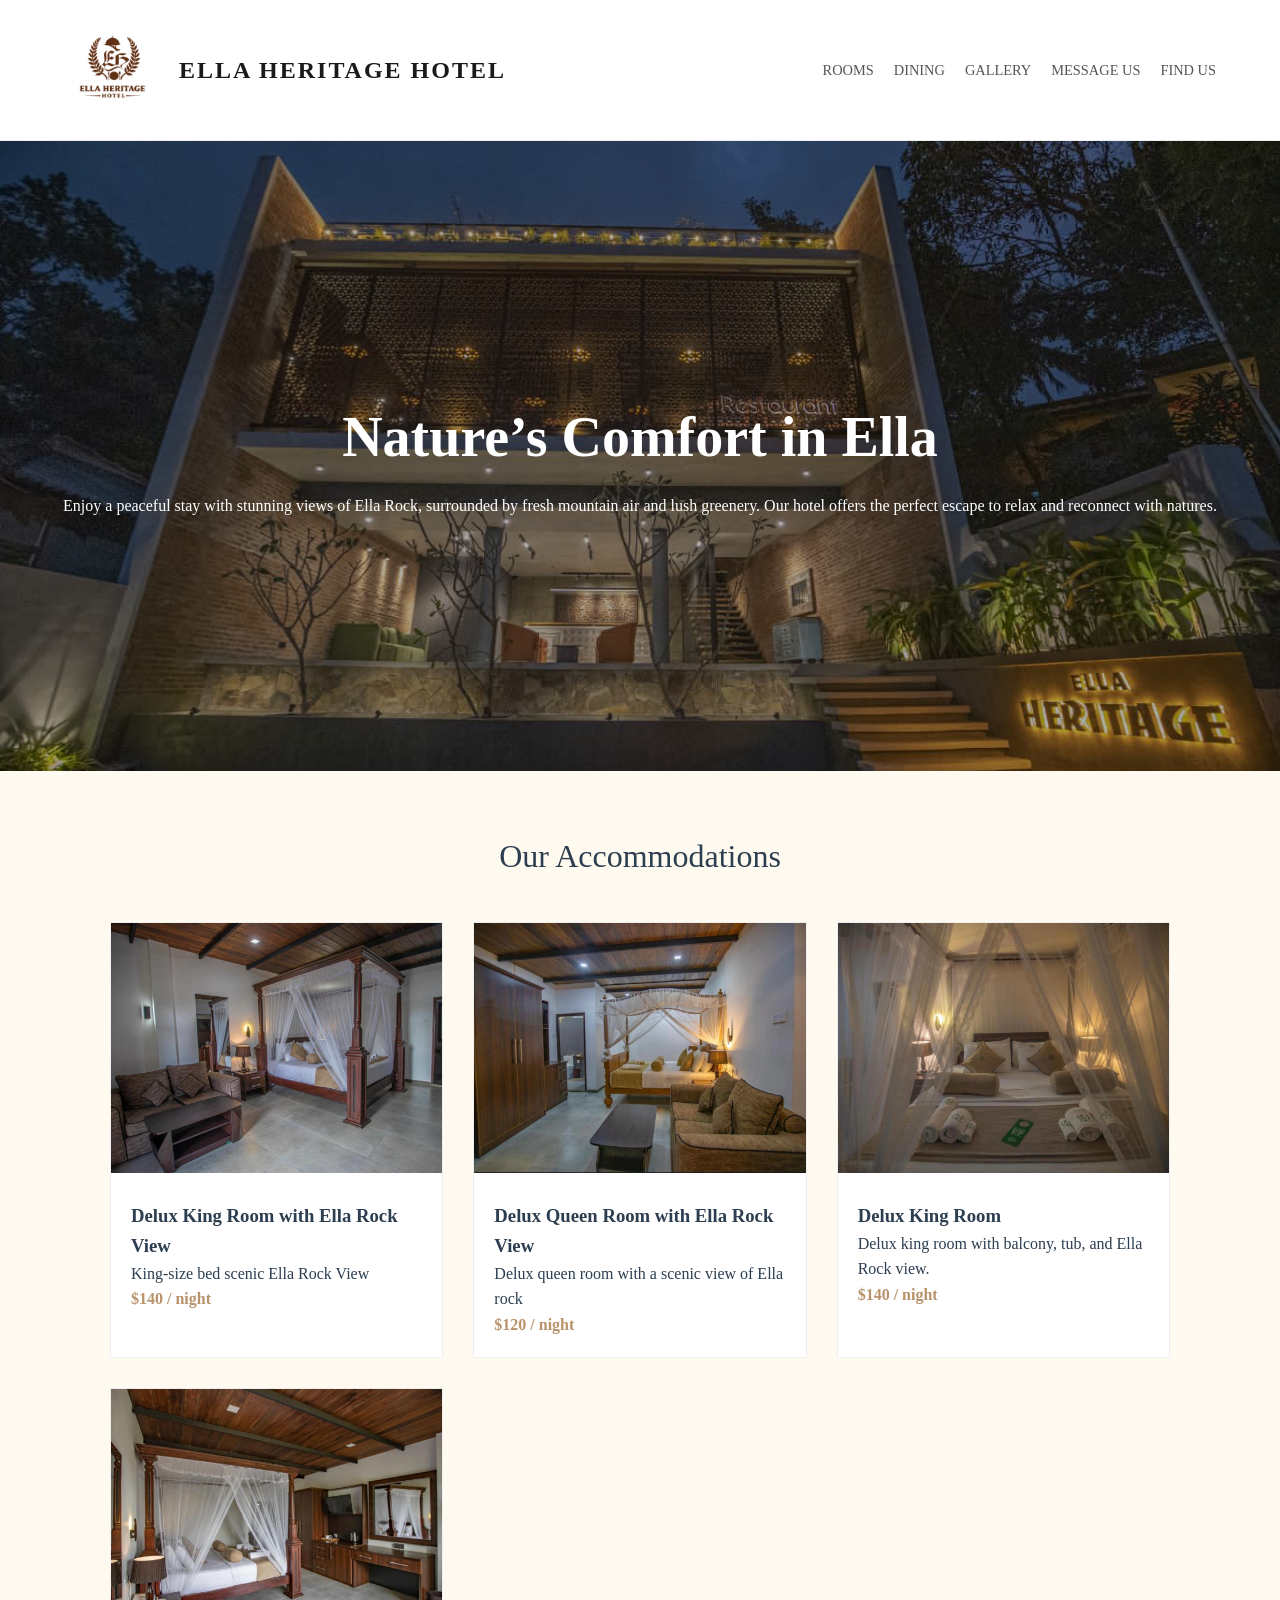
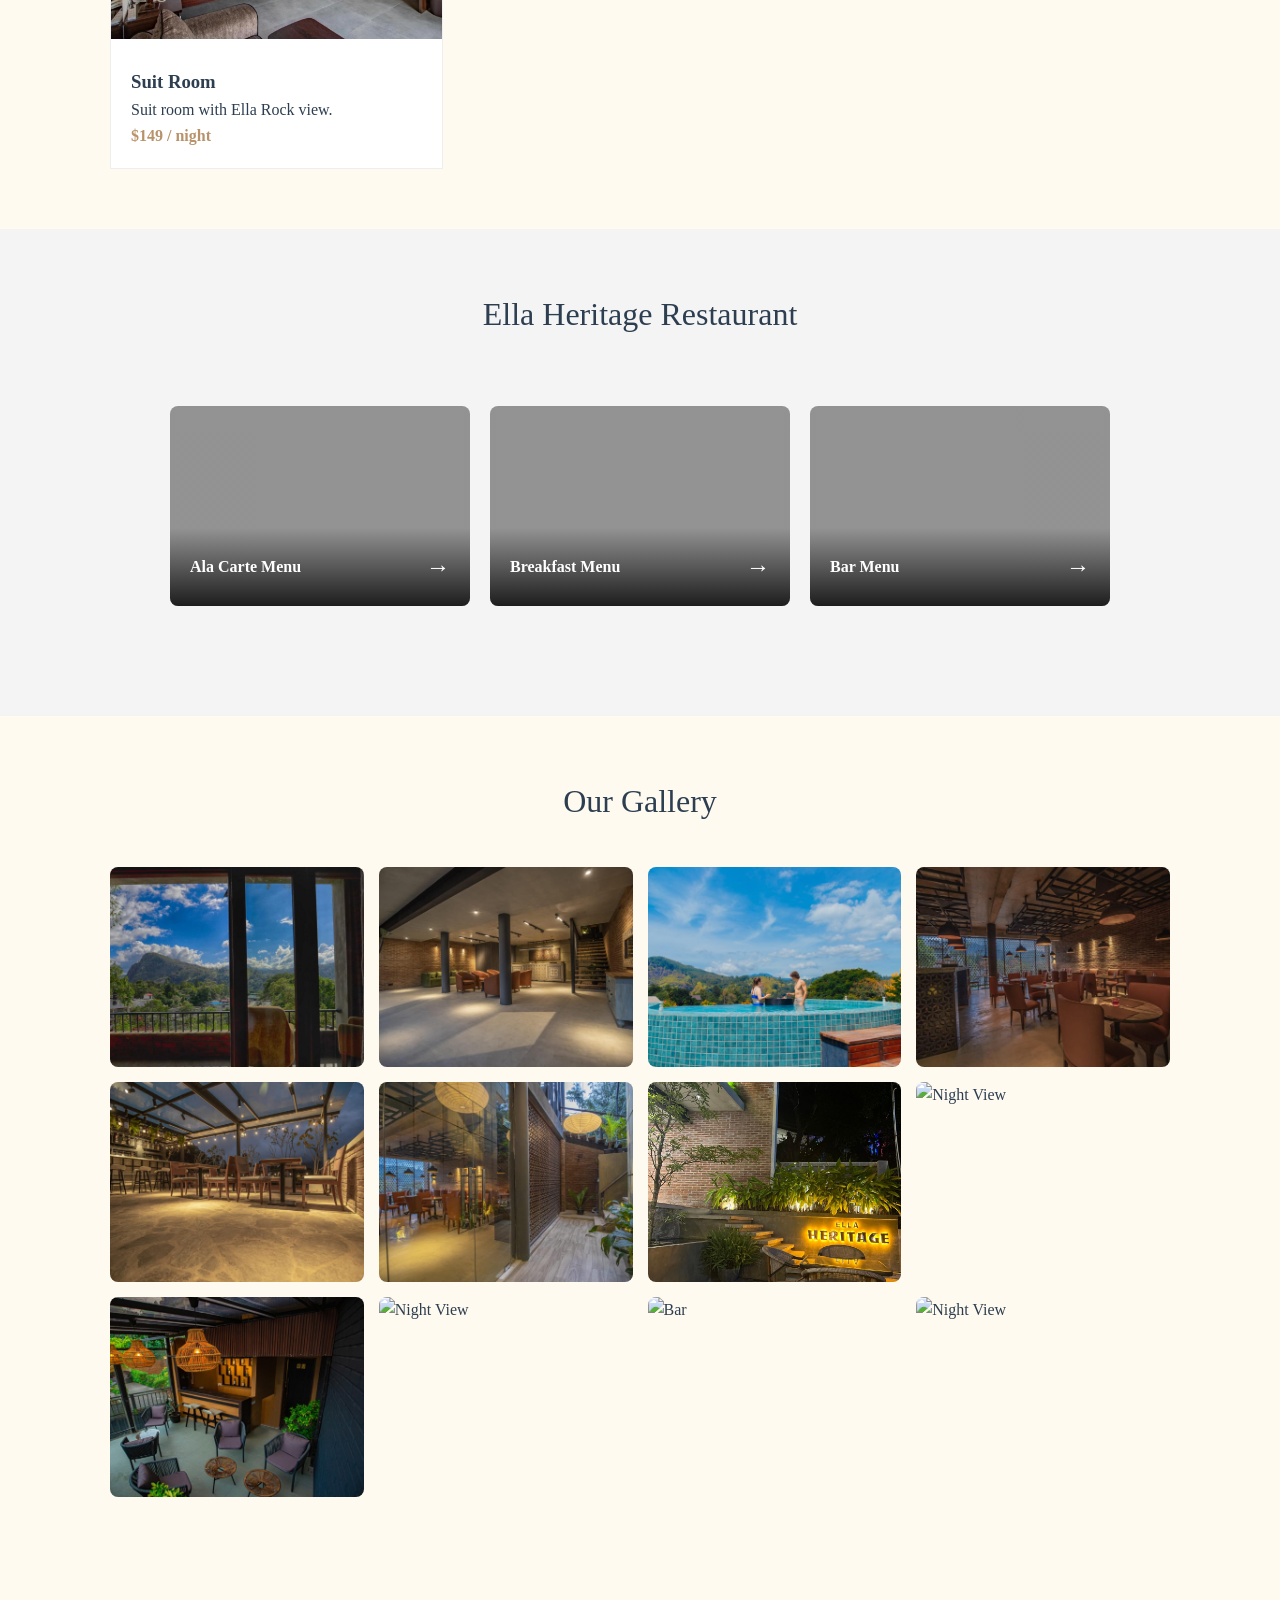
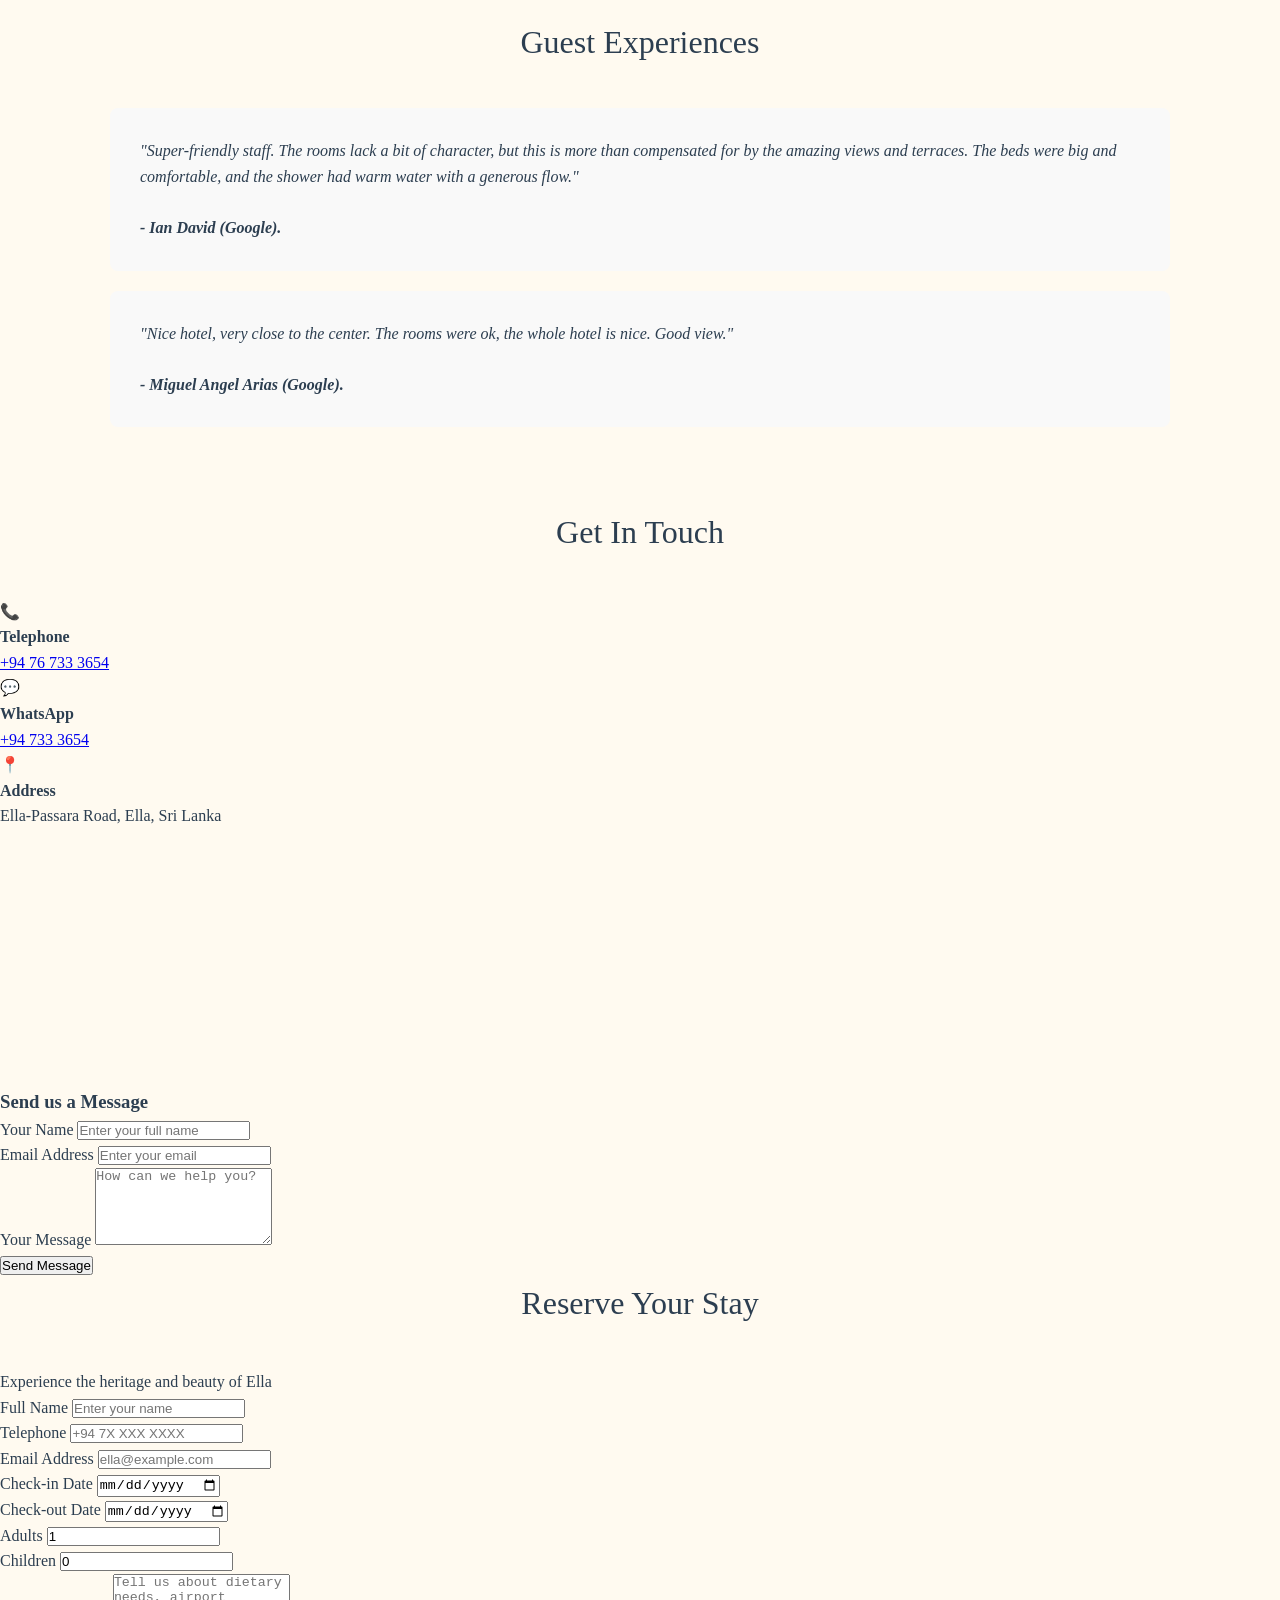
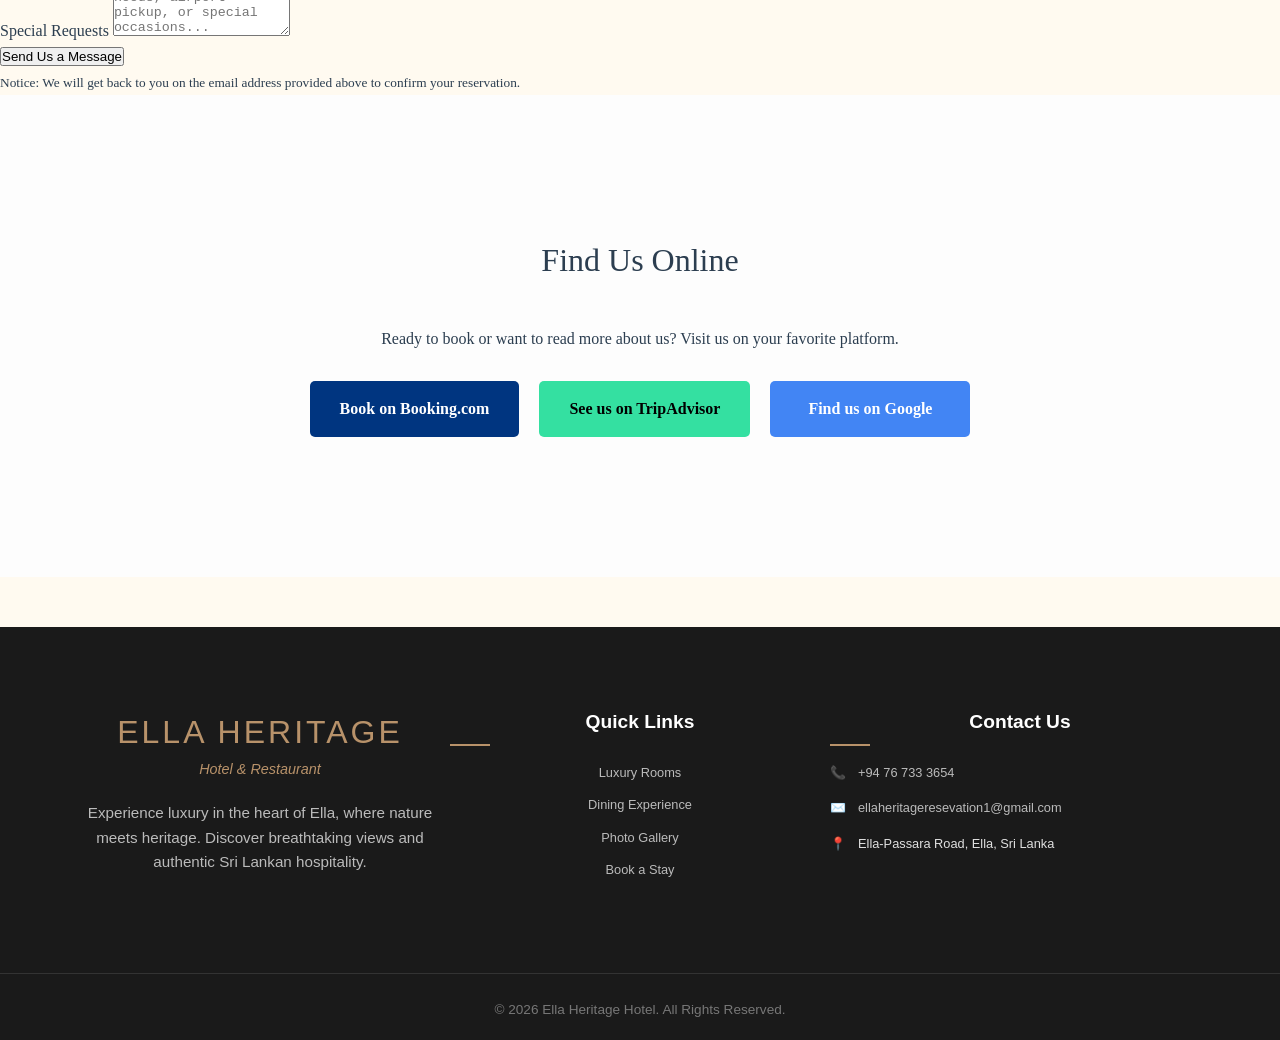
==== index.html @ af3a9dfe "Update index.html" ====
<!DOCTYPE html>
<html lang="en">
<head>
    <meta charset="UTF-8">
    <meta name="viewport" content="width=device-width, initial-scale=1.0">
    <title>Ella Heritage Hotel</title>
    <link rel="stylesheet" href="style.css">
</head>
<body>

    <nav>
        <div class="logo">
        <img src="logo.jpeg" alt="Ella Heritage Logo" class="header-logo">
        <span>ELLA HERITAGE HOTEL</span></div>
        <ul>
            <li><a href="#rooms">Rooms</a></li>
            <li><a href="#dining">Dining</a></li>
            <li><a href="#gallery">Gallery</a></li>
            <li><a href="#message">Message Us</a></li>
            <li><a href="#reserve">Find Us</a></li>
            
            
        </ul>
    </nav>

    <div class="hero">
        <div class="hero-text">
            <h1>Nature’s Comfort in Ella</h1>
            <p>Enjoy a peaceful stay with stunning views of Ella Rock, surrounded by fresh mountain air and lush greenery. Our hotel offers the perfect escape to relax and reconnect with natures.</p>
        </div>
    </div>

    
        
  <div class="container" id="rooms">
    <h2>Our Accommodations</h2>
    <div class="room-grid">
        
        <div class="room-card">
            <img src="dk1.jpeg" alt="Executive Suite">
            <div class="room-info">
                <h3>Delux King Room with Ella Rock View</h3>
                <p>King-size bed scenic Ella Rock View</p>
                <p class="price">$140 / night</p>
            </div>
        </div>

        <div class="room-card">
            <img src="dk5.jpeg" alt="Garden Villa">
            <div class="room-info">
                <h3>Delux Queen Room with Ella Rock View</h3>
                <p>Delux queen room with a scenic view of Ella rock</p>
                <p class="price">$120 / night</p>
            </div>
        </div>

        <div class="room-card">
            <img src="dk2.jpeg" alt="Garden Villa">
            <div class="room-info">
                <h3>Delux King Room</h3>
                <p>Delux king room with balcony, tub, and Ella Rock view.</p>
                <p class="price">$140 / night</p>
            </div>
        </div>

        <div class="room-card">
            <img src="dk4.jpeg" alt="Garden Villa">
            <div class="room-info">
                <h3>Suit Room</h3>
                <p>Suit room with Ella Rock view.</p>
                <p class="price">$149 / night</p>
            </div>
        </div>

    </div> </div> 



    <div id="dining" style="background-color: #f4f4f4;">
        <div class="container">
            <h2>Ella Heritage Restaurant</h2>
            <div class="dining">
                <div class="dining-img">
                  
                </div><br>
                <div class="dining-text">
                    
         <div class="menu-image-nav">
    <a href="alacarte.html" class="menu-card" style="background-image: linear-gradient(rgba(0,0,0,0.4), rgba(0,0,0,0.4)), url('https://images.unsplash.com/photo-1504674900247-0877df9cc836?auto=format&fit=crop&w=500&q=80');">
        <div class="card-info">
            <span>Ala Carte Menu</span>
            <span class="arrow">→</span>
        </div>
    </a>

    <a href="breakfast.html" class="menu-card" style="background-image: linear-gradient(rgba(0,0,0,0.4), rgba(0,0,0,0.4)), url('https://images.unsplash.com/photo-1493770348161-369560ae357d?auto=format&fit=crop&w=500&q=80');">
        <div class="card-info">
            <span>Breakfast Menu</span>
            <span class="arrow">→</span>
        </div>
    </a>

    <a href="bar.html" class="menu-card" style="background-image: linear-gradient(rgba(0,0,0,0.4), rgba(0,0,0,0.4)), url('https://images.unsplash.com/photo-1470337458703-46ad1756a187?auto=format&fit=crop&w=500&q=80');">
        <div class="card-info">
            <span>Bar Menu</span>
            <span class="arrow">→</span>
        </div>
    </a>
</div>
                </div>
            </div>
        </div>
    </div>
<section id="gallery" class="container">
    <h2>Our Gallery</h2>
    <div class="gallery-grid">
        <div class="gallery-item"><img src="view.jpeg" alt="Hotel View"></div>
        <div class="gallery-item"><img src="lobby.jpeg" alt="Lobby"></div>
        <div class="gallery-item"><img src="pool.jpeg" alt="Jacuzzi"></div>
        <div class="gallery-item"><img src="restaurant.jpeg" alt="Restaurant"></div>
        <div class="gallery-item"><img src="bar.jpeg" alt="Bar"></div>
        <div class="gallery-item"><img src="1.jpeg" alt="Night View"></div>
        <div class="gallery-item"><img src="2.jpeg" alt="Bar"></div>
        <div class="gallery-item"><img src="ph1.jpeg" alt="Night View"></div>
         <div class="gallery-item"><img src="7.jpeg" alt="Bar"></div>
        <div class="gallery-item"><img src="ph7.jpeg" alt="Night View"></div>
        <div class="gallery-item"><img src="ph5.jpeg" alt="Bar"></div>
        <div class="gallery-item"><img src="ph6.jpeg" alt="Night View"></div>
    </div>
</section>
    <div class="container">
        <h2>Guest Experiences</h2>
        <div class="review-box">
            "Super-friendly staff. The rooms lack a bit of character, but this is more than compensated for by the amazing views and terraces. The beds were big and comfortable, and the shower had warm water with a generous flow."
            <br><br><strong>- Ian David (Google).</strong>
        </div>
        <div class="review-box">
            "Nice hotel, very close to the center. The rooms were ok, the whole hotel is nice. Good view."
            <br><br><strong>- Miguel Angel Arias (Google).</strong>
        </div>
    </div>

    <section id="contact" class="contact-section">
    <div class="contact-container">
        <div class="contact-info">
            <h2>Get In Touch</h2>
            <div class="info-item">
                <span class="icon">📞</span>
                <div>
                    <h4>Telephone</h4>
                    <p><a href="tel:+94767333654">+94 76 733 3654</a></p>
                </div>
            </div>
            
            <div class="info-item">
                <span class="icon">💬</span>
                <div>
                    <h4>WhatsApp</h4>
                    <p><a href="https://wa.me/94767333654" target="_blank">+94 733 3654</a></p>
                </div>
            </div>

            <div class="info-item">
                <span class="icon">📍</span>
                <div>
                    <h4>Address</h4>
                    <p>Ella-Passara Road, Ella, Sri Lanka</p>
                </div>
            </div>

            <div class="map-container">
                <iframe 
                    src="https://www.google.com/maps/embed?pb=!1m18!1m12!1m3!1d3960.3647463665!2d81.0505!3d6.8714!2m3!1f0!2f0!3f0!3m2!1i1024!2i768!4f13.1!3m3!1m2!1s0x0%3A0x0!2zNsKwNTInMTcuMCJOIDgxwrAwMycwMS44IkU!5e0!3m2!1sen!2slk!4v1705900000000!5m2!1sen!2slk" 
                    width="100%" height="250" style="border:0;" allowfullscreen="" loading="lazy">
                </iframe>
            </div>
        </div>

        <div class="contact-form-box" id="message">
            <h3>Send us a Message</h3>
            <form action="https://formspree.io/f/xbdgpgoq" method="POST">
                <div class="form-group">
                    <label>Your Name</label>
                    <input type="text" name="guest_name" placeholder="Enter your full name" required>
                </div>
                
                <div class="form-group">
                    <label>Email Address</label>
                    <input type="email" name="_replyto" placeholder="Enter your email" required>
                </div>

                <div class="form-group">
                    <label>Your Message</label>
                    <textarea name="message" rows="5" placeholder="How can we help you?" required></textarea>
                </div>

                <button type="submit" class="send-btn">Send Message</button>
            </form>
        </div>
    </div>
</section>

<section id="reserve" class="booking-section">
    <div class="booking-container">
        <div class="booking-header">
            <h2>Reserve Your Stay</h2>
            <p>Experience the heritage and beauty of Ella</p>
        </div>

        <div class="booking-form-wrapper">
            <form action="https://formspree.io/f/xbdgpgoq" method="POST">
                <input type="hidden" name="_next" value="thank-you.html">
                
                <div class="form-row">
                    <div class="form-group">
                        <label>Full Name</label>
                        <input type="text" name="guest_name" placeholder="Enter your name" required>
                    </div>
                    <div class="form-group">
                        <label>Telephone</label>
                        <input type="tel" name="phone" placeholder="+94 7X XXX XXXX" required>
                    </div>
                </div>

                <div class="form-group">
                    <label>Email Address</label>
                    <input type="email" name="_replyto" placeholder="ella@example.com" required>
                </div>

                <div class="form-row">
                    <div class="form-group">
                        <label>Check-in Date</label>
                        <input type="date" name="check_in" required>
                    </div>
                    <div class="form-group">
                        <label>Check-out Date</label>
                        <input type="date" name="check_out" required>
                    </div>
                </div>

                <div class="form-row">
                    <div class="form-group">
                        <label>Adults</label>
                        <input type="number" name="adults" min="1" value="1" required>
                    </div>
                    <div class="form-group">
                        <label>Children</label>
                        <input type="number" name="children" min="0" value="0">
                    </div>
                </div>

                <div class="form-group">
                    <label>Special Requests</label>
                    <textarea name="special_notes" rows="4" placeholder="Tell us about dietary needs, airport pickup, or special occasions..."></textarea>
                </div>

                <button type="submit" class="booking-btn">Send Us a Message</button>
                
                <p class="form-notice">
                    <small>Notice: We will get back to you on the email address provided above to confirm your reservation.</small>
                </p>
            </form>
        </div>
    </div>
</section>

    
    <section class="booking-links" id="reserve">
        <div class="container">
            <h2>Find Us Online</h2>
            <p>Ready to book or want to read more about us? Visit us on your favorite platform.</p>
            
            <div class="button-container">
                <a href="https://www.booking.com/searchresults.en-gb.html?aid=311984&label=ella-heritage-ArAZE_kcP0_WlBEOyqg3xAS393162424931%3Apl%3Ata%3Ap1%3Ap2%3Aac%3Aap%3Aneg%3Afi%3Atikwd-846448956180%3Alp9069790%3Ali%3Adec%3Adm%3Appccp%3DUmFuZG9tSVYkc2RlIyh9YbSsBl3MCvHsD8UKUHIRFxY&gclid=CjwKCAiAj8LLBhAkEiwAJjbY71N3JMHD12bqEdDhzUcSdnPgGr76KgS98NeHVg637wrN_dZ1zptRpxoCBgMQAvD_BwE&highlighted_hotels=2428299&redirected=1&city=-2216722&hlrd=no_dates&source=hotel&expand_sb=1&keep_landing=1&sid=bba528ce3101c1080103c6ceed85960e" target="_blank" class="external-btn btn-booking">
                    Book on Booking.com
                </a>

                <a href="https://www.tripadvisor.com/HotelHighlight-g616035-d12515012-Reviews-Ella_Heritage-Ella_Uva_Province.html" target="_blank" class="external-btn btn-tripadvisor">
                    See us on TripAdvisor
                </a>

                <a href="https://www.google.com/search?q=ella+heritage+hotel&oq=ella+heritage&gs_lcrp=[base64]&sourceid=chrome&ie=UTF-8" target="_blank" class="external-btn btn-google">
                    Find us on Google
                </a>
            </div>
        </div>
    </section>

    <footer class="main-footer">
    <div class="footer-content">
        <div class="footer-section about">
            <h2 class="footer-logo">ELLA HERITAGE</h2>
            <p class="tagline">Hotel & Restaurant</p>
            <p class="description">Experience luxury in the heart of Ella, where nature meets heritage. Discover breathtaking views and authentic Sri Lankan hospitality.</p>
        </div>

        <div class="footer-section links">
            <h3>Quick Links</h3>
            <ul>
                <li><a href="#rooms">Luxury Rooms</a></li>
                <li><a href="#dining">Dining Experience</a></li>
                <li><a href="#gallery">Photo Gallery</a></li>
                <li><a href="#reserve">Book a Stay</a></li>
            </ul>
        </div>

        <div class="footer-section contact">
            <h3>Contact Us</h3>
            <div class="contact-item">
                <span class="icon">📞</span>
                <a href="tel:+94767333654">+94 76 733 3654</a>
            </div>
            <div class="contact-item">
                <span class="icon">✉️</span>
                <a href="mailto:ellaheritageresevation1@gmail.com">ellaheritageresevation1@gmail.com</a>
            </div>
            <div class="contact-item">
                <span class="icon">📍</span>
                <span>Ella-Passara Road, Ella, Sri Lanka</span>
            </div>
        </div>
    </div>

    <div class="footer-bottom">
        <p>&copy; 2026 Ella Heritage Hotel. All Rights Reserved.</p>
    </div>
</footer>
</body>
</html>
---- style.css ----
/* style.css */
* { 
    box-sizing: border-box; 
    margin: 0; 
    padding: 0; 
}

body { 
    font-family: 'Georgia', serif; 
    line-height: 1.6; 
    color: #2c3e50; 
    background-color: #FFFAF0; 
}

.logo {
    display: flex;
    align-items: center; /* This centers the logo and text vertically */
    gap: 15px;           /* Space between the logo and the name */
    font-weight: bold;
    font-size: 1.5rem;
    color: #b8926a;      /* Matching your gold theme */
}

.header-logo {
    height: 100px;        /* Adjust this to make your logo bigger or smaller */
    width: auto;         /* Keeps the logo's original proportions */
    object-fit: contain;
}

/* Optional: Make the logo slightly smaller on mobile */
@media (max-width: 600px) {
    .header-logo {
        height: 30px;
    }
}

/* Navigation */
nav {
    background: #fff;
    display: flex;
    justify-content: space-between;
    align-items: center;
    padding: 20px 5%;
    border-bottom: 1px solid #eee;
    position: sticky;
    top: 0;
    z-index: 1000;
}

.logo { 
    font-size: 1.5rem; 
    font-weight: bold; 
    letter-spacing: 2px; 
    color: #1a1a1a; 
}

nav ul { list-style: none; display: flex; }
nav ul li { margin-left: 20px; }
nav ul li a { 
    text-decoration: none; 
    color: #555; 
    font-size: 0.9rem; 
    text-transform: uppercase; 
}

/* Hero Image */
.hero {
    height: 70vh;
    background: linear-gradient(rgba(0,0,0,0.3), rgba(0,0,0,0.3)), 
                url('photo1.jpeg');
    background-size: cover;
    background-position: center;
    display: flex;
    align-items: center;
    justify-content: center;
    color: white;
    text-align: center;
}

.hero-text h1 { font-size: 3.5rem; margin-bottom: 10px; }

/* Main Content Container */
.container { max-width: 1100px; margin: auto; padding: 60px 20px; }

h2 { text-align: center; margin-bottom: 40px; font-size: 2rem; font-weight: 300; }

/* Room Details Grid */
.room-grid {
    display: grid;
    /* This creates 4 equal columns */
    grid-template-columns: repeat(4, 1fr); 
    gap: 10px;
    width: 100%;
}

.room-card {
    background: #fff;
    border: 1px solid #eee;
    text-align: left;
}

.room-card img {
    .room-card img {
    width: 100%;      /* Keeps the image filling the card width */
    height: 50px;     /* Change this number (e.g., 120px) to make it even smaller */
    object-fit: cover; /* This prevents the image from looking stretched */
}
}

/* Important: Make sure the container is wide enough to hold 4 rooms */
.container {
    max-width: 1000px;
    margin: 0 auto;
    padding: 20px;
}

/* Restaurant Section */

.menu-image-nav {
    display: flex;
    gap: 20px;
    justify-content: center;
    flex-wrap: wrap;
    margin-bottom: 50px;
}

.menu-card {
    position: relative;
    width: 300px;
    height: 200px;
    background-size: cover;
    background-position: center;
    border-radius: 8px;
    text-decoration: none;
    display: flex;
    align-items: flex-end; /* Puts text at the bottom */
    transition: transform 0.3s ease, box-shadow 0.3s ease;
    overflow: hidden;
}

.menu-card:hover {
    transform: translateY(-5px);
    box-shadow: 0 10px 20px rgba(0,0,0,0.2);
}

.card-info {
    width: 100%;
    padding: 20px;
    color: white;
    font-weight: bold;
    display: flex;
    justify-content: space-between;
    align-items: center;
    background: linear-gradient(transparent, rgba(0,0,0,0.8)); /* Darkens bottom for text readability */
}

.arrow {
    font-size: 1.5rem;
    transition: transform 0.3s ease;
}

.menu-card:hover .arrow {
    transform: translateX(10px); /* Arrow moves right on hover */
}


/* Gallery Styles */
.gallery-grid {
    display: grid;
    grid-template-columns: repeat(auto-fit, minmax(250px, 1fr)); /* Responsive columns */
    gap: 15px;
    margin-top: 20px;
}

.gallery-item {
    overflow: hidden;
    border-radius: 8px;
    height: 200px; /* Set a fixed height for a uniform look */
}

.gallery-item img {
    width: 100%;
    height: 100%;
    object-fit: cover; /* Ensures images don't stretch */
    transition: transform 0.5s ease;
    cursor: pointer;
}

/* Zoom effect when you hover over a photo */
.gallery-item img:hover {
    transform: scale(1.1);
}
/* Reviews Section */
.review-box { 
    background: #f9f9f9; 
    padding: 30px; 
    margin-bottom: 20px; 
    font-style: italic; 
    border-radius: 8px; 
}

/* Booking Form */
.booking-form { background: #1a1a1a; color: white; padding: 40px; border-radius: 8px; }
.booking-form h2 { color: white; border: none; }
.booking-form input, .booking-form select { 
    width: 100%; 
    padding: 12px; 
    margin: 10px 0; 
    border: none; 
    border-radius: 4px; 
}

.btn { 
    background: #b8926a; 
    color: white; 
    border: none; 
    padding: 15px 30px; 
    cursor: pointer; 
    width: 100%; 
    font-size: 1rem; 
    margin-top: 10px;
    transition: background 0.3s;
}

.btn:hover { background: #a67f56; }

footer { text-align: center; padding: 40px; background: #eee; margin-top: 50px; font-size: 0.8rem; }





/* Booking Section */
.booking-links {
    background: #fdfdfd;
    padding: 80px 20px;
    text-align: center;
}

.button-container {
    display: flex;
    justify-content: center;
    gap: 20px;
    flex-wrap: wrap;
    margin-top: 30px;
}

.external-btn {
    padding: 15px 30px;
    text-decoration: none;
    color: white;
    font-weight: bold;
    border-radius: 5px;
    font-size: 1rem;
    transition: transform 0.2s, opacity 0.2s;
    min-width: 200px;
    display: inline-block;
}

.external-btn:hover { transform: translateY(-3px); opacity: 0.9; }

/* Brand Colors */
.btn-booking { background-color: #003580; } /* Booking.com Blue */
.btn-tripadvisor { background-color: #34e0a1; color: #000; } /* TripAdvisor Green */
.btn-google { background-color: #4285F4; } /* Google Blue */

/* Section Headers */
h2 { text-align: center; margin-bottom: 40px; font-size: 2rem; font-weight: 300; }

/* Grid and Cards (From previous steps) */
.container { max-width: 1100px; margin: auto; padding: 60px 20px; }
.room-grid { display: grid; grid-template-columns: repeat(auto-fit, minmax(300px, 1fr)); gap: 30px; }
.room-card { border: 1px solid #eee; overflow: hidden; background: #fff; }
.room-card img { width: 100%; height: 250px; object-fit: cover; }
.room-info { padding: 20px; }
.price { color: #b8926a; font-weight: bold; }


.main-footer {
    background-color: #1a1a1a;
    color: #e0e0e0;
    padding: 80px 0 20px 0;
    font-family: 'Segoe UI', Tahoma, Geneva, Verdana, sans-serif;
}

.footer-content {
    max-width: 1200px;
    margin: 0 auto;
    display: flex;
    flex-wrap: wrap;
    justify-content: space-between;
    padding: 0 30px;
}

.footer-section {
    flex: 1;
    min-width: 250px;
    margin-bottom: 30px;
}

/* Brand Section Styling */
.footer-logo {
    color: #b8926a; /* Gold color */
    letter-spacing: 3px;
    margin: 0;
}

.tagline {
    font-style: italic;
    color: #b8926a;
    margin-bottom: 20px;
    font-size: 0.9rem;
}

.description {
    font-size: 0.95rem;
    line-height: 1.6;
    color: #bbb;
}

/* Links & Headings */
.footer-section h3 {
    color: #ffffff;
    font-size: 1.2rem;
    margin-bottom: 25px;
    position: relative;
}

.footer-section h3::after {
    content: '';
    width: 40px;
    height: 2px;
    background: #b8926a;
    position: absolute;
    bottom: -8px;
    left: 0;
}

.footer-section ul {
    list-style: none;
    padding: 0;
}

.footer-section ul li {
    margin-bottom: 12px;
}

.footer-section ul li a {
    color: #bbb;
    text-decoration: none;
    transition: color 0.3s;
}

.footer-section ul li a:hover {
    color: #b8926a;
}

/* Contact Items */
.contact-item {
    display: flex;
    align-items: center;
    margin-bottom: 15px;
    gap: 12px;
}

.contact-item a {
    color: #bbb;
    text-decoration: none;
}

.contact-item .icon {
    color: #b8926a;
}

/* Copyright Bar */
.footer-bottom {
    text-align: center;
    border-top: 1px solid #333;
    margin-top: 50px;
    padding-top: 25px;
    font-size: 0.85rem;
    color: #777;
}

/* Responsive Fix */
@media (max-width: 768px) {
    .footer-content {
        flex-direction: column;
        text-align: center;
    }
    .footer-section h3::after {
        left: 50%;
        transform: translateX(-50%);
    }
    .contact-item {
        justify-content: center;
    }
}
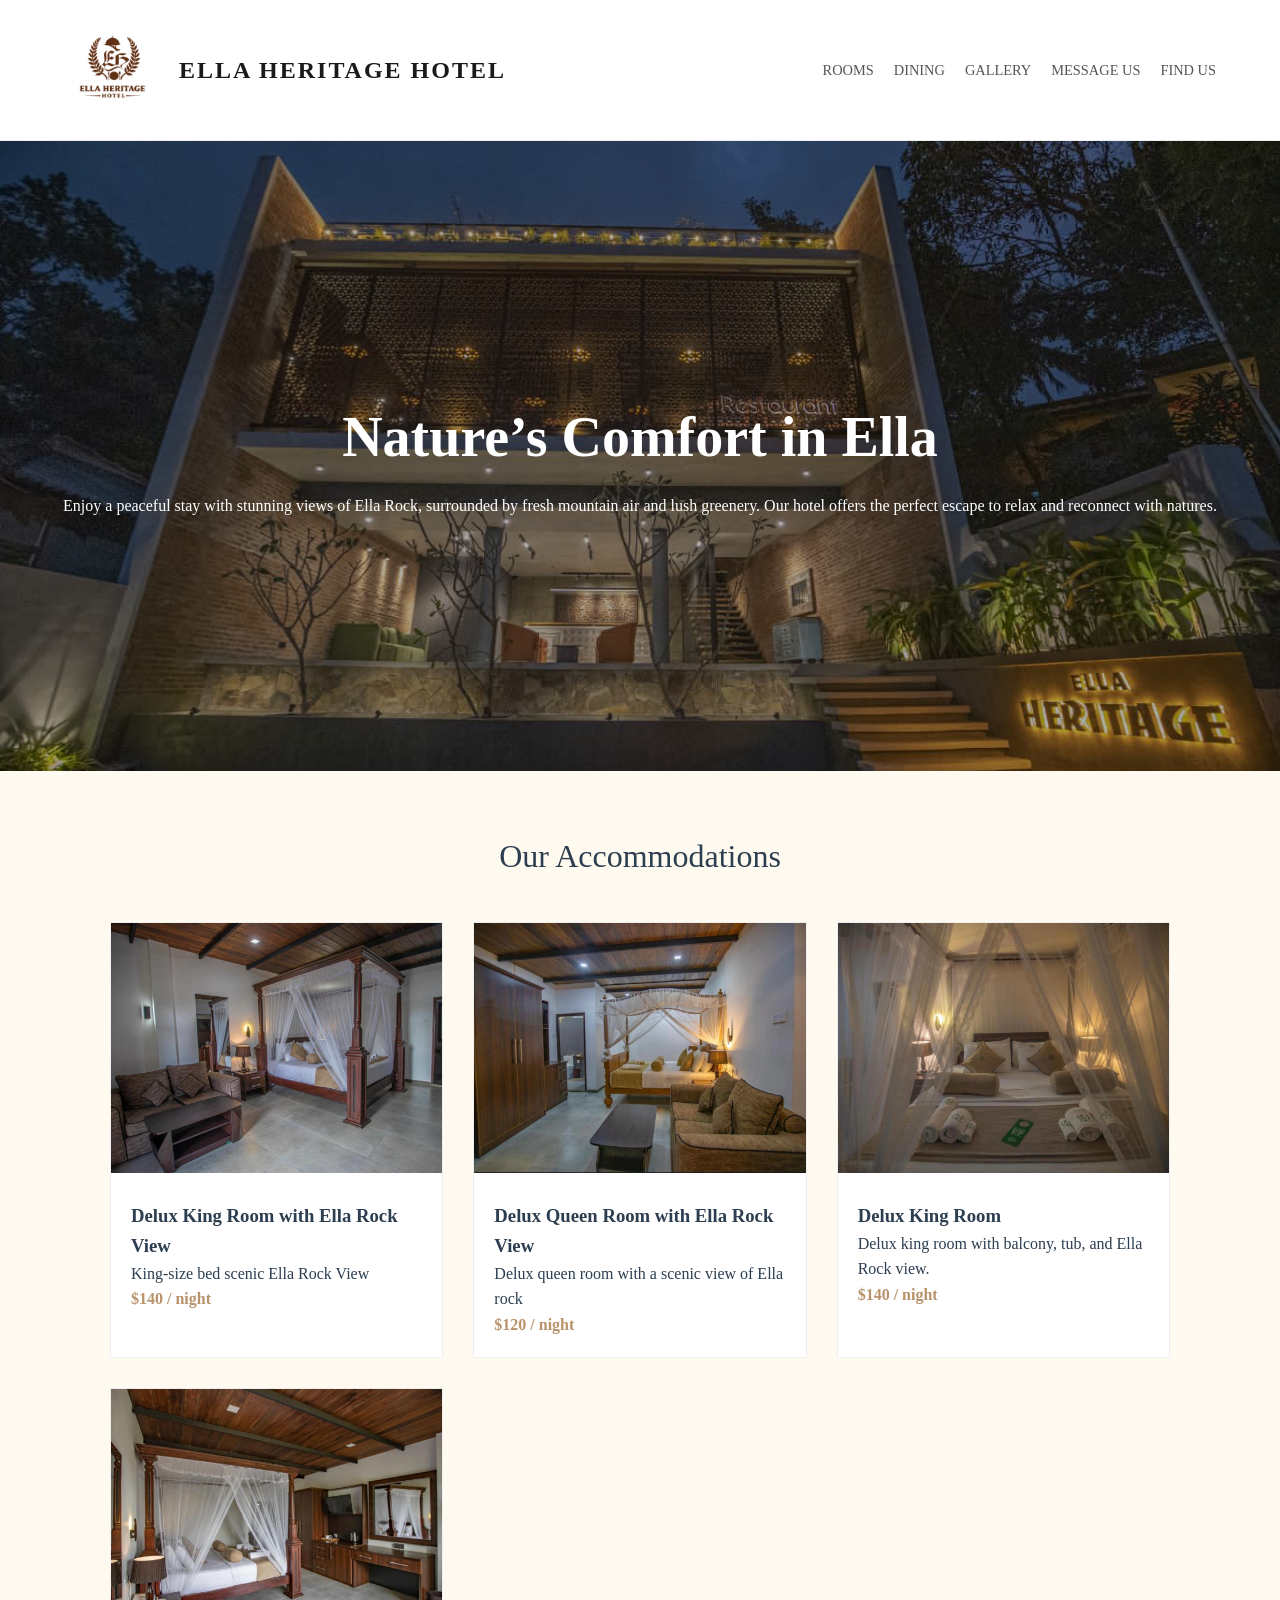
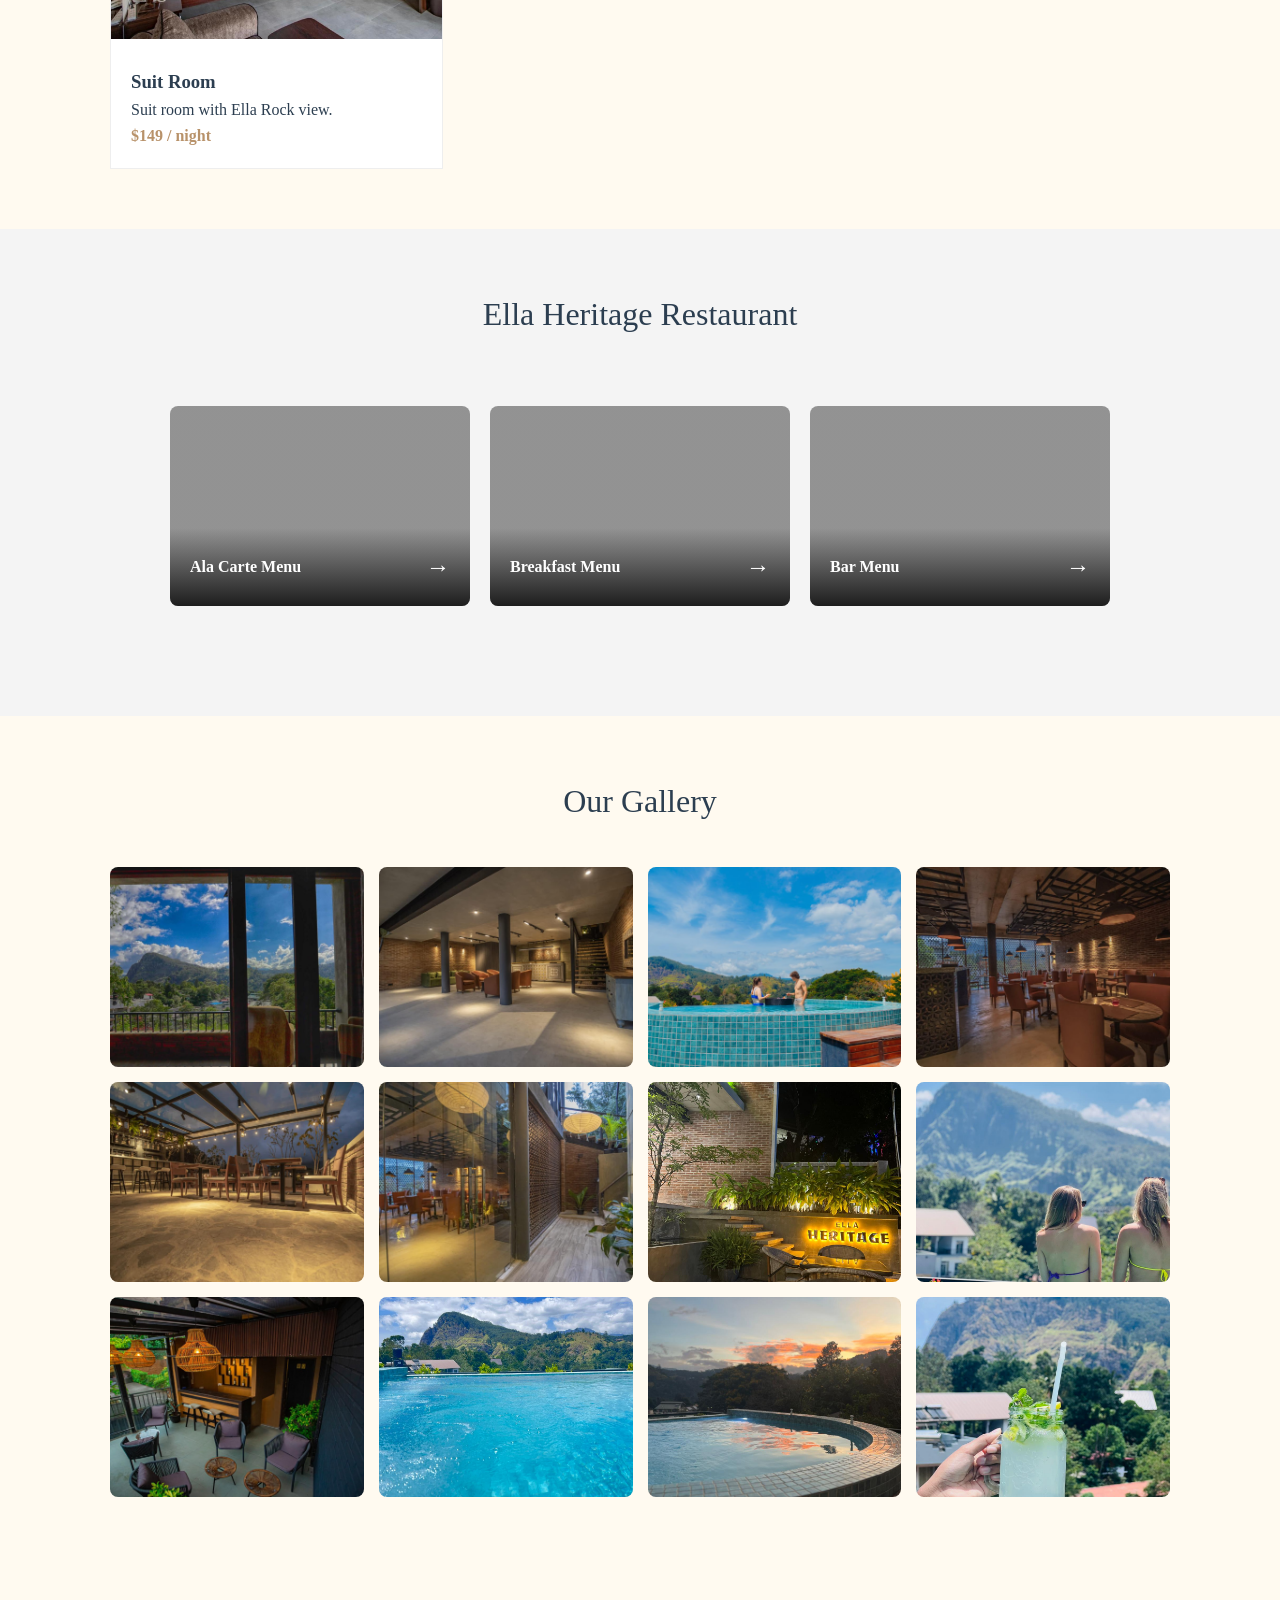
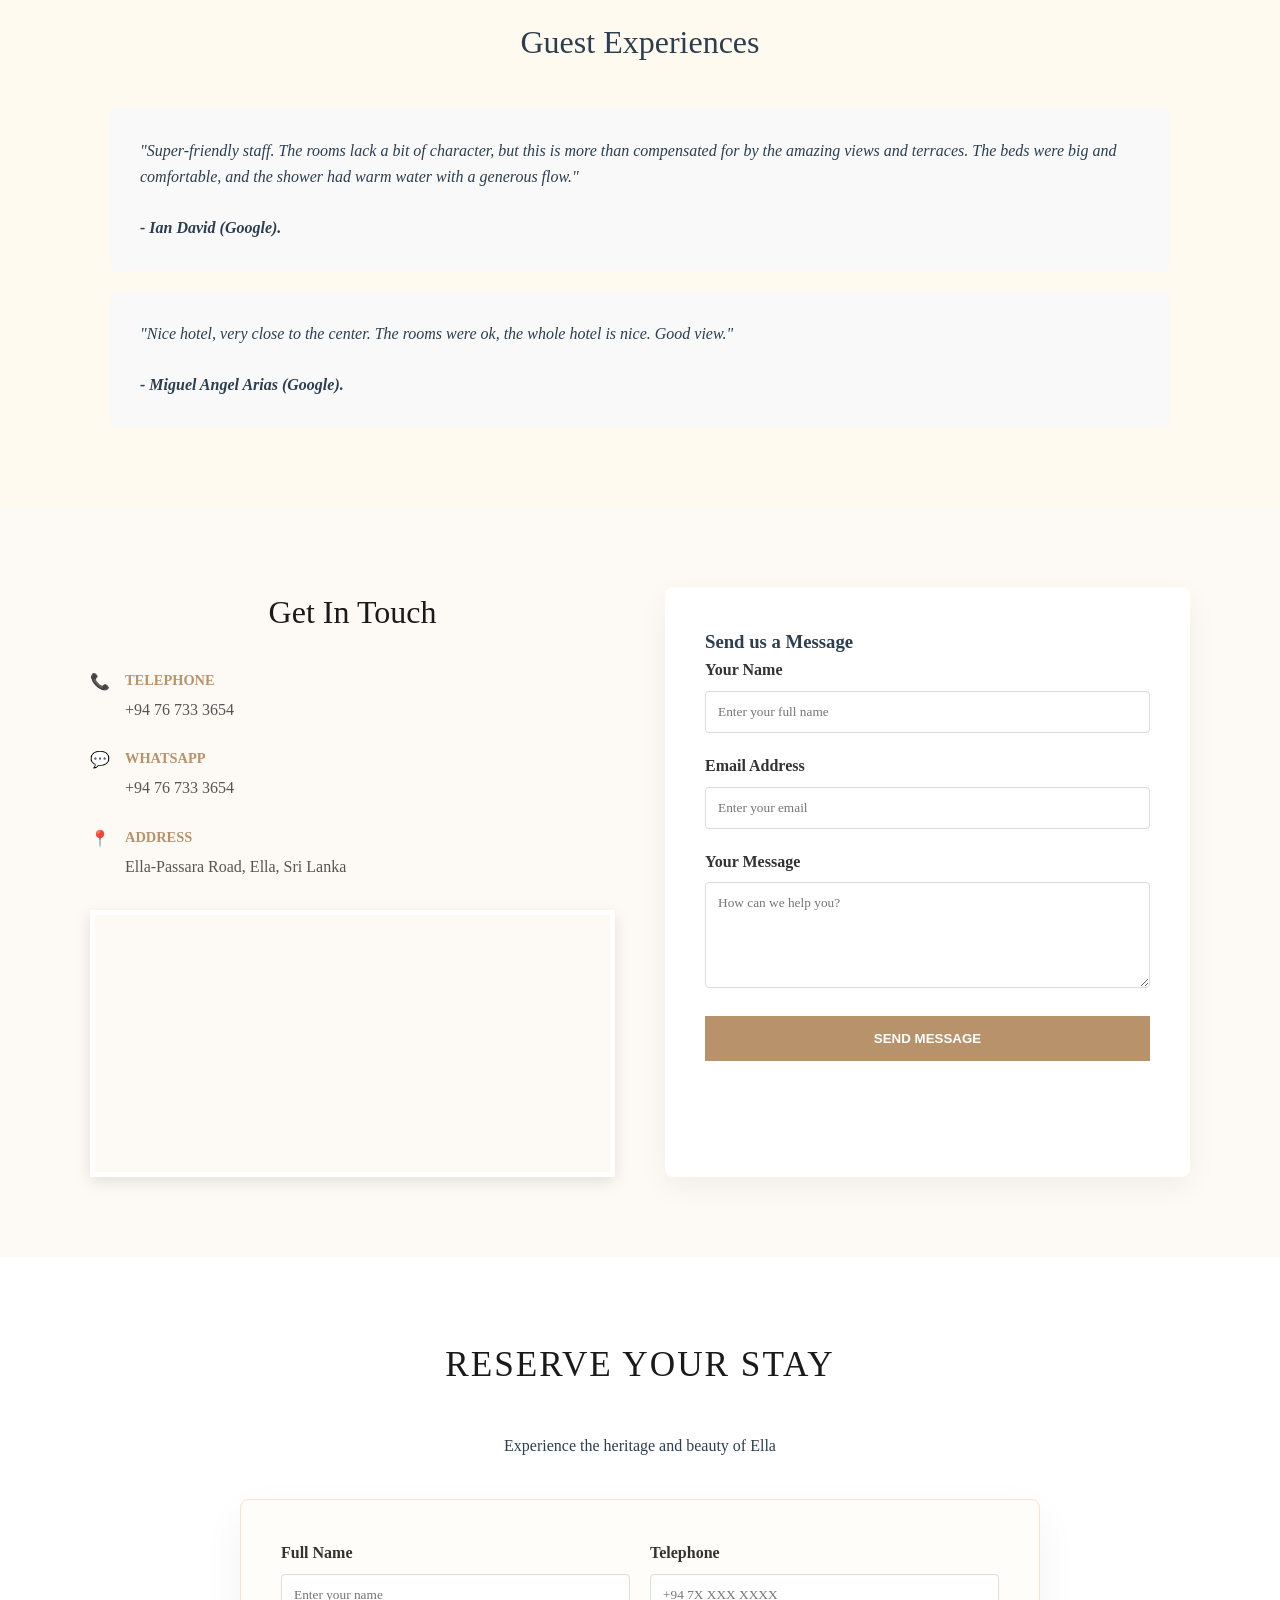
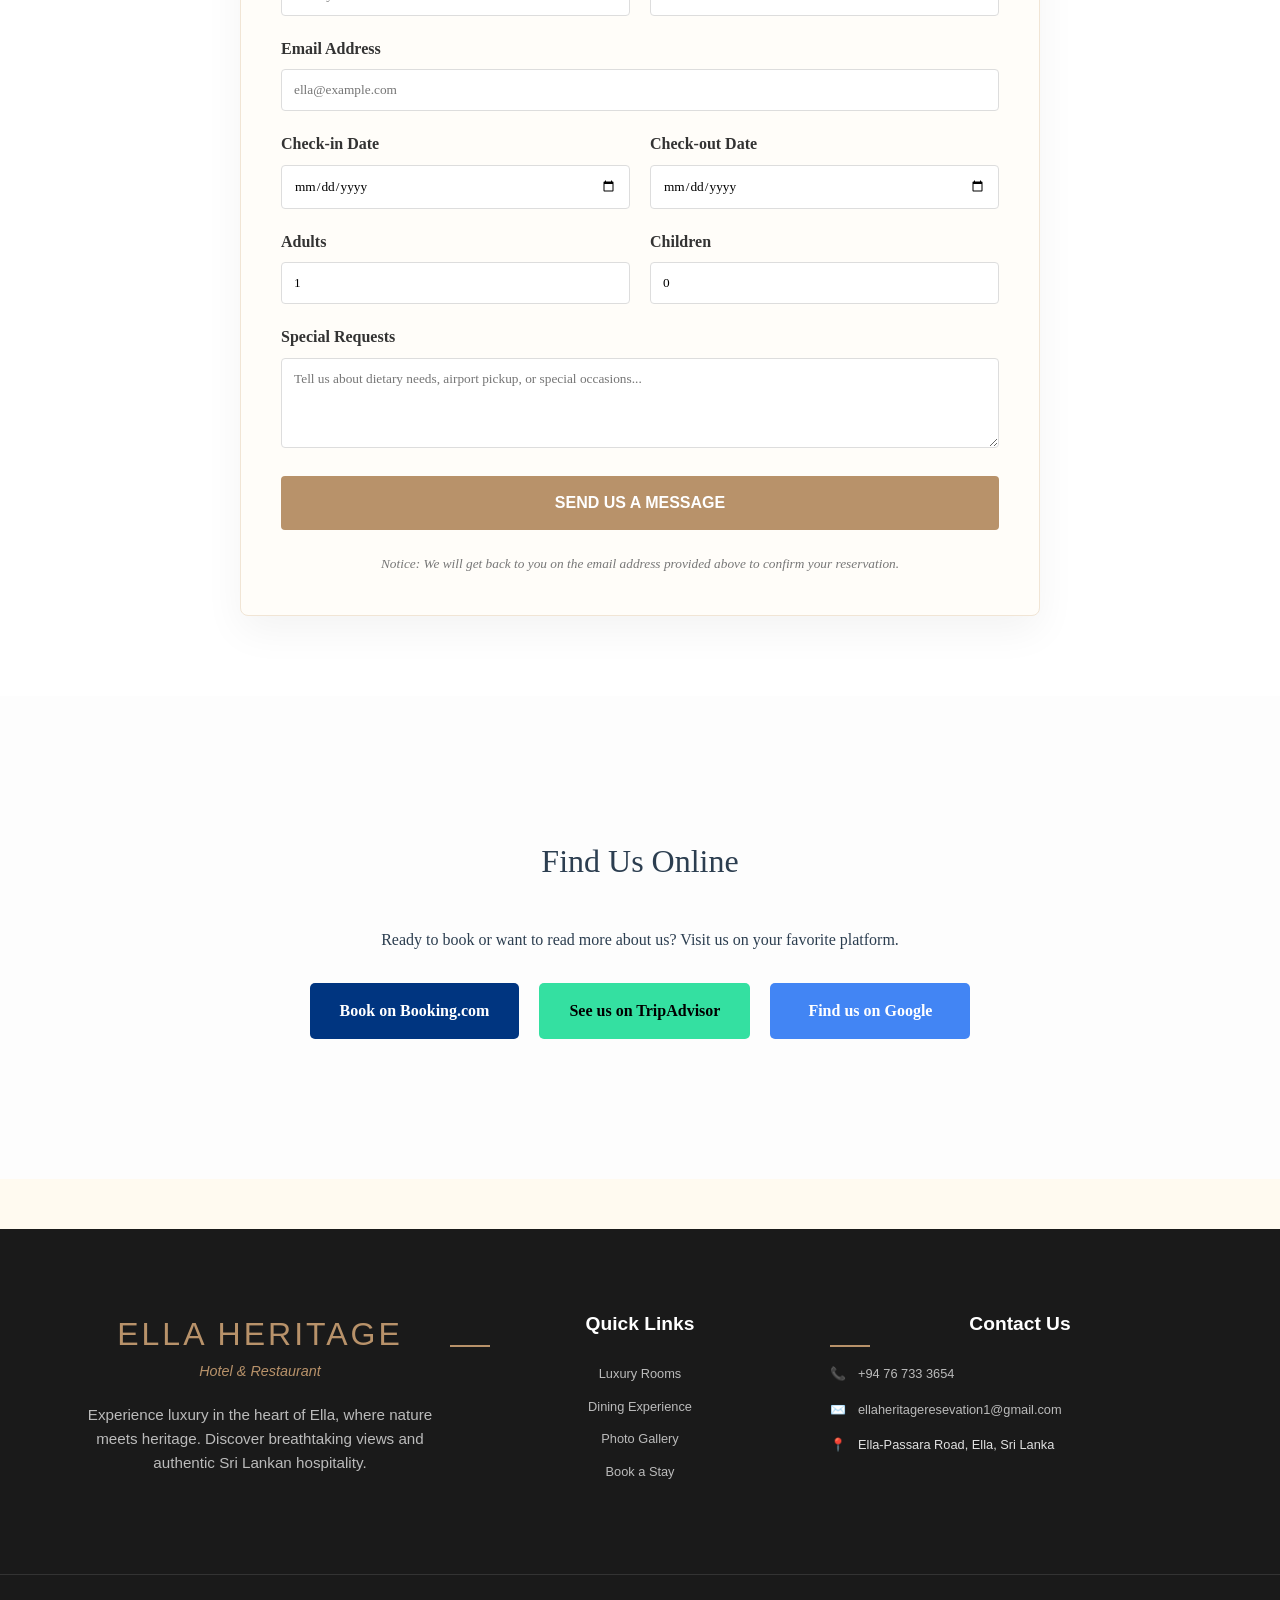
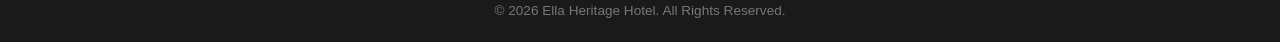
==== commit ea7552a8: "Update index.html" ====
--- a/index.html
+++ b/index.html
@@ -156,7 +156,7 @@
                 <span class="icon">💬</span>
                 <div>
                     <h4>WhatsApp</h4>
-                    <p><a href="https://wa.me/94767333654" target="_blank">+94 733 3654</a></p>
+                    <p><a href="https://wa.me/94767333654" target="_blank">+94 76 733 3654</a></p>
                 </div>
             </div>
 
@@ -329,3 +329,4 @@
 </html>
 
     
+
--- a/style.css
+++ b/style.css
@@ -197,6 +197,147 @@
     margin-bottom: 20px; 
     font-style: italic; 
     border-radius: 8px; 
+}
+
+.contact-section {
+    padding: 80px 20px;
+    background-color: #fdfaf5; /* Soft cream background */
+}
+
+.contact-container {
+    max-width: 1100px;
+    margin: 0 auto;
+    display: grid;
+    grid-template-columns: 1fr 1fr;
+    gap: 50px;
+}
+
+.contact-info h2 { color: #1a1a1a; margin-bottom: 30px; }
+
+.info-item {
+    display: flex;
+    gap: 15px;
+    margin-bottom: 25px;
+}
+
+.info-item h4 { margin: 0; color: #b8926a; text-transform: uppercase; font-size: 0.9rem; }
+.info-item p { margin: 5px 0 0; color: #555; }
+.info-item a { color: inherit; text-decoration: none; transition: 0.3s; }
+.info-item a:hover { color: #b8926a; }
+
+.map-container {
+    margin-top: 30px;
+    border: 5px solid white;
+    box-shadow: 0 5px 15px rgba(0,0,0,0.1);
+}
+
+/* Form Styling */
+.contact-form-box {
+    background: white;
+    padding: 40px;
+    border-radius: 8px;
+    box-shadow: 0 10px 30px rgba(0,0,0,0.05);
+}
+
+.form-group { margin-bottom: 20px; }
+.form-group label { display: block; margin-bottom: 8px; font-weight: bold; color: #333; }
+.form-group input, .form-group textarea {
+    width: 100%;
+    padding: 12px;
+    border: 1px solid #ddd;
+    border-radius: 4px;
+    font-family: inherit;
+}
+
+.send-btn {
+    background: #b8926a;
+    color: white;
+    border: none;
+    padding: 15px 30px;
+    text-transform: uppercase;
+    font-weight: bold;
+    cursor: pointer;
+    width: 100%;
+    transition: 0.3s;
+}
+
+.send-btn:hover { background: #1a1a1a; }
+
+/* Mobile Responsive */
+@media (max-width: 768px) {
+    .contact-container { grid-template-columns: 1fr; }
+}
+
+.booking-section {
+    padding: 80px 20px;
+    background-color: #ffffff;
+}
+
+.booking-container {
+    max-width: 800px;
+    margin: 0 auto;
+}
+
+.booking-header {
+    text-align: center;
+    margin-bottom: 40px;
+}
+
+.booking-header h2 {
+    font-size: 2.2rem;
+    color: #1a1a1a;
+    text-transform: uppercase;
+    letter-spacing: 2px;
+}
+
+.booking-form-wrapper {
+    background: #fffdf9;
+    padding: 40px;
+    border: 1px solid #f1e5d5;
+    border-radius: 8px;
+    box-shadow: 0 15px 40px rgba(0,0,0,0.05);
+}
+
+.form-row {
+    display: flex;
+    gap: 20px;
+}
+
+.form-row .form-group {
+    flex: 1;
+}
+
+.booking-btn {
+    background: #b8926a; /* Your signature gold */
+    color: white;
+    border: none;
+    padding: 18px;
+    width: 100%;
+    font-size: 1rem;
+    font-weight: bold;
+    text-transform: uppercase;
+    cursor: pointer;
+    transition: 0.3s ease;
+    border-radius: 4px;
+}
+
+.booking-btn:hover {
+    background: #1a1a1a;
+}
+
+.form-notice {
+    text-align: center;
+    margin-top: 20px;
+    color: #777;
+    font-style: italic;
+}
+
+/* Responsive adjustment for mobile */
+@media (max-width: 600px) {
+    .form-row {
+        flex-direction: column;
+        gap: 0;
+    }
 }
 
 /* Booking Form */
@@ -395,4 +536,20 @@
     .contact-item {
         justify-content: center;
     }
-}+}
+
+
+
+
+
+
+
+:root {
+    --deep-cocoa: #2c1e14;       /* Rich wood tone */
+    --royal-gold: #c5a059;       /* Metallic gold */
+    --parchment: #fcf9f2;        /* Elegant off-white */
+    --ivory-white: #ffffff;      
+    --soft-shadow: 0 10px 30px rgba(44, 30, 20, 0.08);
+    --gold-gradient: linear-gradient(135deg, #c5a059 0%, #ecd08d 100%);
+}
+
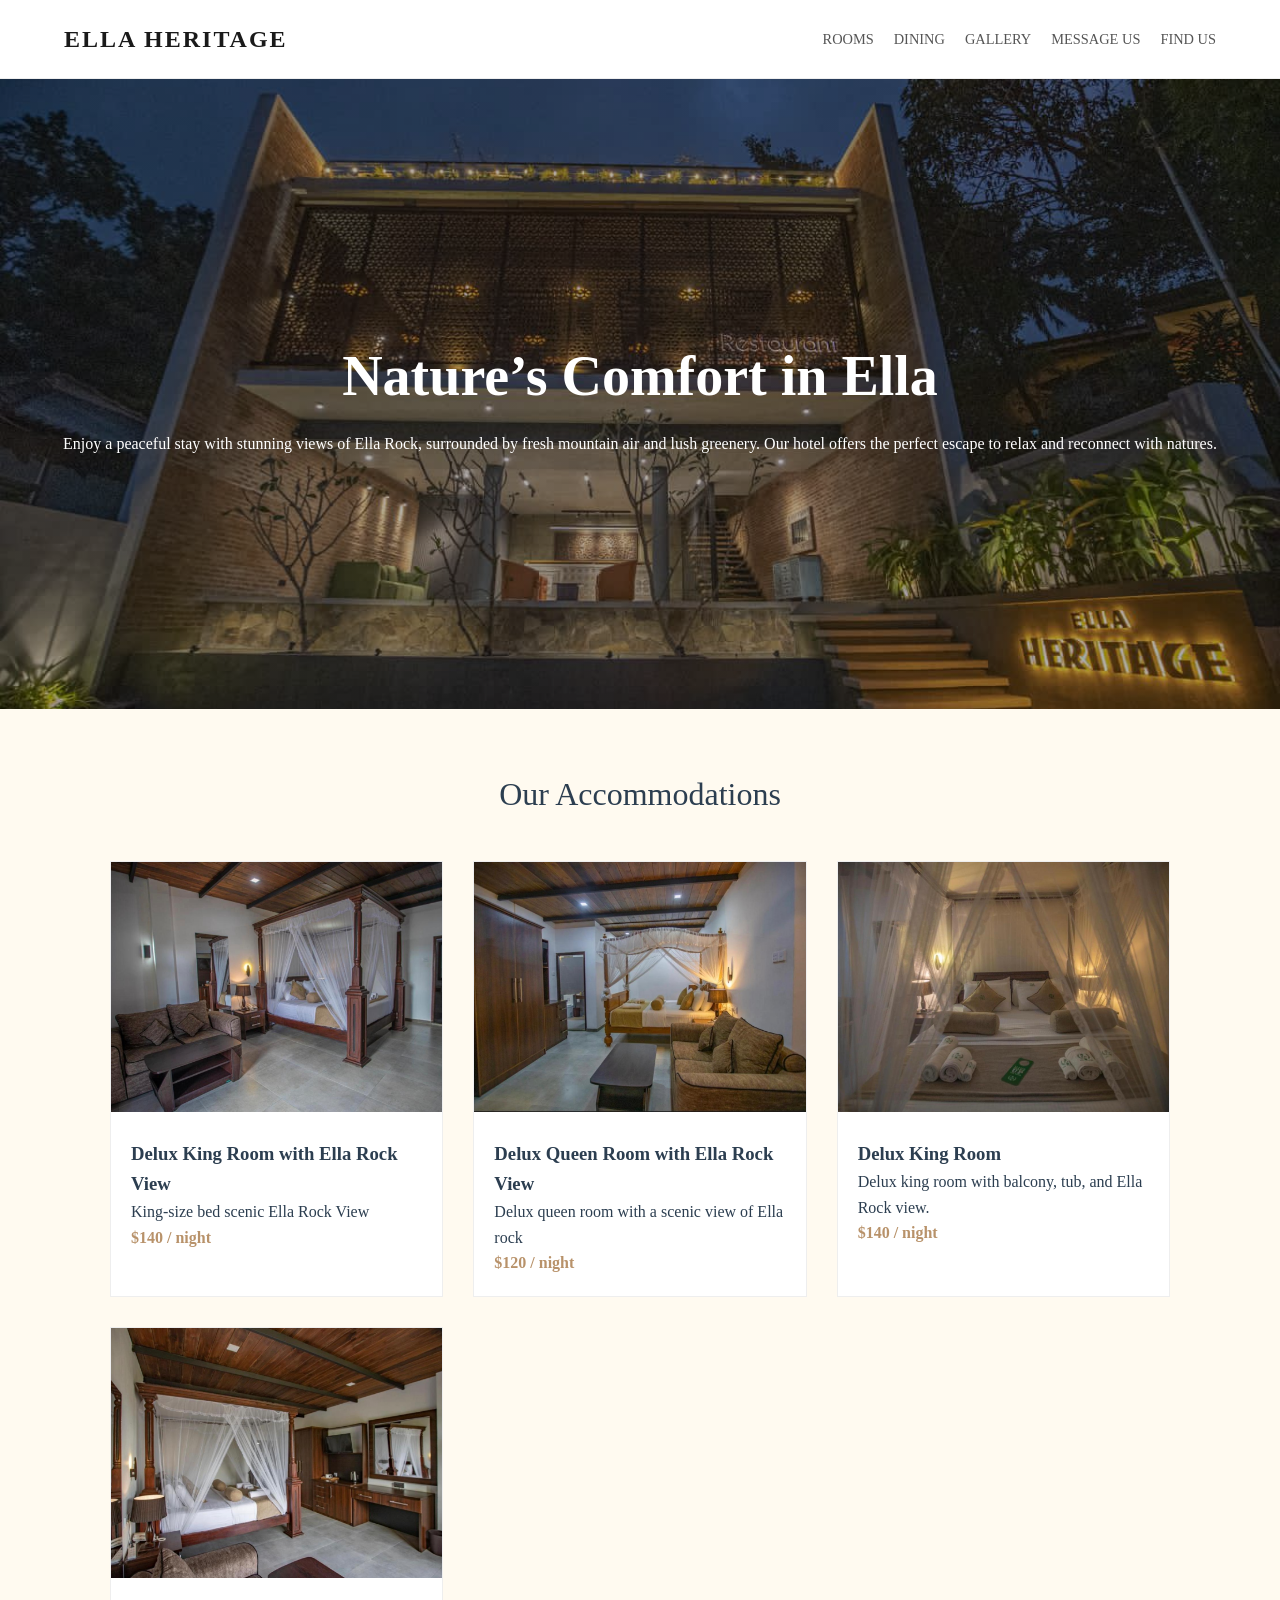
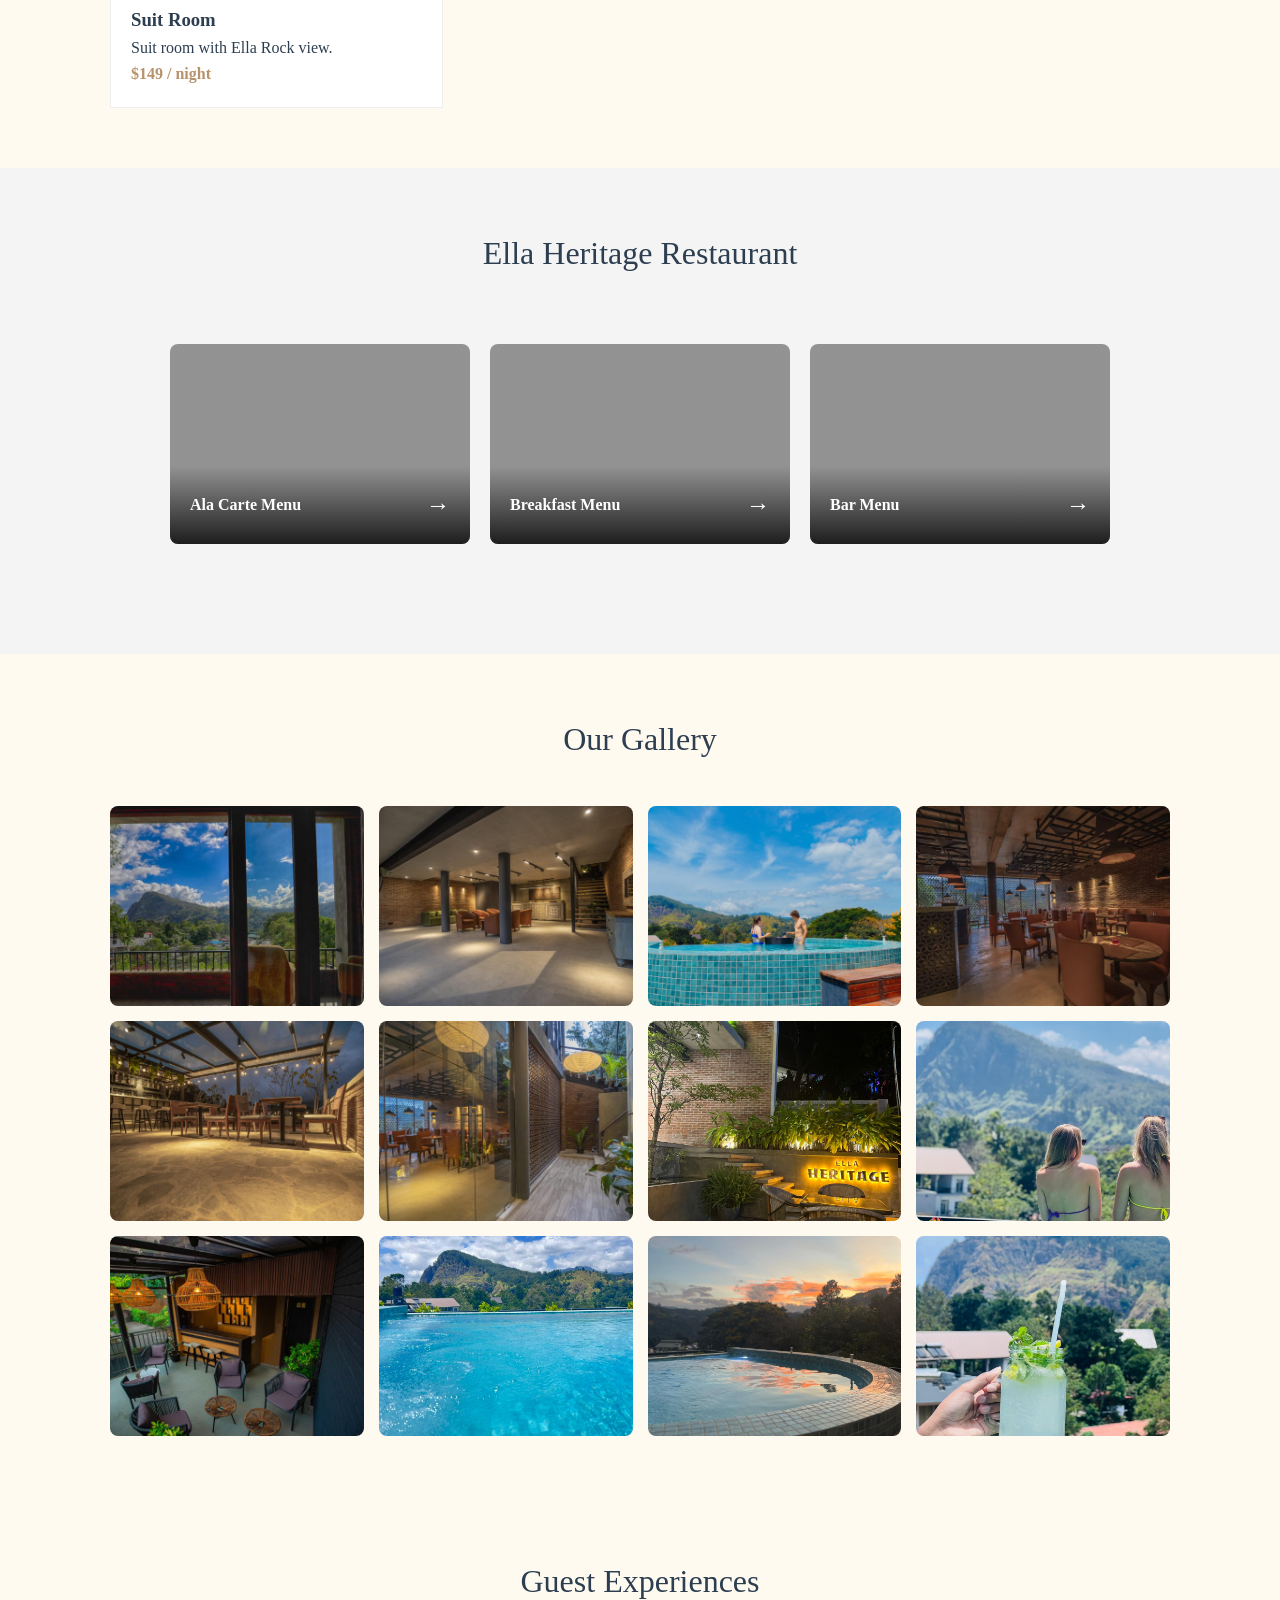
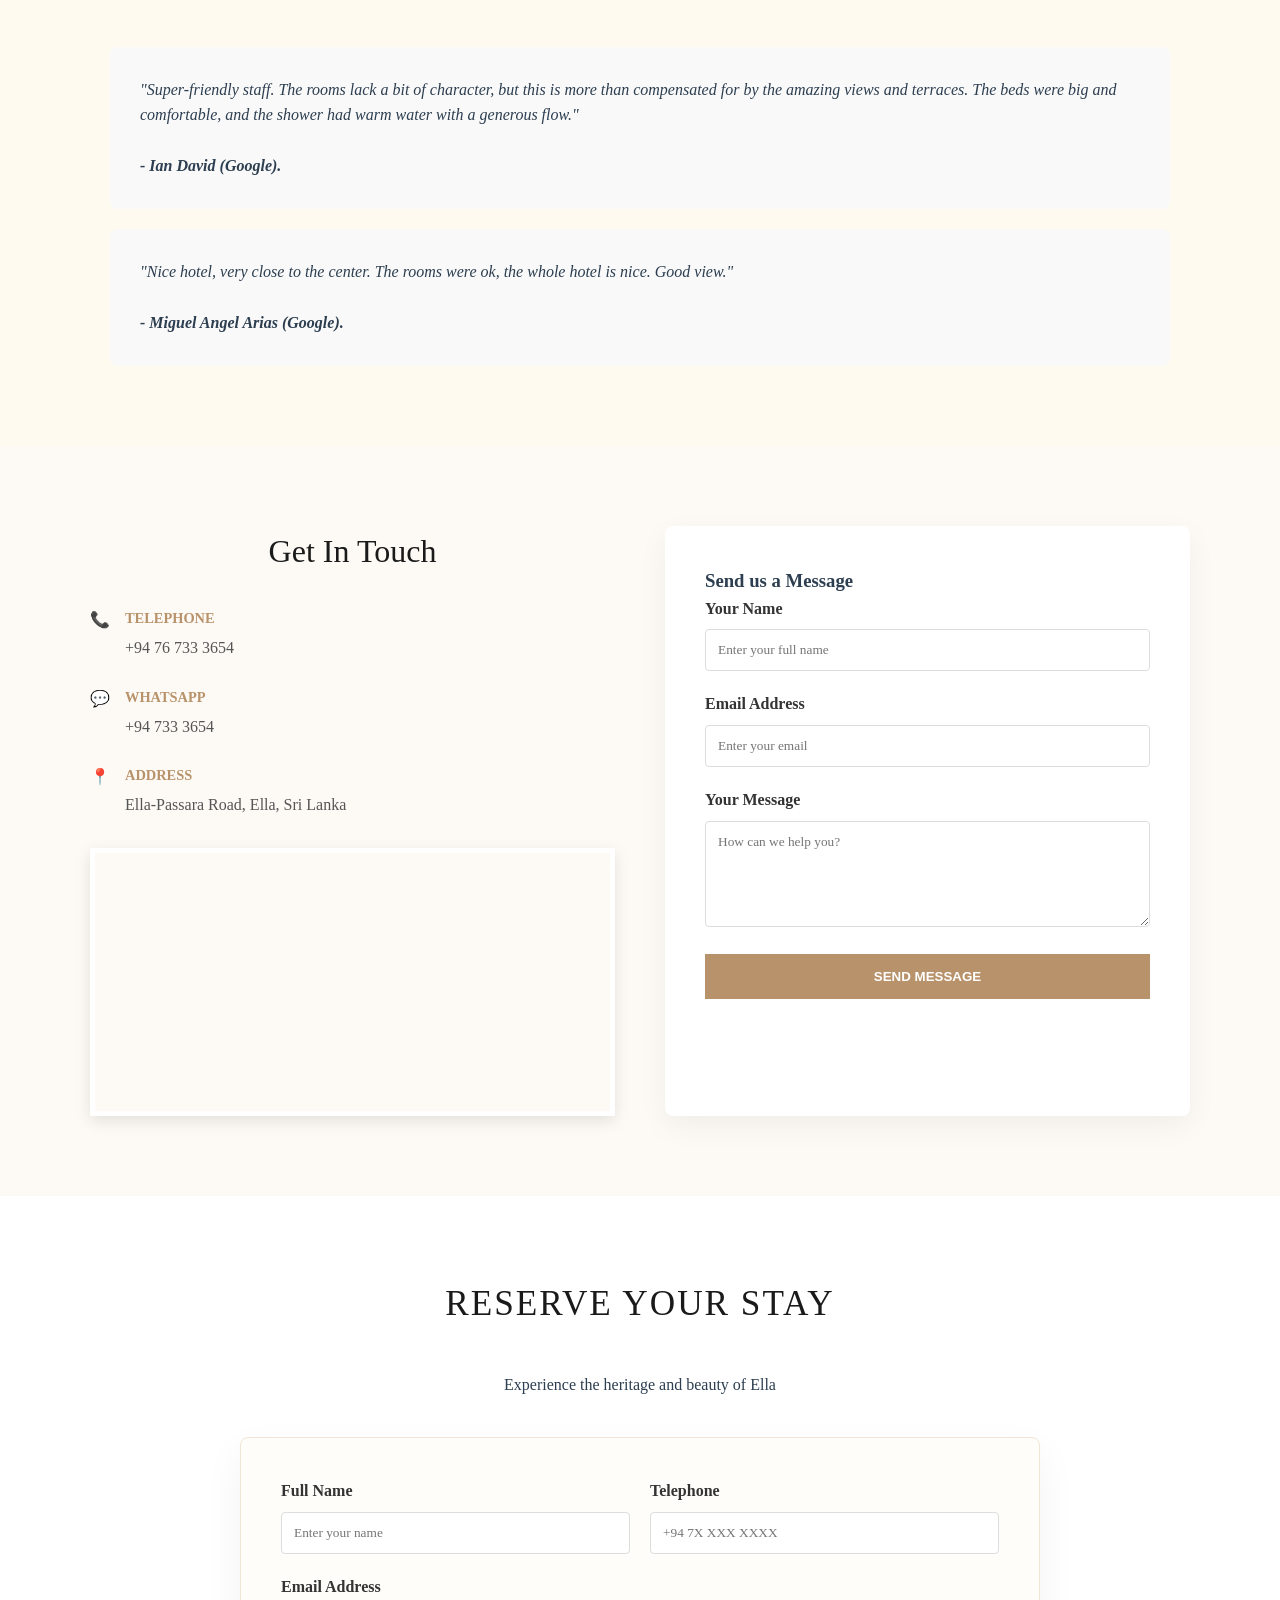
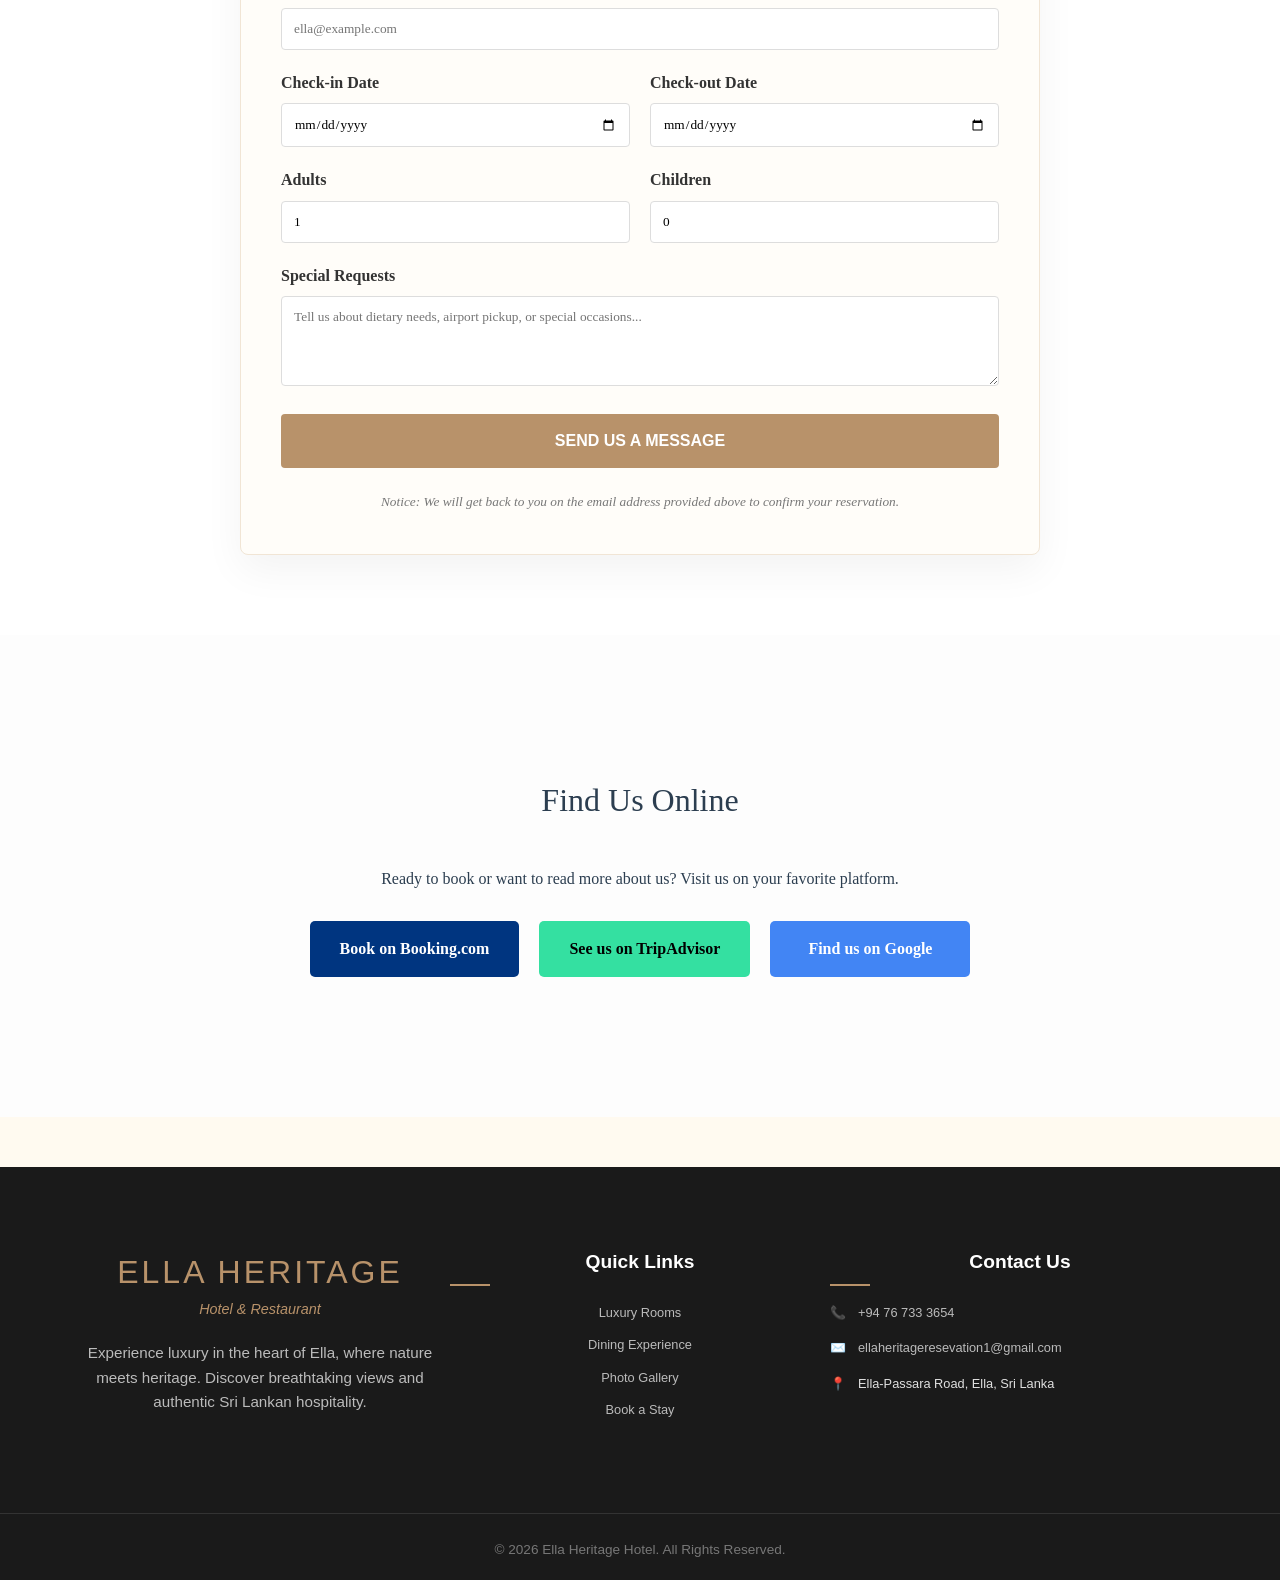
==== commit df9bad4d: "Update index.html" ====
--- a/index.html
+++ b/index.html
@@ -5,24 +5,35 @@
     <meta name="viewport" content="width=device-width, initial-scale=1.0">
     <title>Ella Heritage Hotel</title>
     <link rel="stylesheet" href="style.css">
+<link rel="apple-touch-icon" sizes="180x180" href="/apple-touch-icon.png">
+<link rel="icon" type="image/png" sizes="32x32" href="/favicon-32x32.png">
+<link rel="icon" type="image/png" sizes="16x16" href="/favicon-16x16.png">
+<link rel="manifest" href="/site.webmanifest">
+
+    
 </head>
 <body>
 
-    <nav>
-        <div class="logo">
-        <img src="logo.jpeg" alt="Ella Heritage Logo" class="header-logo">
-        <span>ELLA HERITAGE HOTEL</span></div>
-        <ul>
-            <li><a href="#rooms">Rooms</a></li>
-            <li><a href="#dining">Dining</a></li>
-            <li><a href="#gallery">Gallery</a></li>
-            <li><a href="#message">Message Us</a></li>
-            <li><a href="#reserve">Find Us</a></li>
-            
-            
-        </ul>
-    </nav>
-
+<nav>
+    <div class="logo">
+        <span>ELLA HERITAGE</span>
+    </div>
+
+    <div class="menu-icon" onclick="toggleMenu()">
+        <div class="bar"></div>
+        <div class="bar"></div>
+        <div class="bar"></div>
+    </div>
+
+    <ul id="nav-links">
+        <li><a href="#rooms" onclick="toggleMenu()">Rooms</a></li>
+        <li><a href="#dining" onclick="toggleMenu()">Dining</a></li>
+        <li><a href="#gallery" onclick="toggleMenu()">Gallery</a></li>
+        <li><a href="#reserve" onclick="toggleMenu()">Message Us</a></li>
+        <li><a href="#contact" onclick="toggleMenu()">Find Us</a></li>
+    </ul>
+</nav>
+   
     <div class="hero">
         <div class="hero-text">
             <h1>Nature’s Comfort in Ella</h1>
@@ -156,7 +167,7 @@
                 <span class="icon">💬</span>
                 <div>
                     <h4>WhatsApp</h4>
-                    <p><a href="https://wa.me/94767333654" target="_blank">+94 76 733 3654</a></p>
+                    <p><a href="https://wa.me/94767333654" target="_blank">+94 733 3654</a></p>
                 </div>
             </div>
 
@@ -178,7 +189,8 @@
 
         <div class="contact-form-box" id="message">
             <h3>Send us a Message</h3>
-            <form action="https://formspree.io/f/xbdgpgoq" method="POST">
+            <form action="https://formspree.io/f/mbdgvavd" method="POST">
+                <input type="hidden" name="_next" value="thank-you.html">
                 <div class="form-group">
                     <label>Your Name</label>
                     <input type="text" name="guest_name" placeholder="Enter your full name" required>
@@ -208,8 +220,9 @@
         </div>
 
         <div class="booking-form-wrapper">
-            <form action="https://formspree.io/f/xbdgpgoq" method="POST">
+            <form action="https://formspree.io/f/mbdgvavd" method="POST">
                 <input type="hidden" name="_next" value="thank-you.html">
+
                 
                 <div class="form-row">
                     <div class="form-group">
@@ -325,8 +338,34 @@
         <p>&copy; 2026 Ella Heritage Hotel. All Rights Reserved.</p>
     </div>
 </footer>
+
+
+<script>
+  const form = document.querySelector('form');
+  form.onsubmit = async (e) => {
+    e.preventDefault();
+    const formData = new FormData(form);
+    const response = await fetch(form.action, {
+      method: 'POST',
+      body: formData,
+      headers: { 'Accept': 'application/json' }
+    });
+    if (response.ok) {
+      // This forces the redirect to your local file
+      window.location.href = "thank-you.html";
+    } else {
+      alert("Submission failed. Please check your internet connection.");
+    }
+  };
+</script>
+
+<script>
+function toggleMenu() {
+    const navLinks = document.getElementById("nav-links");
+    navLinks.classList.toggle("show");
+}
+</script>
 </body>
 </html>
 
     
-
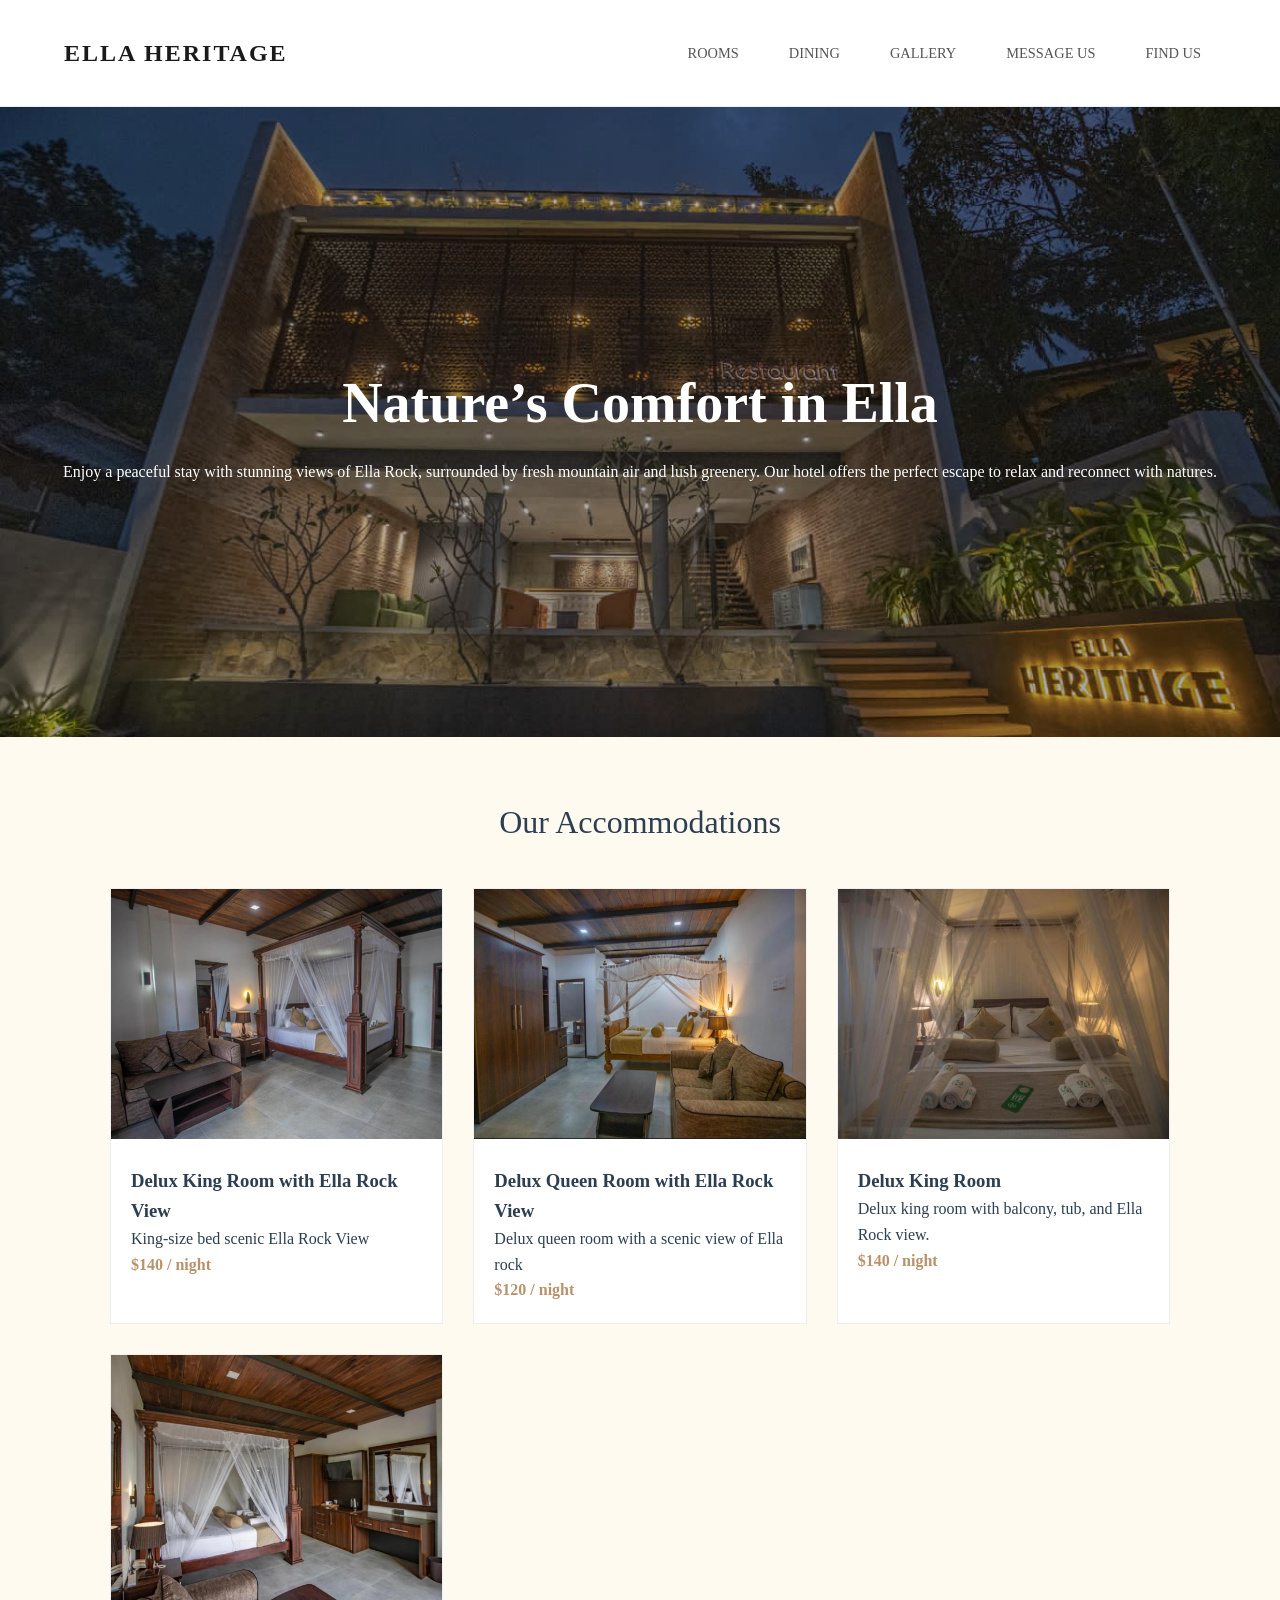
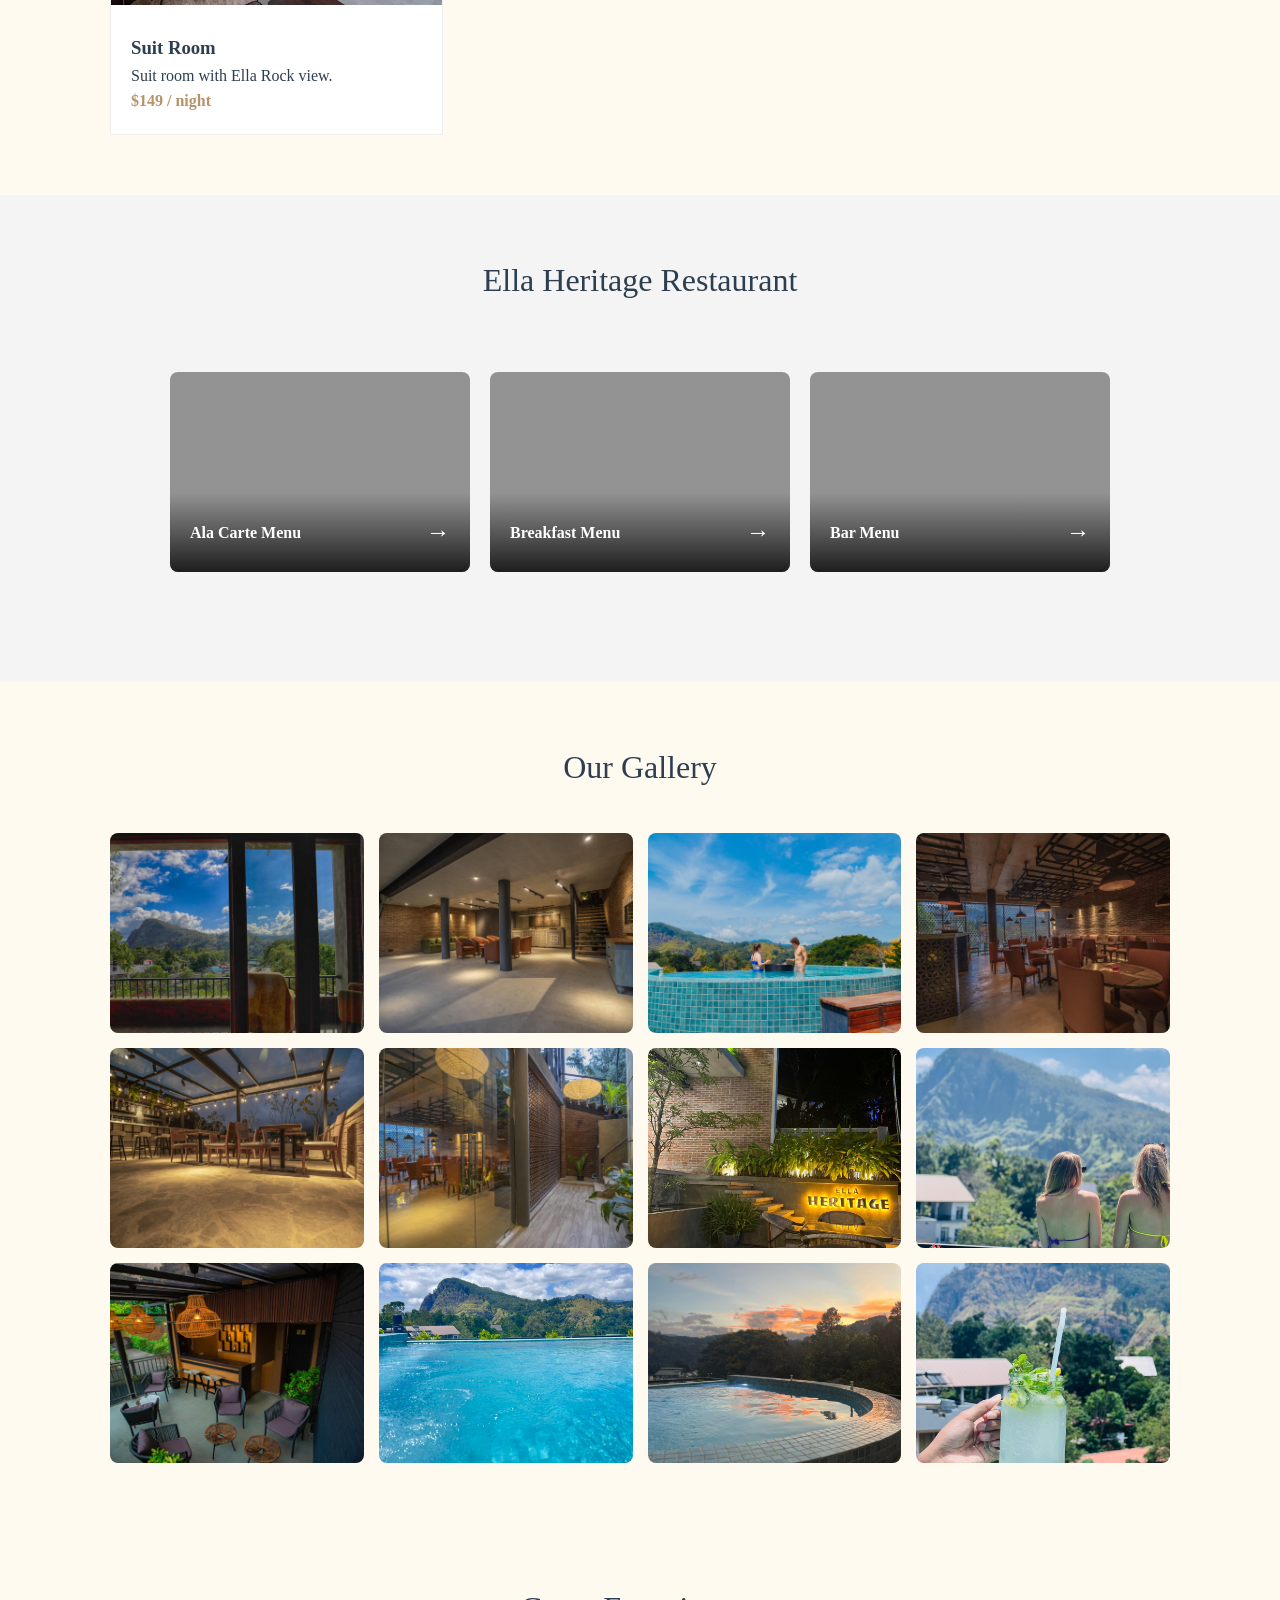
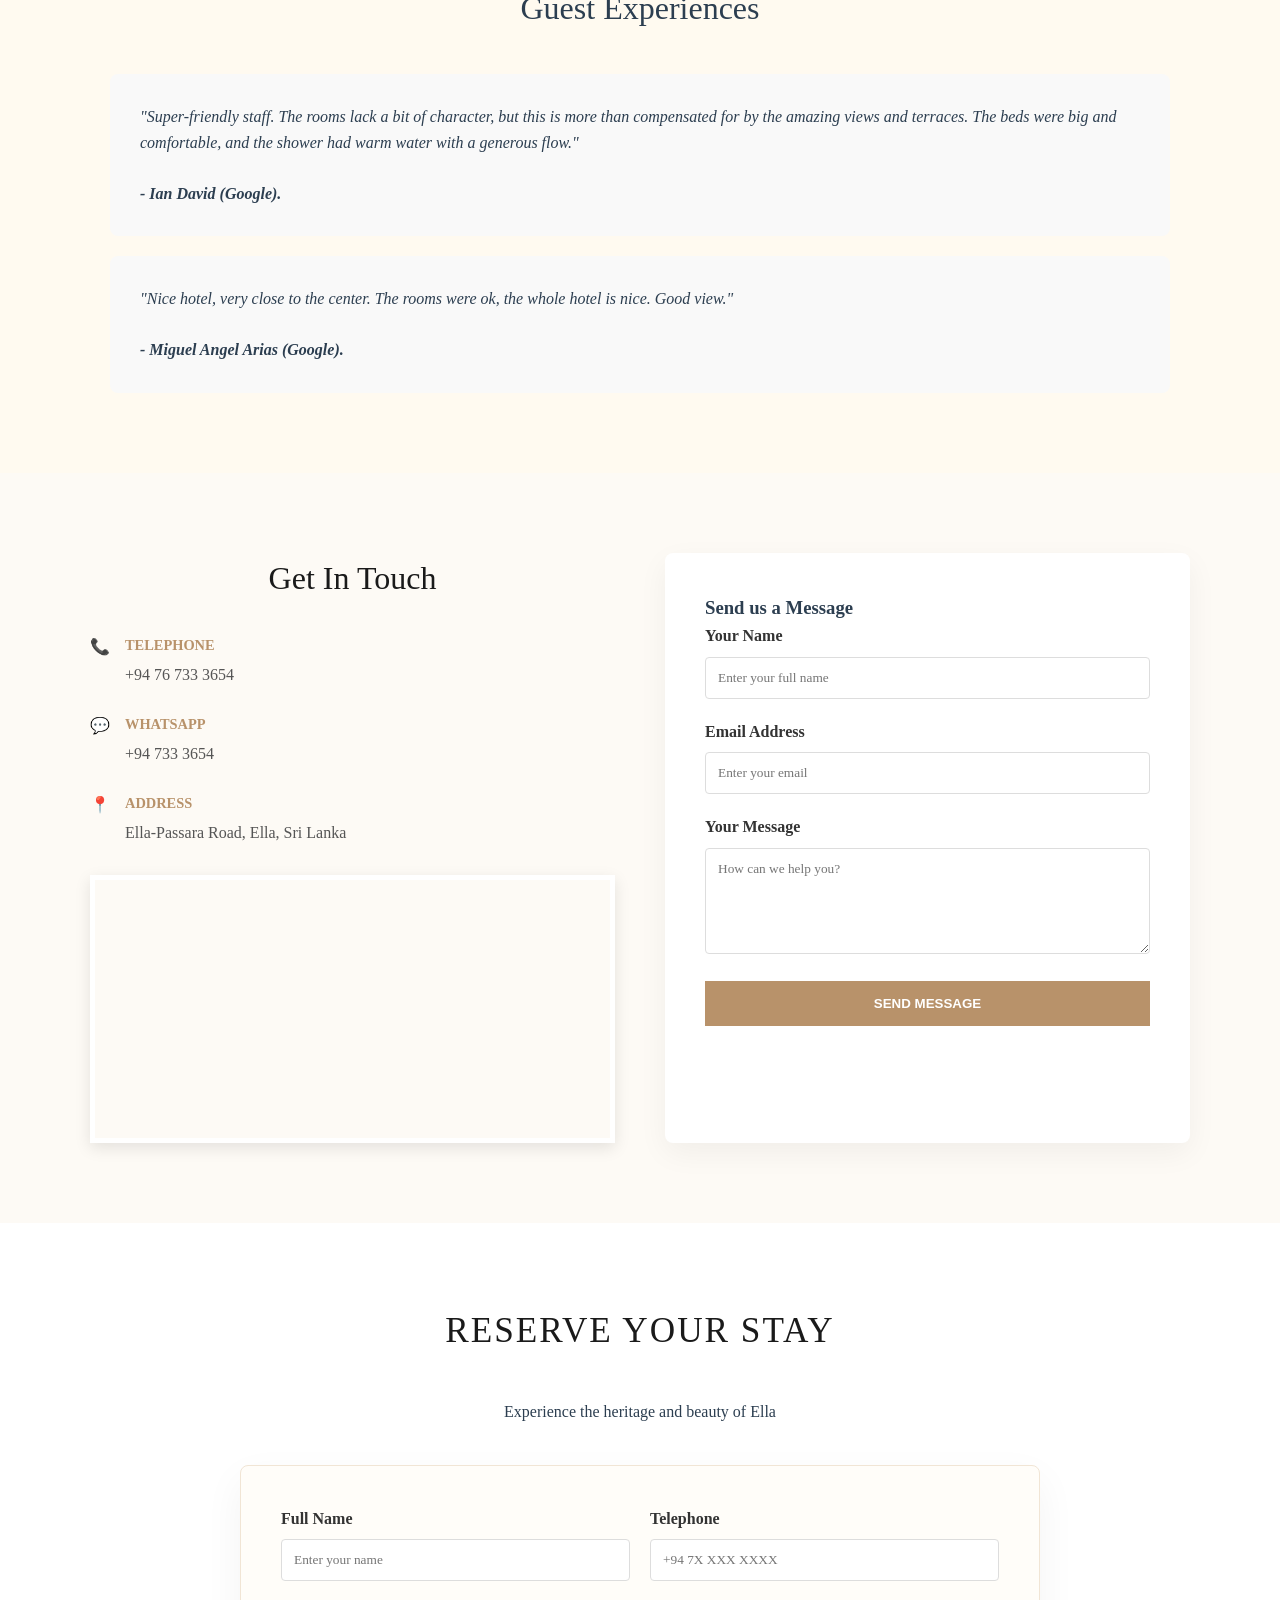
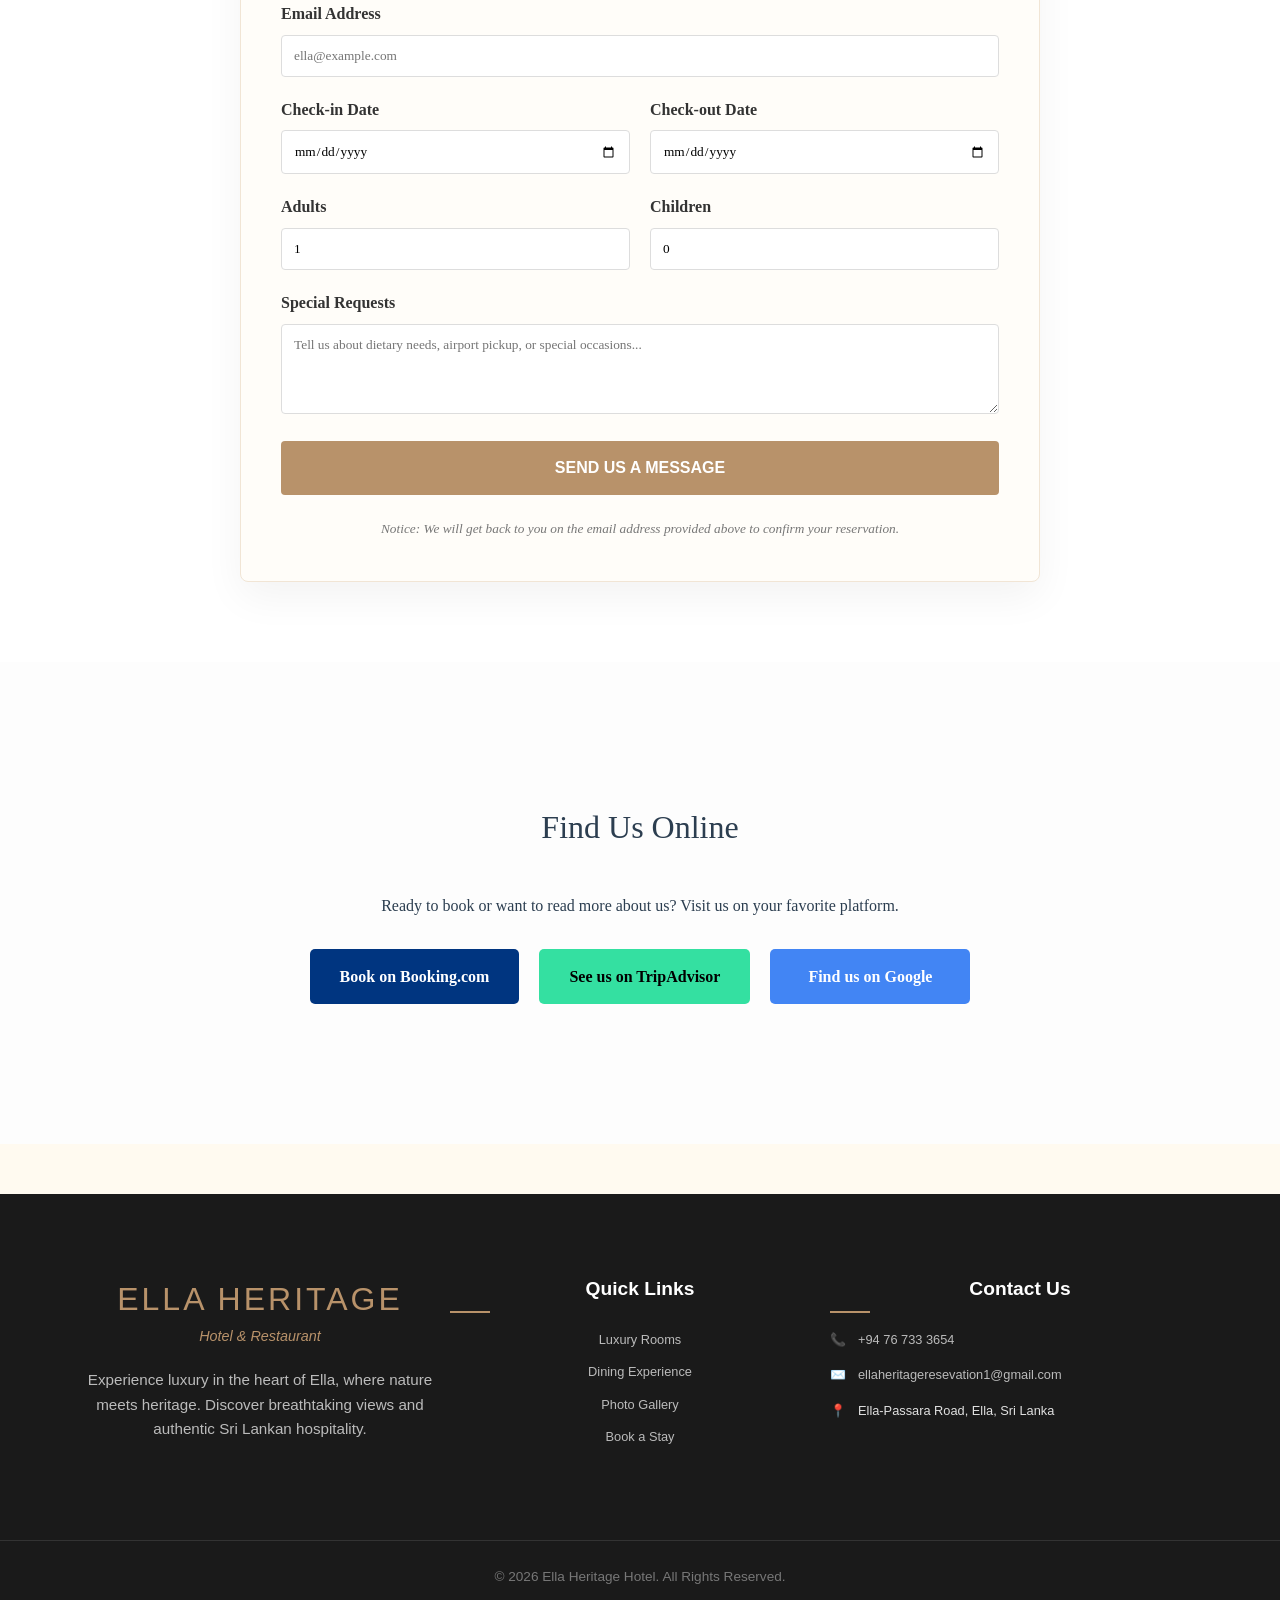
==== commit 594e42ca: "Update index.html" ====
--- a/index.html
+++ b/index.html
@@ -29,8 +29,8 @@
         <li><a href="#rooms" onclick="toggleMenu()">Rooms</a></li>
         <li><a href="#dining" onclick="toggleMenu()">Dining</a></li>
         <li><a href="#gallery" onclick="toggleMenu()">Gallery</a></li>
-        <li><a href="#reserve" onclick="toggleMenu()">Message Us</a></li>
-        <li><a href="#contact" onclick="toggleMenu()">Find Us</a></li>
+        <li><a href="#contact" onclick="toggleMenu()">Message Us</a></li>
+        <li><a href="#reserve" onclick="toggleMenu()">Find Us</a></li>
     </ul>
 </nav>
    
@@ -369,3 +369,4 @@
 </html>
 
     
+
--- a/style.css
+++ b/style.css
@@ -47,6 +47,113 @@
     z-index: 1000;
 }
 
+
+/* Base Icon Styling */
+.menu-icon {
+    display: none; /* Hidden on desktop */
+    cursor: pointer;
+    flex-direction: column;
+    gap: 5px;
+}
+
+.bar {
+    width: 25px;
+    height: 3px;
+    background-color: #c5a059; /* Your gold color */
+    transition: 0.3s;
+}
+
+/* Mobile View (Below 768px) */
+@media (max-width: 768px) {
+    .menu-icon {
+        display: flex; /* Show icon on mobile */
+    }
+
+    #nav-links {
+        display: none; /* Hide links by default */
+        flex-direction: column;
+        position: absolute;
+        top: 60px;
+        left: 0;
+        width: 100%;
+        background-color: #ffffff;
+        padding: 20px 0;
+        box-shadow: 0 5px 10px rgba(0,0,0,0.1);
+        z-index: 1000;
+    }
+
+    /* This class is added by JavaScript */
+    #nav-links.show {
+        display: flex !important;
+    }
+}
+
+/* Desktop View (Above 768px) */
+@media (min-width: 769px) {
+    #nav-links {
+        display: flex !important;
+        list-style: none;
+        gap: 20px;
+    }
+}
+
+
+/* Hide standard menu on mobile and setup icon */
+.menu-icon {
+    display: flex;
+    flex-direction: column;
+    justify-content: space-around;
+    width: 30px;
+    height: 21px;
+    cursor: pointer;
+    z-index: 1001;
+}
+
+.menu-icon span {
+    width: 100%;
+    height: 2px;
+    background-color: var(--royal-gold); /* Using your gold color */
+    transition: 0.3s;
+}
+
+/* Menu styling */
+#nav-links {
+    display: none; /* Hidden by default */
+    flex-direction: column;
+    position: absolute;
+    top: 70px;
+    right: 0;
+    background: rgba(255, 255, 255, 0.98);
+    width: 100%;
+    text-align: center;
+    padding: 20px 0;
+    box-shadow: 0 10px 20px rgba(0,0,0,0.1);
+    border-bottom: 2px solid var(--royal-gold);
+}
+
+/* Show menu when "active" class is added */
+#nav-links.active {
+    display: flex;
+}
+
+#nav-links li {
+    margin: 15px 0;
+}
+
+/* For larger screens: Show the full menu, hide the icon */
+@media (min-width: 769px) {
+    .menu-icon { display: none; }
+    #nav-links {
+        display: flex !important;
+        position: static;
+        flex-direction: row;
+        width: auto;
+        background: transparent;
+        box-shadow: none;
+        border: none;
+    }
+    #nav-links li { margin: 0 15px; }
+}
 .logo { 
     font-size: 1.5rem; 
     font-weight: bold; 
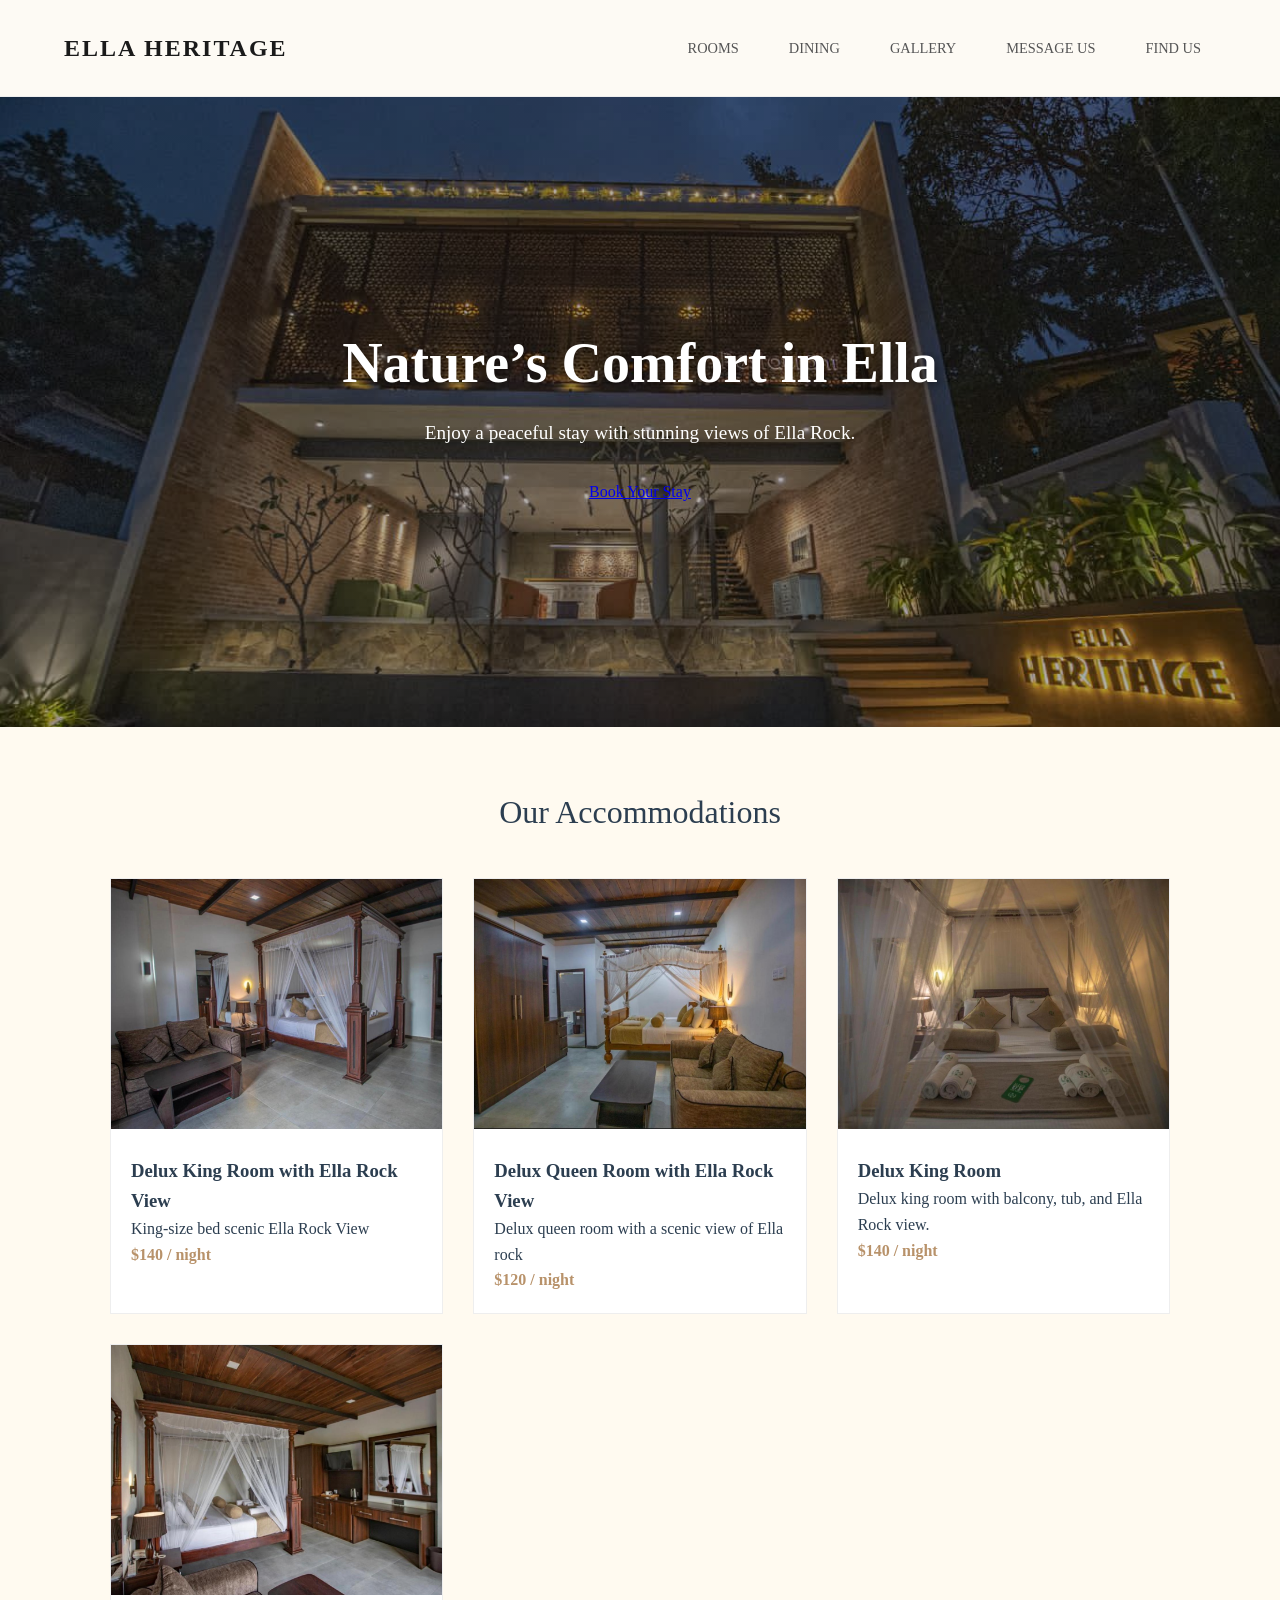
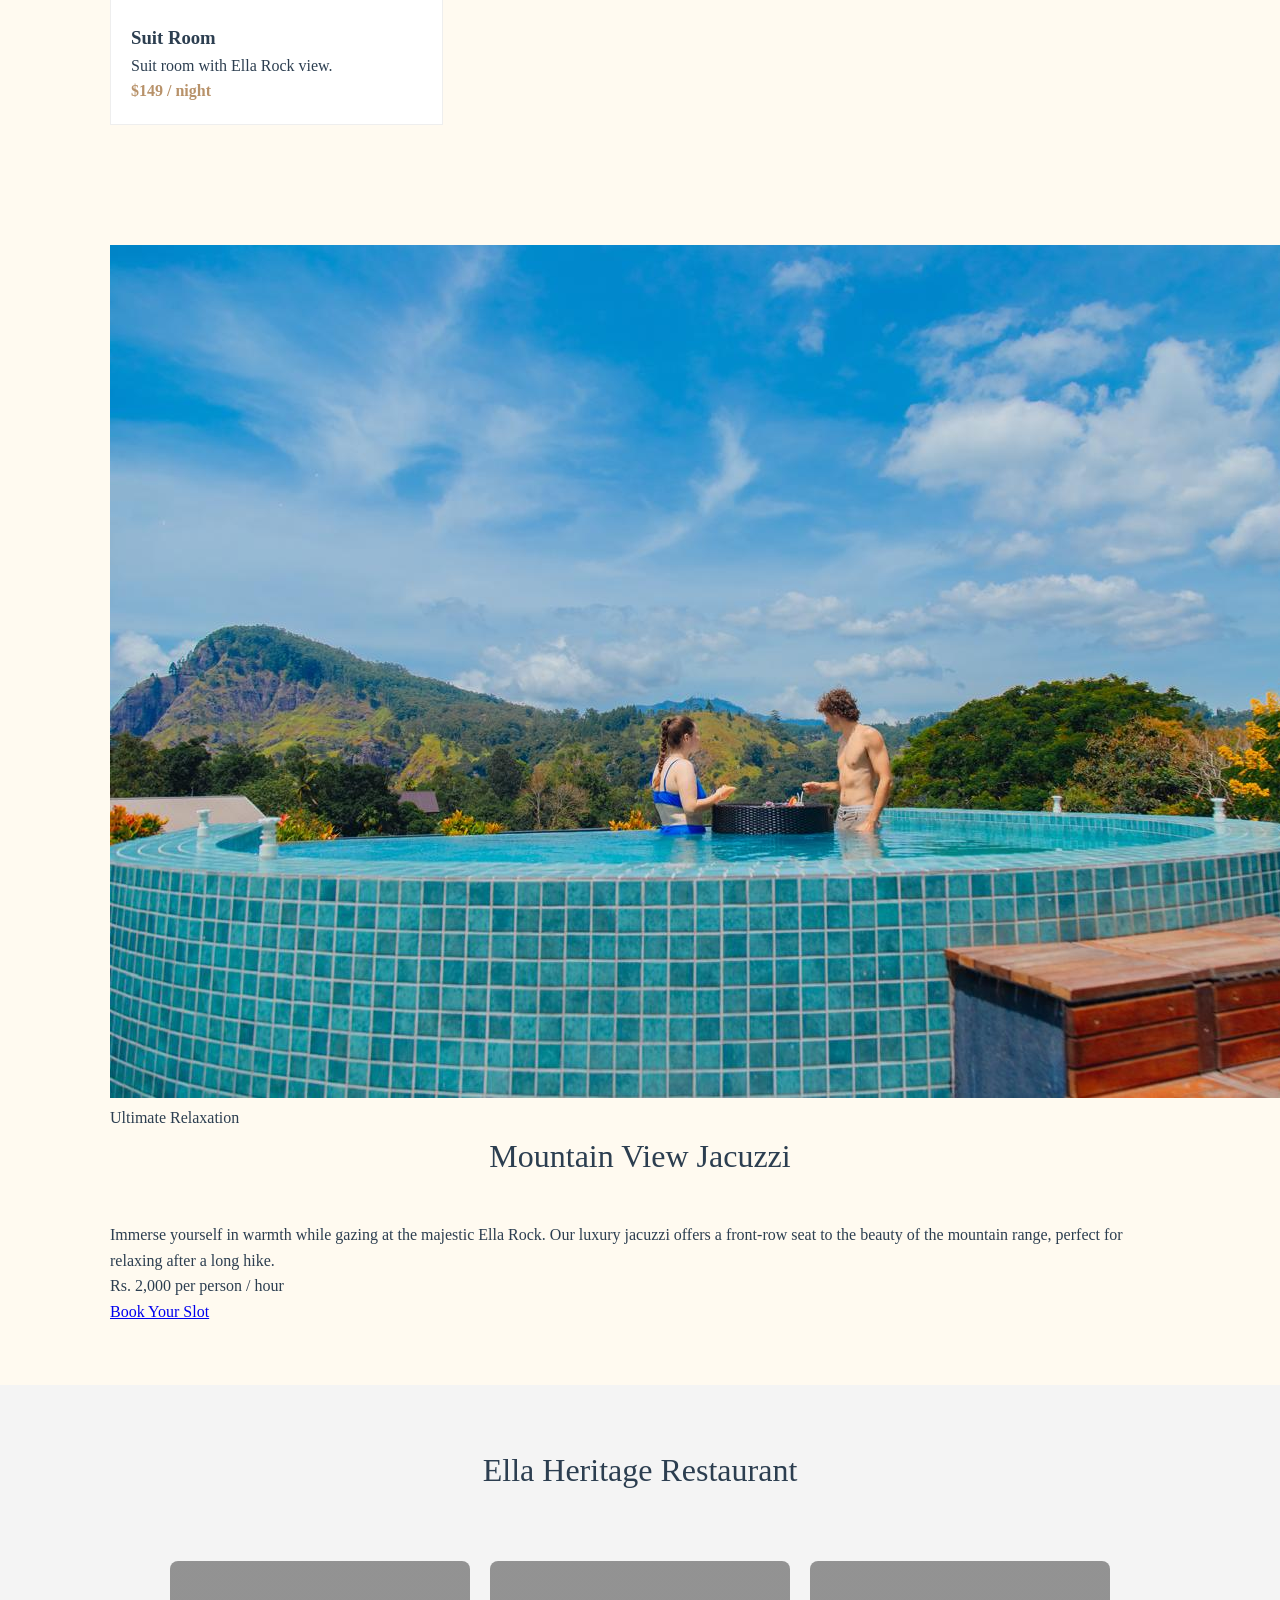
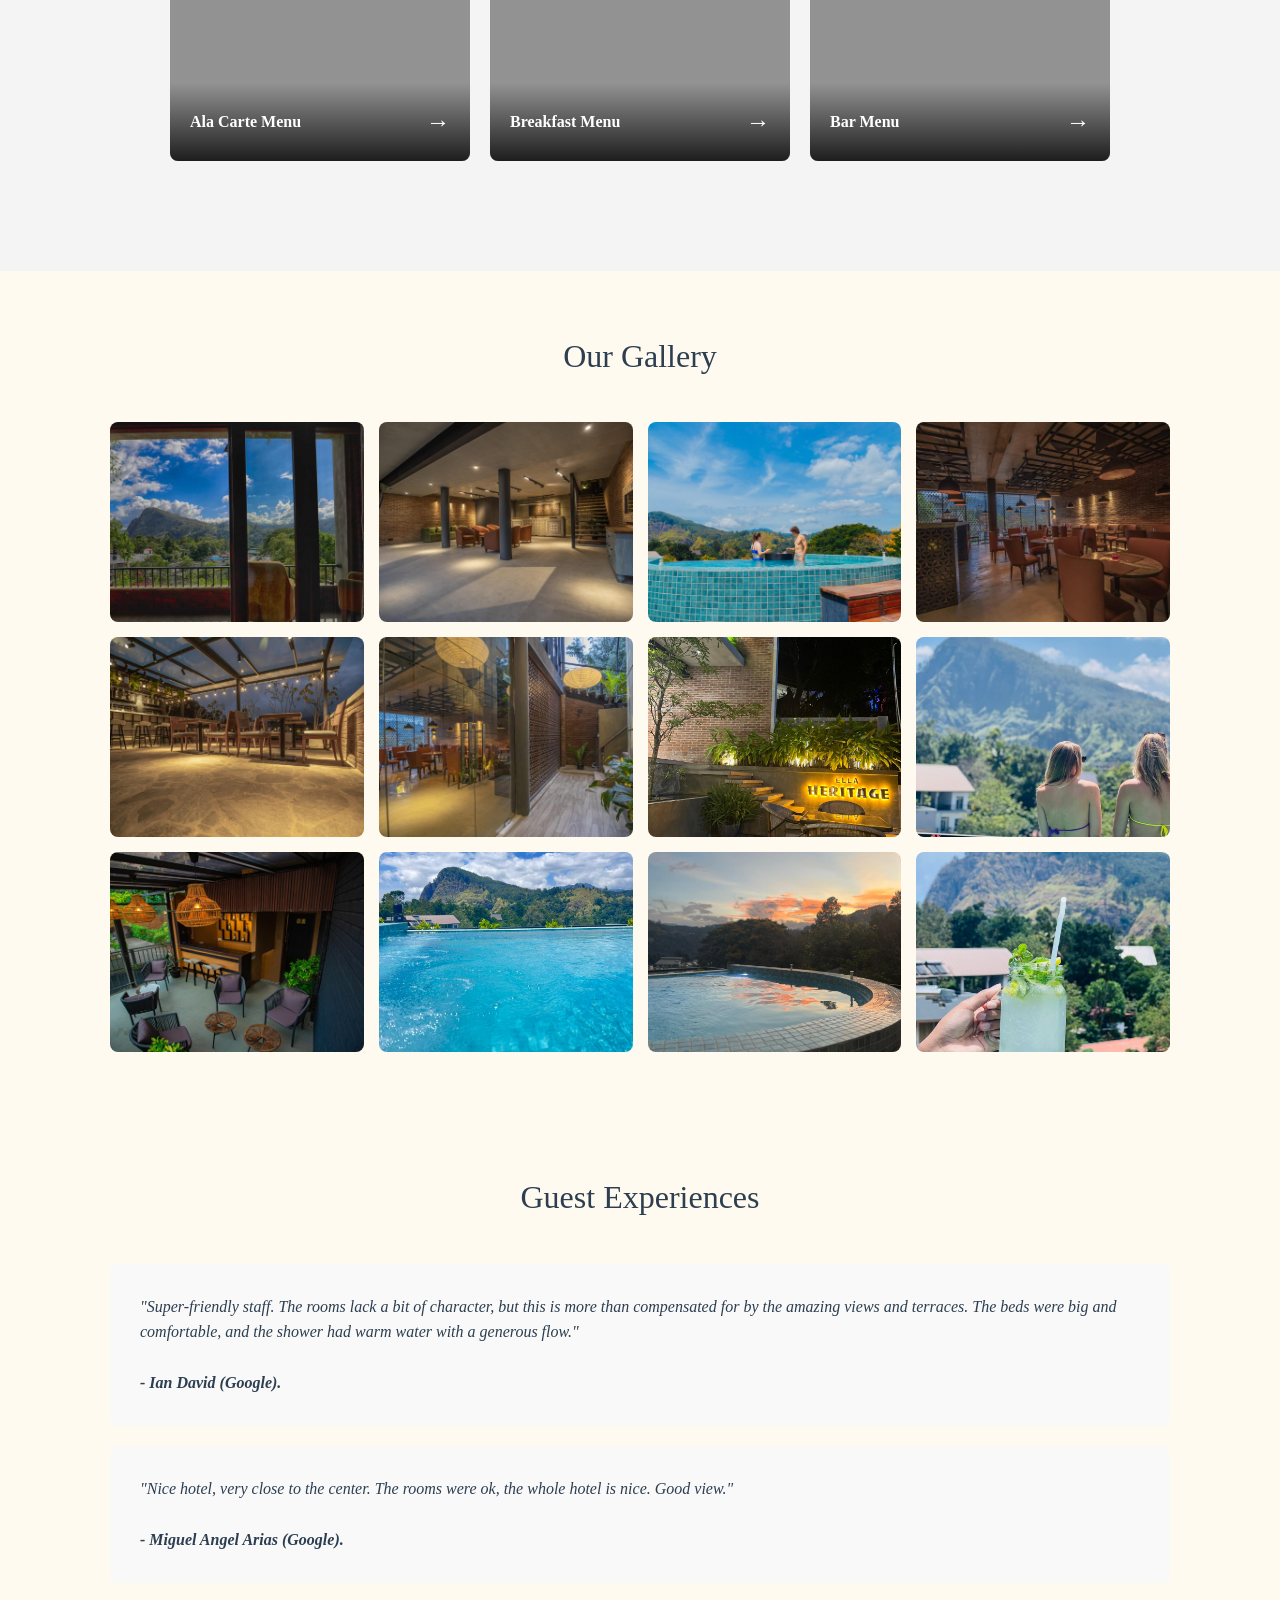
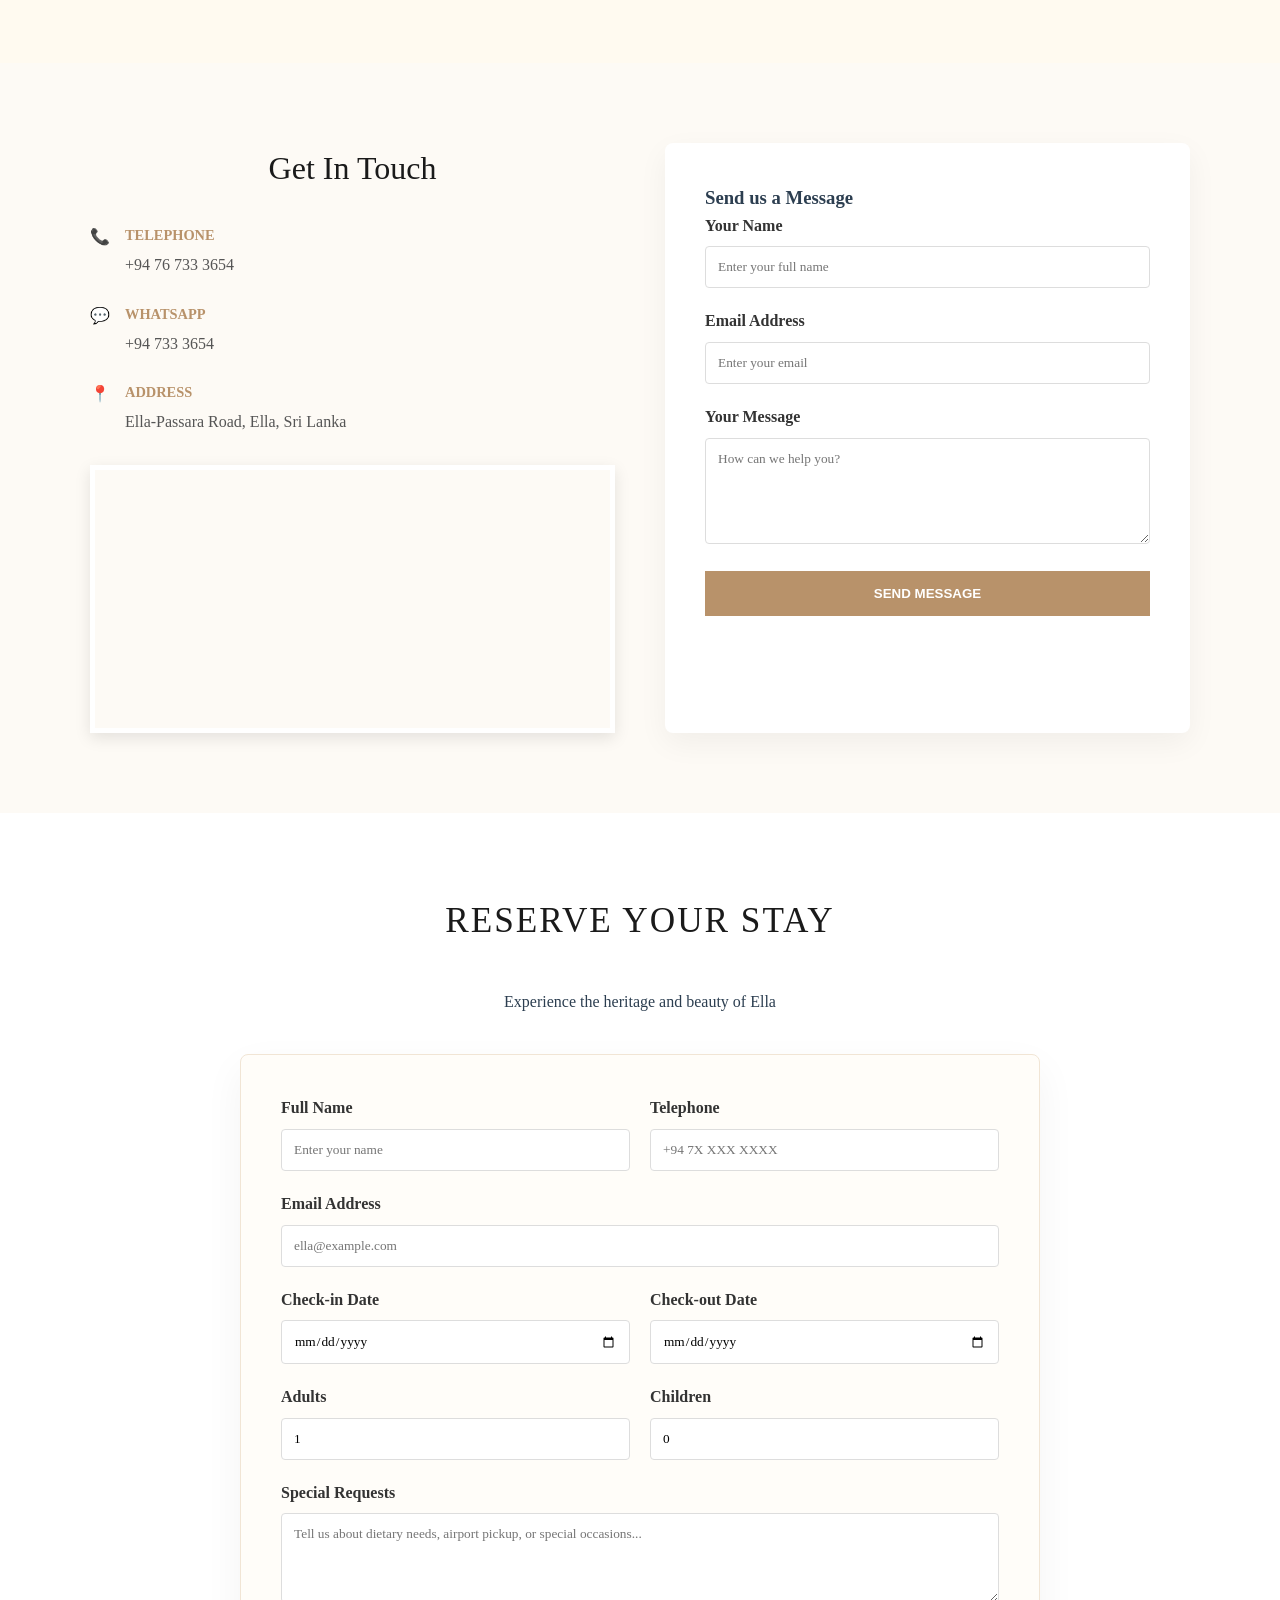
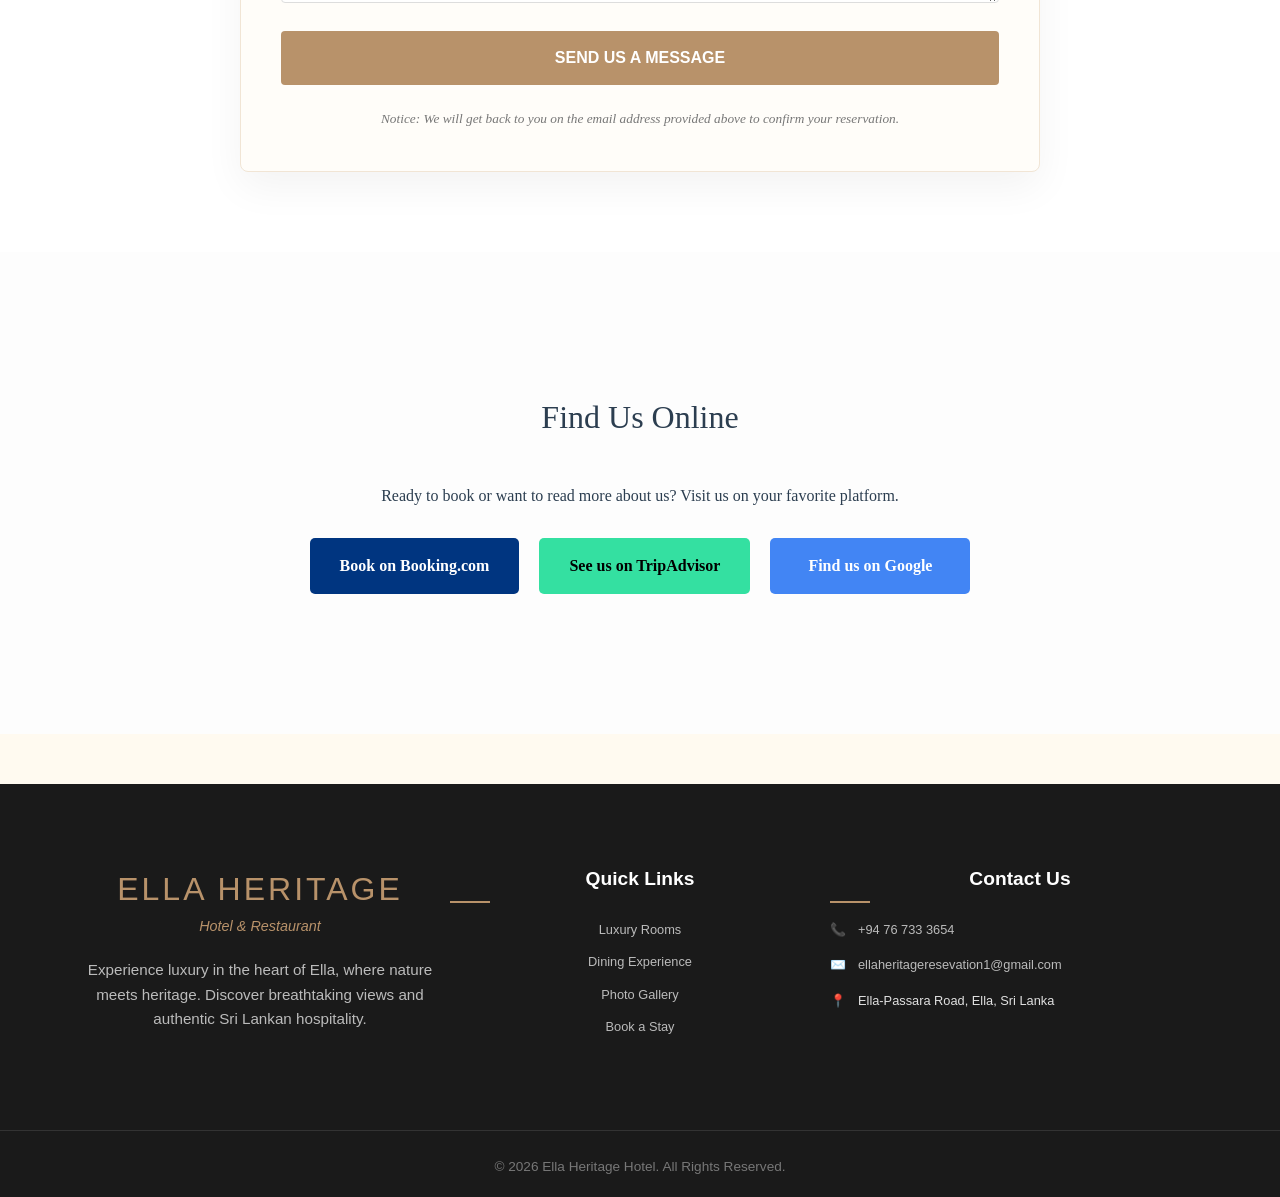
==== commit 4c154b9a: "Update index.html" ====
--- a/index.html
+++ b/index.html
@@ -10,6 +10,15 @@
 <link rel="icon" type="image/png" sizes="16x16" href="/favicon-16x16.png">
 <link rel="manifest" href="/site.webmanifest">
 
+
+<meta http-equiv="Cache-Control" content="no-cache, no-store, must-revalidate">
+<meta http-equiv="Pragma" content="no-cache">
+<meta http-equiv="Expires" content="0">
+
+
+
+
+
     
 </head>
 <body>
@@ -29,18 +38,19 @@
         <li><a href="#rooms" onclick="toggleMenu()">Rooms</a></li>
         <li><a href="#dining" onclick="toggleMenu()">Dining</a></li>
         <li><a href="#gallery" onclick="toggleMenu()">Gallery</a></li>
-        <li><a href="#contact" onclick="toggleMenu()">Message Us</a></li>
-        <li><a href="#reserve" onclick="toggleMenu()">Find Us</a></li>
+        <li><a href="#reserve" onclick="toggleMenu()">Message Us</a></li>
+        <li><a href="#contact" onclick="toggleMenu()">Find Us</a></li>
     </ul>
 </nav>
    
-    <div class="hero">
-        <div class="hero-text">
-            <h1>Nature’s Comfort in Ella</h1>
-            <p>Enjoy a peaceful stay with stunning views of Ella Rock, surrounded by fresh mountain air and lush greenery. Our hotel offers the perfect escape to relax and reconnect with natures.</p>
-        </div>
-    </div>
-
+   <section class="hero">
+    <div class="hero-text">
+        <h1 style="font-size: 3.5rem; text-shadow: 2px 2px 10px rgba(0,0,0,0.5);">Nature’s Comfort in Ella</h1>
+        <p style="font-size: 1.2rem; margin-bottom: 30px;">Enjoy a peaceful stay with stunning views of Ella Rock.</p>
+        
+        <a href="#reserve" class="hero-btn">Book Your Stay</a>
+    </div>
+</section>
     
         
   <div class="container" id="rooms">
@@ -84,6 +94,45 @@
         </div>
 
     </div> </div> 
+
+
+
+
+
+
+
+
+    <section class="jacuzzi-section">
+    <div class="container">
+        <div class="jacuzzi-flex">
+            <div class="jacuzzi-image">
+                <!-- Replace 'jacuzzi-view.jpg' with your actual image name -->
+                <img src="pool.jpeg" alt="Jacuzzi overlooking Ella Rock">
+            </div>
+            <div class="jacuzzi-text">
+                <span class="sub-title">Ultimate Relaxation</span>
+                <h2>Mountain View Jacuzzi</h2>
+                <p>Immerse yourself in warmth while gazing at the majestic Ella Rock. Our luxury jacuzzi offers a front-row seat to the beauty of the mountain range, perfect for relaxing after a long hike.</p>
+                <div class="price-tag">
+                    <span class="price-amount">Rs. 2,000</span>
+                    <span class="price-detail">per person / hour</span>
+                </div>
+                <a href="#reserve" class="reserve-btn">Book Your Slot</a>
+            </div>
+        </div>
+    </div>
+</section>
+
+
+
+
+
+
+
+
+
+
+
 
 
 
@@ -341,32 +390,51 @@
 
 
 <script>
-  const form = document.querySelector('form');
-  form.onsubmit = async (e) => {
-    e.preventDefault();
-    const formData = new FormData(form);
-    const response = await fetch(form.action, {
-      method: 'POST',
-      body: formData,
-      headers: { 'Accept': 'application/json' }
+// 1. Shrink Header on Scroll
+window.onscroll = function() {
+    const nav = document.querySelector("nav");
+    if (document.body.scrollTop > 50 || document.documentElement.scrollTop > 50) {
+        nav.style.padding = "10px 5%";
+        nav.style.backgroundColor = "rgba(253, 250, 245, 0.98)"; // Becomes more solid
+    } else {
+        nav.style.padding = "15px 5%";
+        nav.style.backgroundColor = "rgba(253, 250, 245, 0.85)"; // Becomes more transparent
+    }
+};
+
+// 2. Smooth Scrolling for all links
+document.querySelectorAll('a[href^="#"]').forEach(anchor => {
+    anchor.addEventListener('click', function (e) {
+        e.preventDefault();
+        document.querySelector(this.getAttribute('href')).scrollIntoView({
+            behavior: 'smooth'
+        });
     });
-    if (response.ok) {
-      // This forces the redirect to your local file
-      window.location.href = "thank-you.html";
-    } else {
-      alert("Submission failed. Please check your internet connection.");
-    }
-  };
+});
 </script>
 
+
+
+
+
 <script>
-function toggleMenu() {
-    const navLinks = document.getElementById("nav-links");
-    navLinks.classList.toggle("show");
-}
+window.addEventListener( "pageshow", function ( event ) {
+  var historyTraversal = event.persisted || 
+                         ( typeof window.performance != "undefined" && 
+                           window.performance.navigation.type === 2 );
+  if ( historyTraversal ) {
+    // Handle page restore.
+    window.location.reload();
+  }
+});
 </script>
+
+
+
 </body>
 </html>
 
     
 
+
+
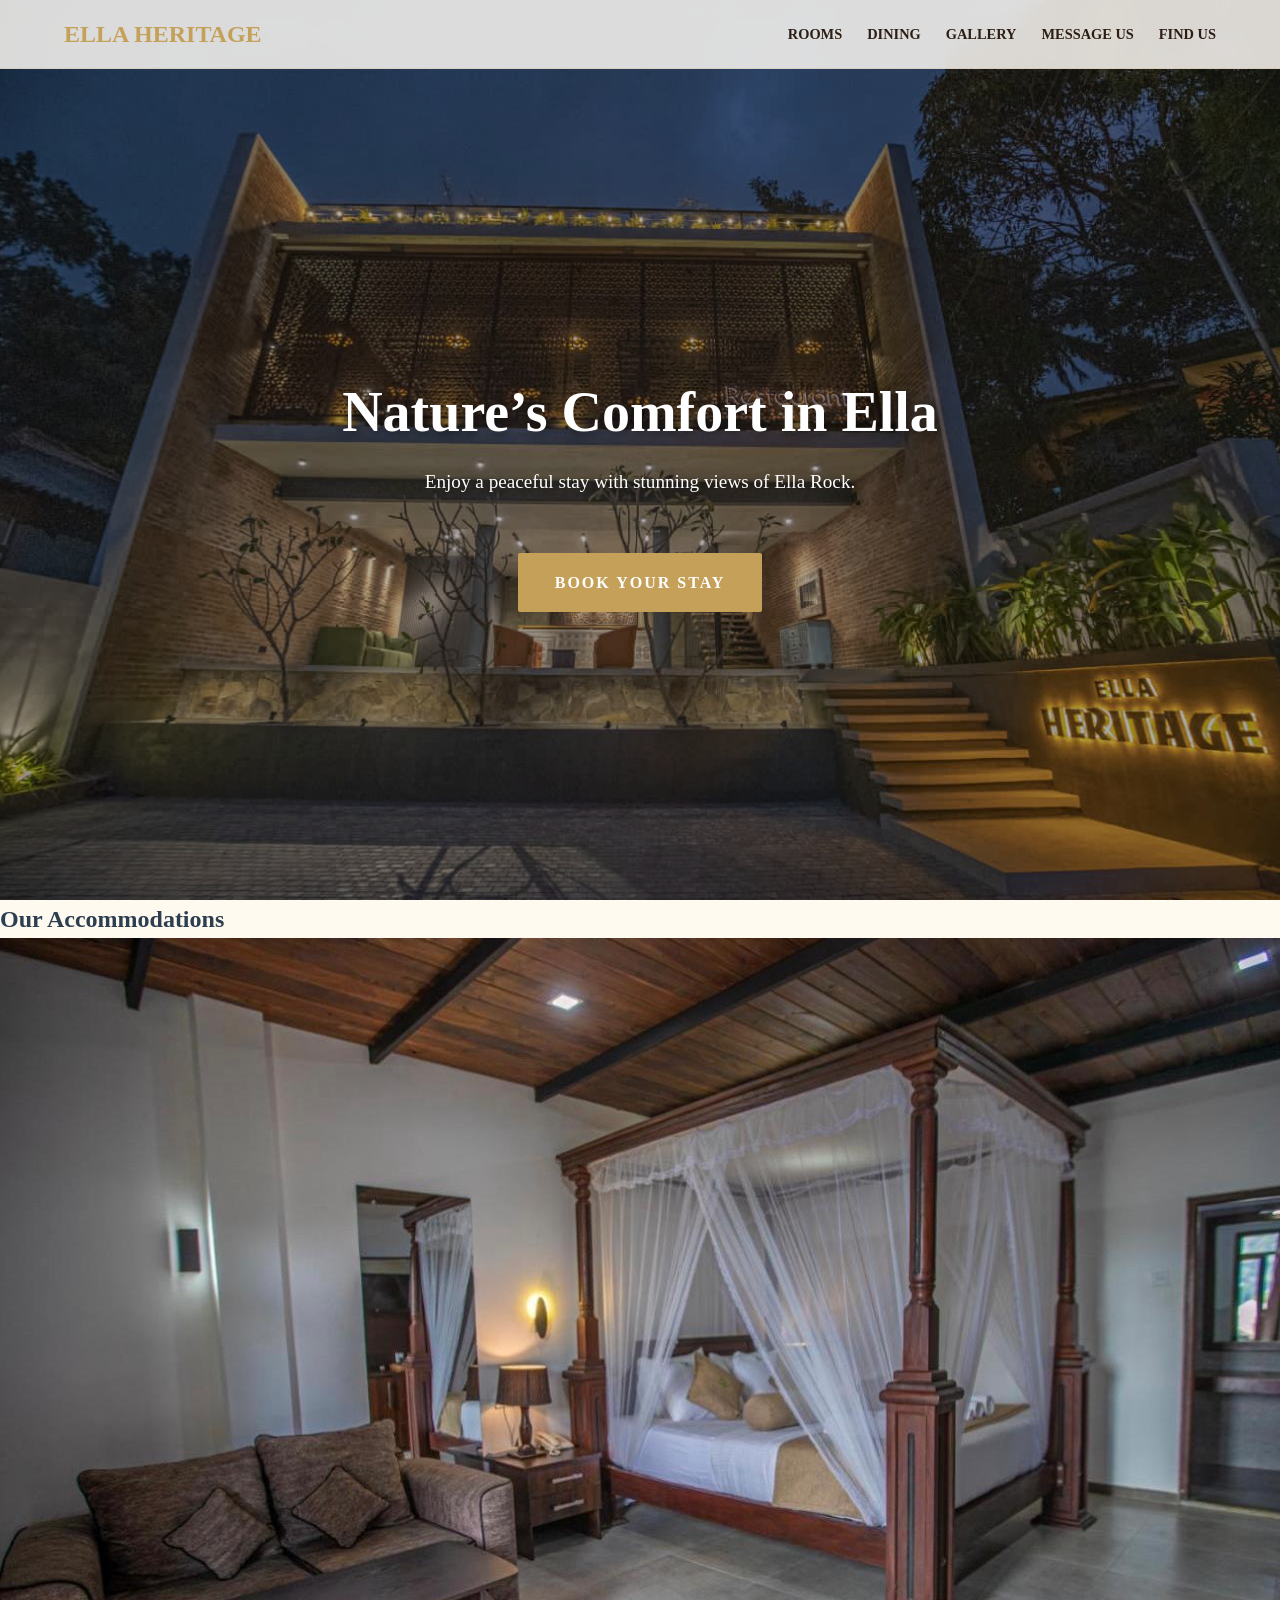
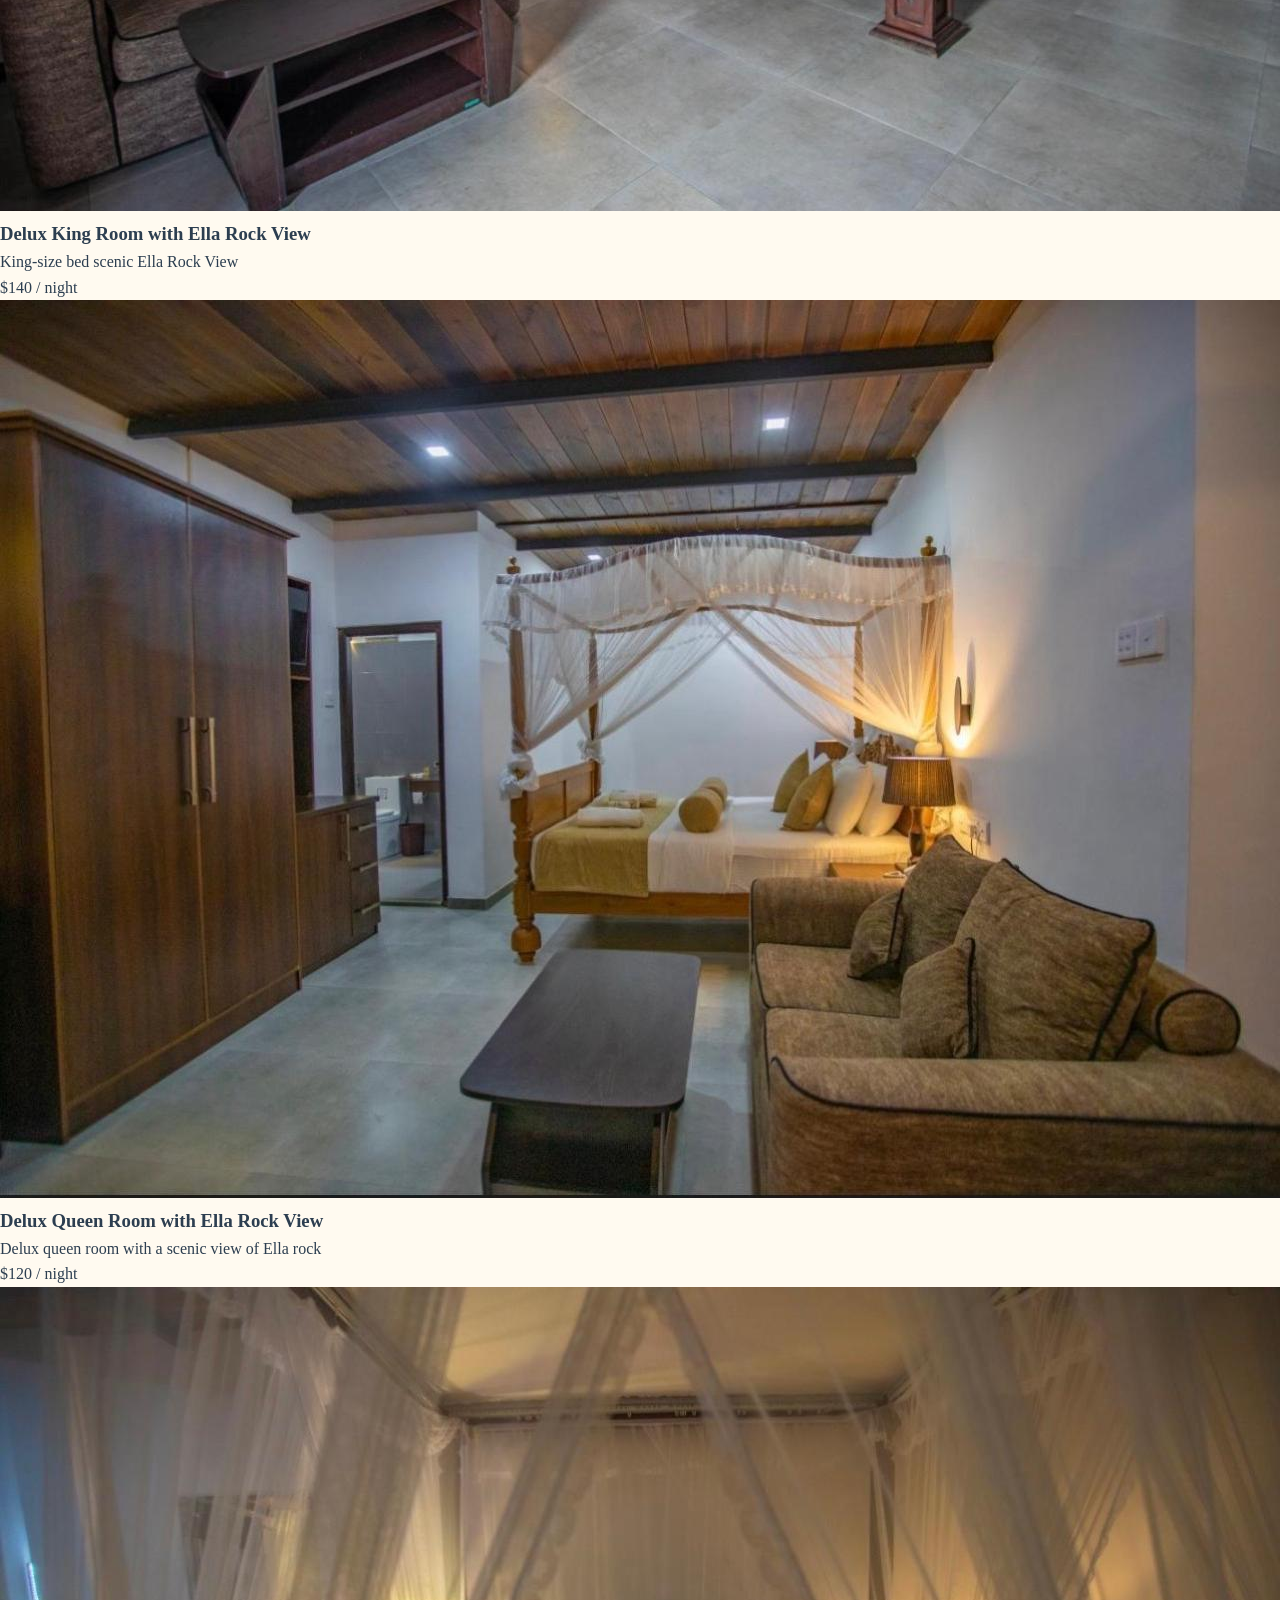
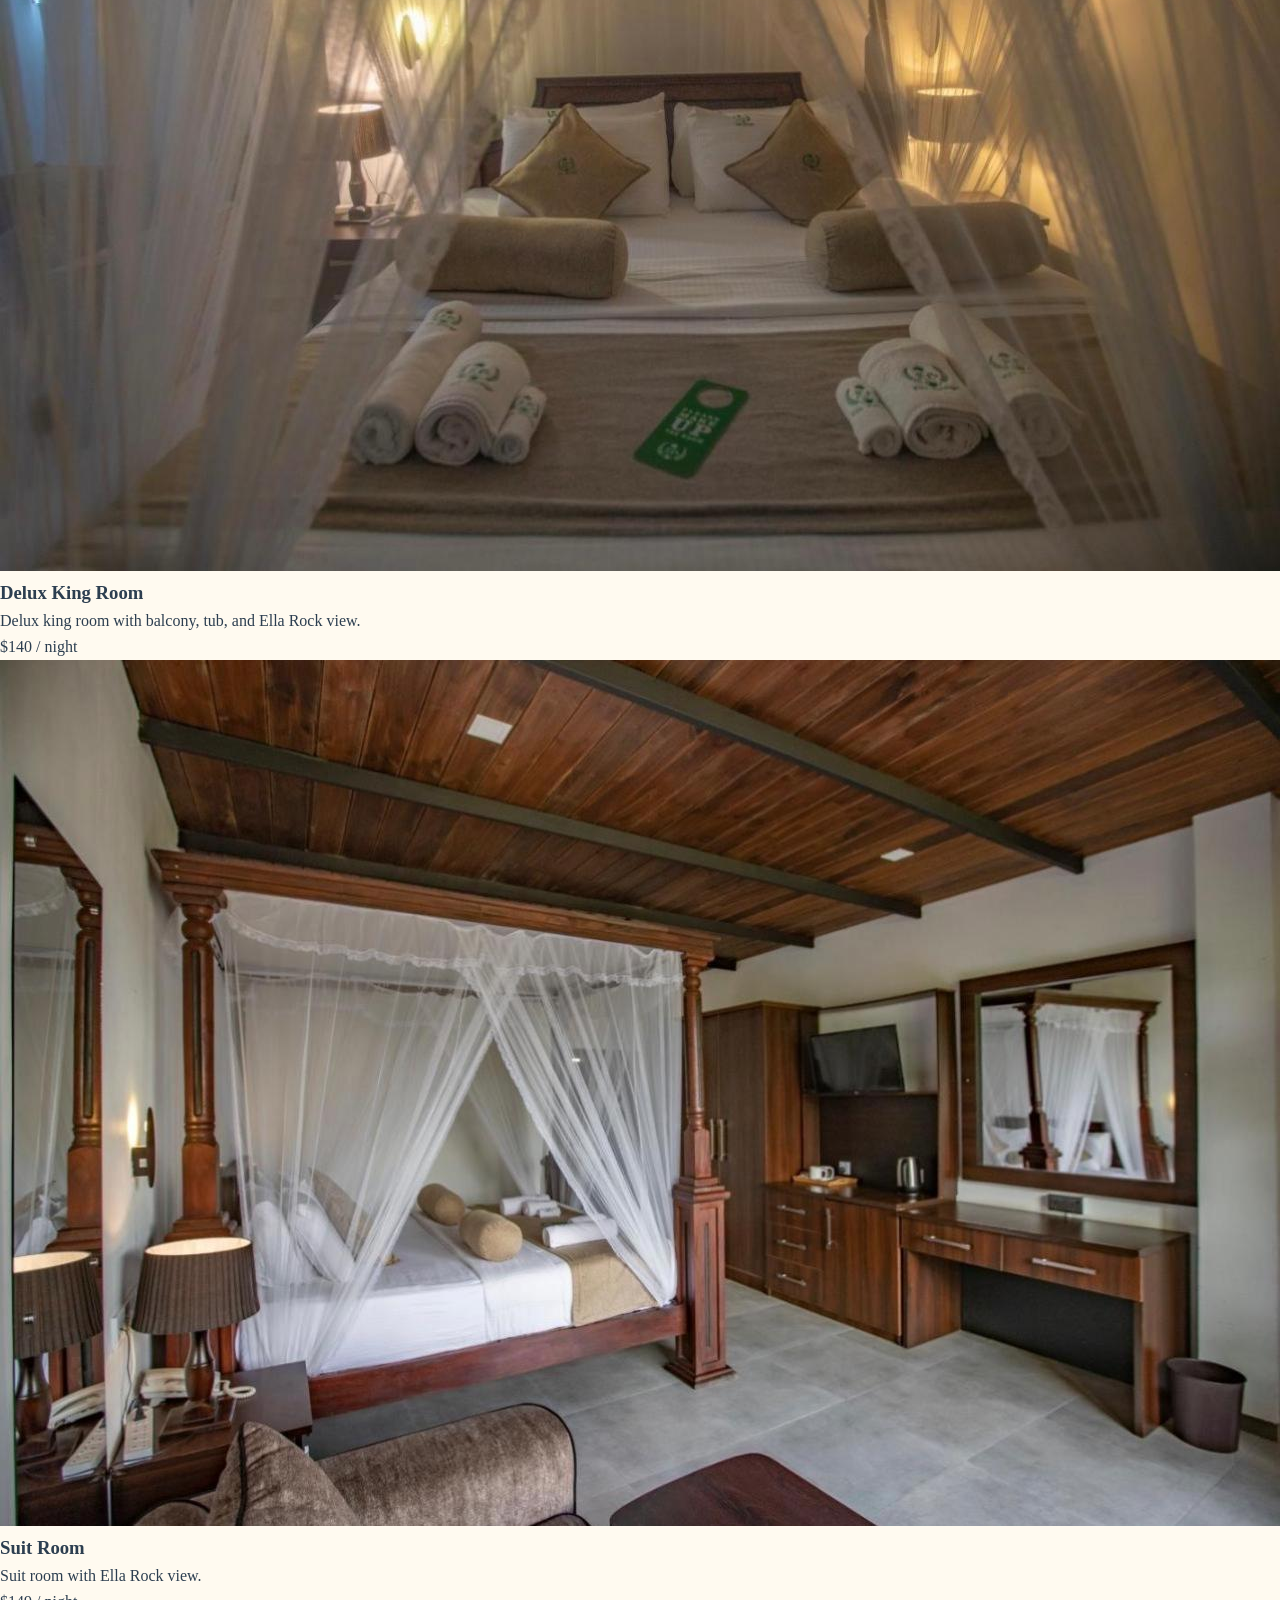
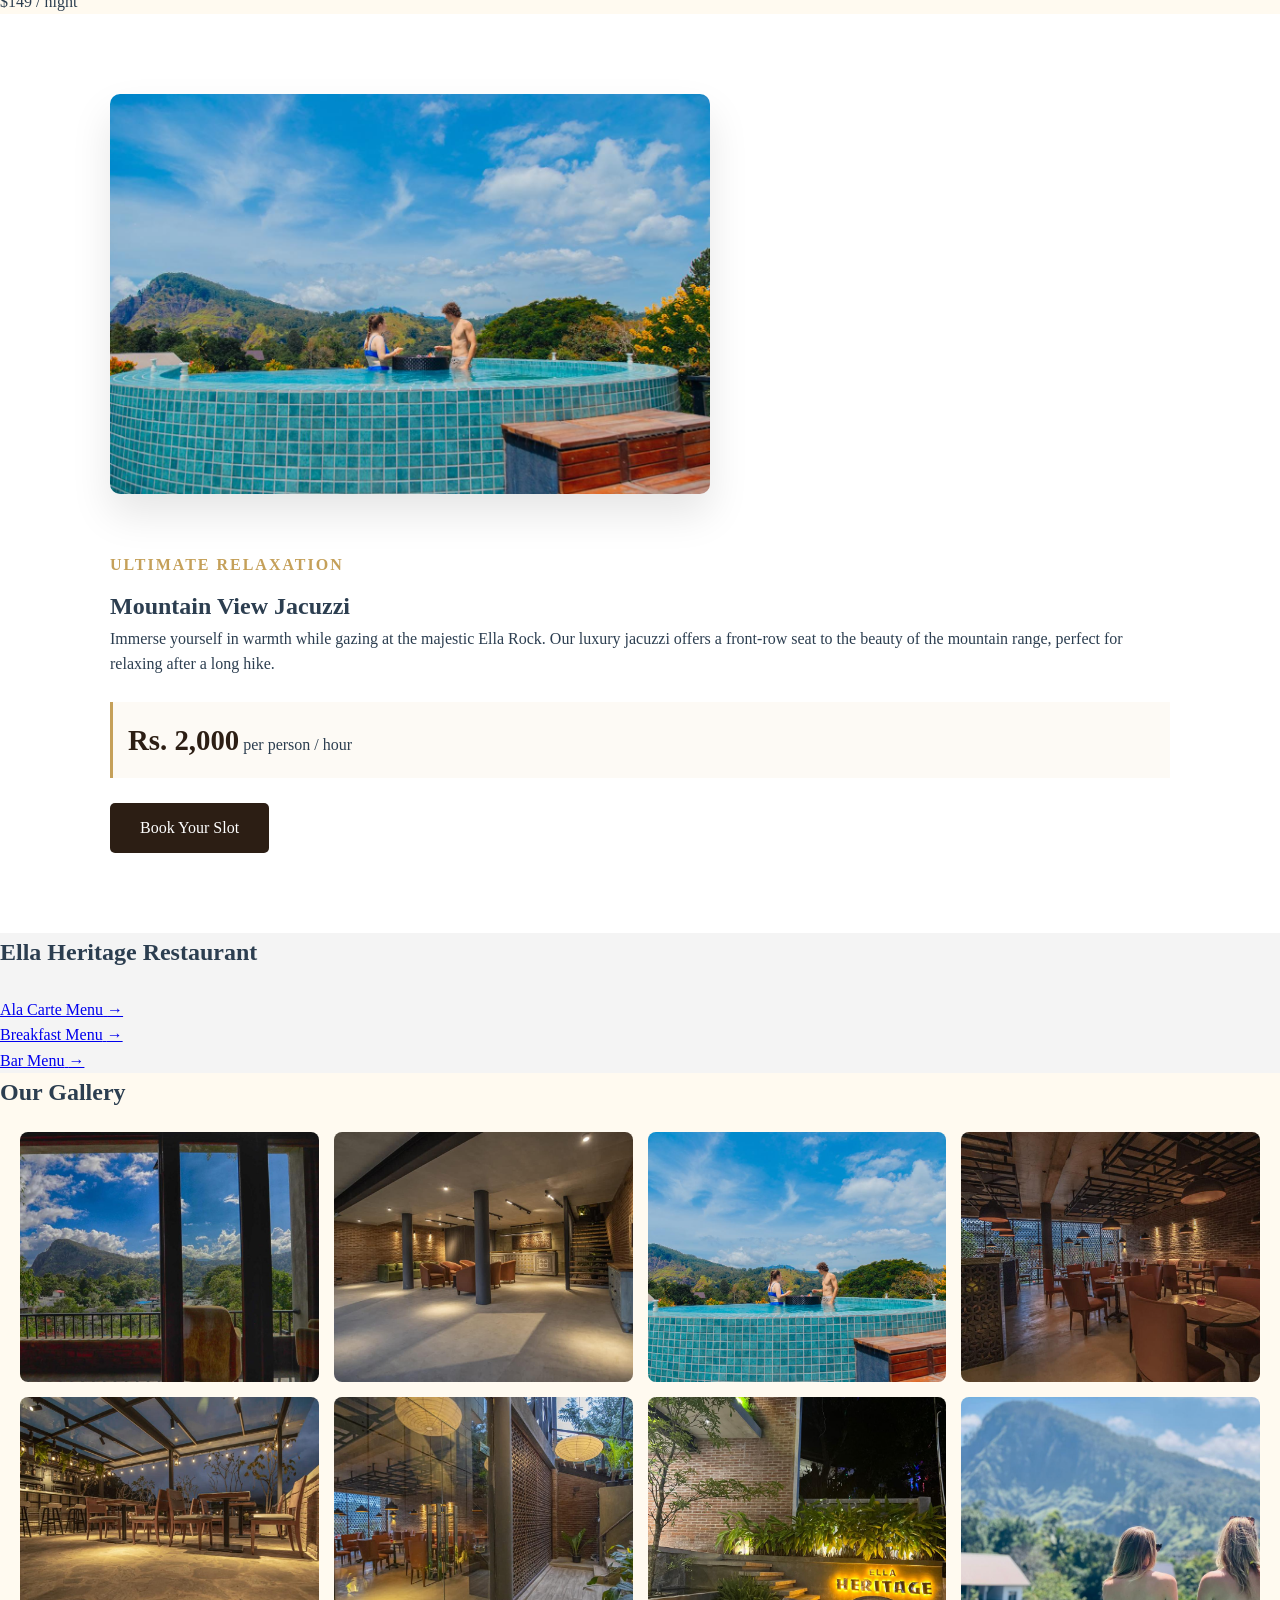
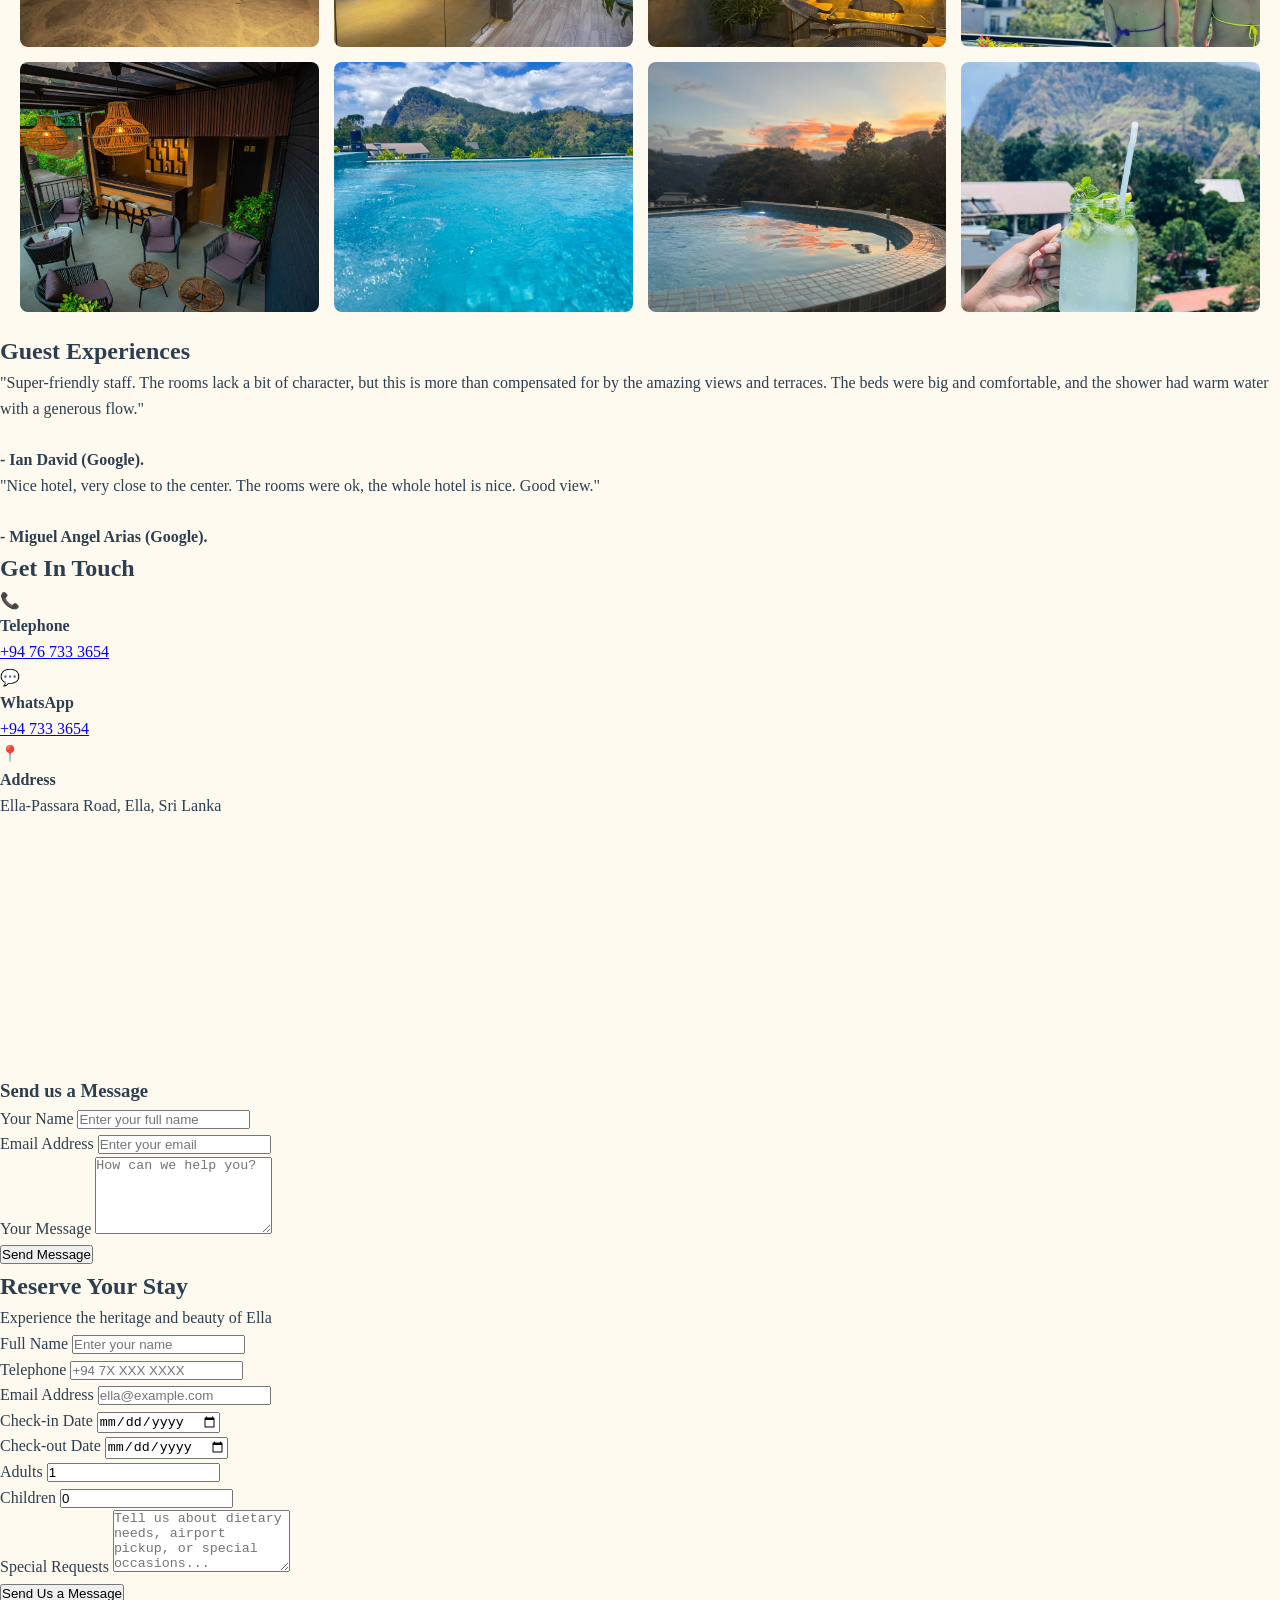
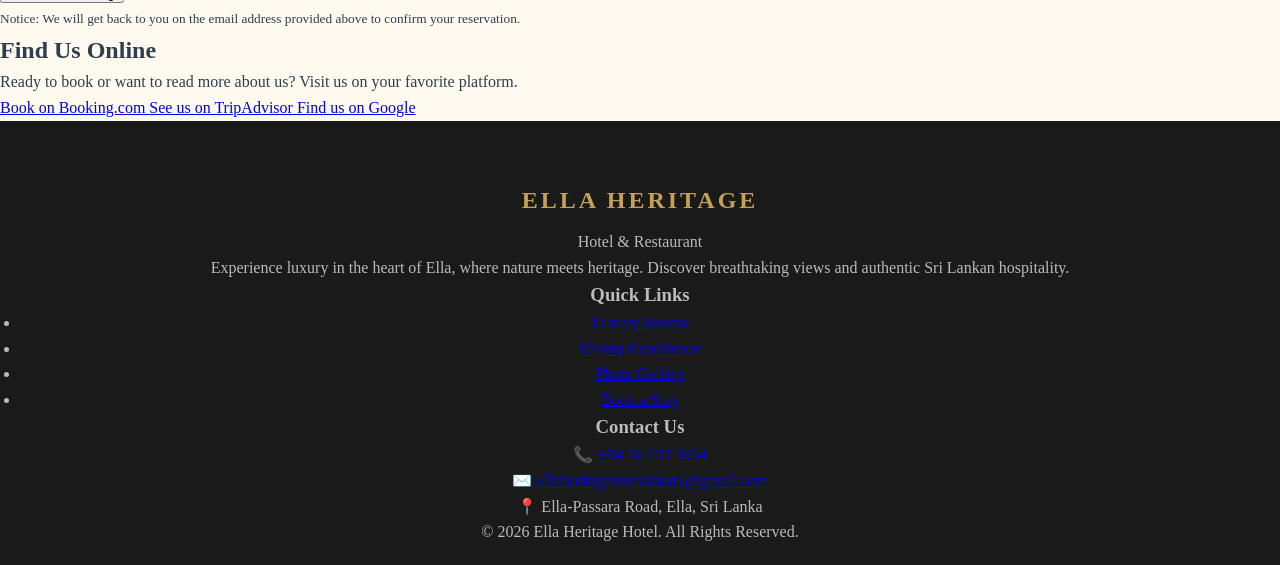
==== commit 49a16d8e: "Update index.html" ====
--- a/index.html
+++ b/index.html
@@ -390,51 +390,74 @@
 
 
 <script>
-// 1. Shrink Header on Scroll
+/**
+ * 1. TOGGLE MENU FUNCTION
+ * This handles opening and closing the mobile menu
+ */
+function toggleMenu() {
+    const navLinks = document.getElementById("nav-links");
+    if (navLinks) {
+        navLinks.classList.toggle("show");
+    }
+}
+
+/**
+ * 2. SHRINK HEADER ON SCROLL
+ * Makes the navigation bar smaller and more solid when scrolling
+ */
 window.onscroll = function() {
     const nav = document.querySelector("nav");
-    if (document.body.scrollTop > 50 || document.documentElement.scrollTop > 50) {
-        nav.style.padding = "10px 5%";
-        nav.style.backgroundColor = "rgba(253, 250, 245, 0.98)"; // Becomes more solid
-    } else {
-        nav.style.padding = "15px 5%";
-        nav.style.backgroundColor = "rgba(253, 250, 245, 0.85)"; // Becomes more transparent
+    if (nav) {
+        if (document.body.scrollTop > 50 || document.documentElement.scrollTop > 50) {
+            nav.style.padding = "10px 5%";
+            nav.style.backgroundColor = "rgba(253, 250, 245, 0.98)";
+        } else {
+            nav.style.padding = "15px 5%";
+            nav.style.backgroundColor = "rgba(253, 250, 245, 0.85)";
+        }
     }
 };
 
-// 2. Smooth Scrolling for all links
+/**
+ * 3. SMOOTH SCROLLING
+ * Makes the page slide gently when clicking menu links
+ */
 document.querySelectorAll('a[href^="#"]').forEach(anchor => {
     anchor.addEventListener('click', function (e) {
-        e.preventDefault();
-        document.querySelector(this.getAttribute('href')).scrollIntoView({
-            behavior: 'smooth'
-        });
+        const targetId = this.getAttribute('href');
+        if (targetId === "#") return;
+        
+        const targetElement = document.querySelector(targetId);
+        if (targetElement) {
+            e.preventDefault();
+            targetElement.scrollIntoView({
+                behavior: 'smooth'
+            });
+            
+            // Auto-close menu on mobile after clicking a link
+            const navLinks = document.getElementById("nav-links");
+            if (navLinks.classList.contains("show")) {
+                navLinks.classList.remove("show");
+            }
+        }
     });
 });
-</script>
-
-
-
-
-
-<script>
-window.addEventListener( "pageshow", function ( event ) {
-  var historyTraversal = event.persisted || 
-                         ( typeof window.performance != "undefined" && 
-                           window.performance.navigation.type === 2 );
-  if ( historyTraversal ) {
-    // Handle page restore.
-    window.location.reload();
-  }
+
+/**
+ * 4. BACK BUTTON FIX (PAGESHOW)
+ * Forces the page to refresh when using the back button to avoid seeing old versions
+ */
+window.addEventListener("pageshow", function (event) {
+    var historyTraversal = event.persisted || 
+                         (typeof window.performance != "undefined" && 
+                          window.performance.navigation.type === 2);
+    if (historyTraversal) {
+        window.location.reload();
+    }
 });
 </script>
 
-
-
-</body>
-</html>
-
-    
-
-
-
+</body> </html>
+
+
+
--- a/style.css
+++ b/style.css
@@ -5,6 +5,13 @@
     padding: 0; 
 }
 
+:root {
+    --deep-cocoa: #2c1e14;
+    --royal-gold: #c5a059;
+    --parchment: #fdfaf5;
+    --ivory-white: #ffffff;
+}
+
 body { 
     font-family: 'Georgia', serif; 
     line-height: 1.6; 
@@ -12,651 +19,248 @@
     background-color: #FFFAF0; 
 }
 
+/* --- NAVIGATION & HEADER --- */
+nav {
+    display: flex;
+    justify-content: space-between;
+    align-items: center;
+    padding: 15px 5%;
+    position: fixed; 
+    top: 0;
+    left: 0;
+    width: 100%; 
+    z-index: 9999; /* Keeps nav above Hero image */
+    background-color: rgba(253, 250, 245, 0.95); 
+    backdrop-filter: blur(8px);
+    border-bottom: 1px solid rgba(197, 160, 89, 0.2);
+}
+
 .logo {
     display: flex;
-    align-items: center; /* This centers the logo and text vertically */
-    gap: 15px;           /* Space between the logo and the name */
+    align-items: center;
+    gap: 15px;
     font-weight: bold;
     font-size: 1.5rem;
-    color: #b8926a;      /* Matching your gold theme */
+    color: var(--royal-gold);
 }
 
 .header-logo {
-    height: 100px;        /* Adjust this to make your logo bigger or smaller */
-    width: auto;         /* Keeps the logo's original proportions */
+    height: 50px;
+    width: auto;
     object-fit: contain;
 }
 
-/* Optional: Make the logo slightly smaller on mobile */
-@media (max-width: 600px) {
-    .header-logo {
-        height: 30px;
-    }
-}
-
-/* Navigation */
-nav {
-    background: #fff;
-    display: flex;
-    justify-content: space-between;
-    align-items: center;
-    padding: 20px 5%;
-    border-bottom: 1px solid #eee;
-    position: sticky;
-    top: 0;
-    z-index: 1000;
-}
-
-
-/* Base Icon Styling */
+/* Menu Links Styling */
+#nav-links {
+    display: flex;
+    list-style: none;
+    gap: 25px;
+}
+
+#nav-links li a {
+    text-decoration: none;
+    color: var(--deep-cocoa);
+    font-weight: bold;
+    text-transform: uppercase;
+    font-size: 0.9rem;
+    transition: 0.3s;
+}
+
+#nav-links li a:hover {
+    color: var(--royal-gold);
+}
+
+/* Menu Icon (Mobile Only) */
 .menu-icon {
-    display: none; /* Hidden on desktop */
+    display: none; /* Hidden on Desktop */
     cursor: pointer;
     flex-direction: column;
     gap: 5px;
+    z-index: 10000;
 }
 
 .bar {
     width: 25px;
     height: 3px;
-    background-color: #c5a059; /* Your gold color */
+    background-color: var(--royal-gold);
     transition: 0.3s;
 }
 
-/* Mobile View (Below 768px) */
+/* --- MOBILE RESPONSIVE NAV --- */
 @media (max-width: 768px) {
     .menu-icon {
         display: flex; /* Show icon on mobile */
     }
 
     #nav-links {
-        display: none; /* Hide links by default */
+        display: none; /* Hidden until toggled */
         flex-direction: column;
         position: absolute;
-        top: 60px;
+        top: 100%;
         left: 0;
         width: 100%;
-        background-color: #ffffff;
+        background-color: var(--parchment);
         padding: 20px 0;
-        box-shadow: 0 5px 10px rgba(0,0,0,0.1);
-        z-index: 1000;
-    }
-
-    /* This class is added by JavaScript */
+        text-align: center;
+        box-shadow: 0 10px 15px rgba(0,0,0,0.1);
+        border-bottom: 2px solid var(--royal-gold);
+    }
+
     #nav-links.show {
         display: flex !important;
     }
-}
-
-/* Desktop View (Above 768px) */
-@media (min-width: 769px) {
-    #nav-links {
-        display: flex !important;
-        list-style: none;
-        gap: 20px;
-    }
-}
-
-
-/* Hide standard menu on mobile and setup icon */
-.menu-icon {
-    display: flex;
-    flex-direction: column;
-    justify-content: space-around;
-    width: 30px;
-    height: 21px;
-    cursor: pointer;
-    z-index: 1001;
-}
-
-.menu-icon span {
-    width: 100%;
-    height: 2px;
-    background-color: var(--royal-gold); /* Using your gold color */
-    transition: 0.3s;
-}
-
-/* Menu styling */
-#nav-links {
-    display: none; /* Hidden by default */
-    flex-direction: column;
-    position: absolute;
-    top: 70px;
-    right: 0;
-    background: rgba(255, 255, 255, 0.98);
-    width: 100%;
-    text-align: center;
-    padding: 20px 0;
-    box-shadow: 0 10px 20px rgba(0,0,0,0.1);
-    border-bottom: 2px solid var(--royal-gold);
-}
-
-/* Show menu when "active" class is added */
-#nav-links.active {
-    display: flex;
-}
-
-#nav-links li {
-    margin: 15px 0;
-}
-
-/* For larger screens: Show the full menu, hide the icon */
-@media (min-width: 769px) {
-    .menu-icon { display: none; }
-    #nav-links {
-        display: flex !important;
-        position: static;
-        flex-direction: row;
-        width: auto;
-        background: transparent;
-        box-shadow: none;
-        border: none;
-    }
-    #nav-links li { margin: 0 15px; }
-}
-.logo { 
-    font-size: 1.5rem; 
-    font-weight: bold; 
-    letter-spacing: 2px; 
-    color: #1a1a1a; 
-}
-
-nav ul { list-style: none; display: flex; }
-nav ul li { margin-left: 20px; }
-nav ul li a { 
-    text-decoration: none; 
-    color: #555; 
-    font-size: 0.9rem; 
-    text-transform: uppercase; 
-}
-
-/* Hero Image */
+
+    #nav-links li {
+        margin: 15px 0;
+    }
+}
+
+/* --- HERO SECTION --- */
 .hero {
-    height: 70vh;
-    background: linear-gradient(rgba(0,0,0,0.3), rgba(0,0,0,0.3)), 
-                url('photo1.jpeg');
+    background-image: linear-gradient(rgba(0,0,0,0.3), rgba(0,0,0,0.3)), url('photo1.jpeg'); 
     background-size: cover;
     background-position: center;
+    background-attachment: fixed;
+    min-height: 100vh;
     display: flex;
     align-items: center;
     justify-content: center;
     color: white;
     text-align: center;
-}
-
-.hero-text h1 { font-size: 3.5rem; margin-bottom: 10px; }
-
-/* Main Content Container */
-.container { max-width: 1100px; margin: auto; padding: 60px 20px; }
-
-h2 { text-align: center; margin-bottom: 40px; font-size: 2rem; font-weight: 300; }
-
-/* Room Details Grid */
-.room-grid {
-    display: grid;
-    /* This creates 4 equal columns */
-    grid-template-columns: repeat(4, 1fr); 
-    gap: 10px;
+    padding-top: 80px;
+}
+
+.hero-text h1 { 
+    font-size: 3.5rem; 
+    text-shadow: 2px 2px 10px rgba(0,0,0,0.5);
+    margin-bottom: 10px; 
+}
+
+.hero-btn {
+    display: inline-block;
+    margin-top: 25px;
+    padding: 15px 35px;
+    background-color: var(--royal-gold);
+    color: #ffffff;
+    text-decoration: none;
+    font-weight: bold;
+    text-transform: uppercase;
+    letter-spacing: 2px;
+    border-radius: 2px;
+    transition: all 0.3s ease;
+    border: 2px solid var(--royal-gold);
+}
+
+.hero-btn:hover {
+    background-color: transparent;
+    color: #ffffff;
+    border-color: #ffffff;
+    transform: translateY(-3px);
+}
+
+/* --- JACUZZI SECTION --- */
+.jacuzzi-section {
+    padding: 80px 0;
+    background-color: #fff;
+}
+
+.jacuzzi-flex {
+    display: flex;
+    align-items: center;
+    gap: 50px;
+    flex-wrap: wrap;
+    max-width: 1100px;
+    margin: 0 auto;
+    padding: 0 20px;
+}
+
+.jacuzzi-image img {
     width: 100%;
-}
-
-.room-card {
-    background: #fff;
-    border: 1px solid #eee;
-    text-align: left;
-}
-
-.room-card img {
-    .room-card img {
-    width: 100%;      /* Keeps the image filling the card width */
-    height: 50px;     /* Change this number (e.g., 120px) to make it even smaller */
-    object-fit: cover; /* This prevents the image from looking stretched */
-}
-}
-
-/* Important: Make sure the container is wide enough to hold 4 rooms */
-.container {
-    max-width: 1000px;
-    margin: 0 auto;
-    padding: 20px;
-}
-
-/* Restaurant Section */
-
-.menu-image-nav {
-    display: flex;
-    gap: 20px;
-    justify-content: center;
-    flex-wrap: wrap;
-    margin-bottom: 50px;
-}
-
-.menu-card {
-    position: relative;
-    width: 300px;
-    height: 200px;
-    background-size: cover;
-    background-position: center;
-    border-radius: 8px;
+    height: 400px;
+    object-fit: cover;
+    border-radius: 10px;
+    box-shadow: 0 20px 40px rgba(0,0,0,0.1);
+}
+
+.sub-title {
+    color: var(--royal-gold);
+    text-transform: uppercase;
+    letter-spacing: 2px;
+    font-weight: bold;
+    display: block;
+    margin-bottom: 10px;
+}
+
+.price-tag {
+    margin: 25px 0;
+    padding: 15px;
+    border-left: 3px solid var(--royal-gold);
+    background: var(--parchment);
+}
+
+.price-amount {
+    font-size: 1.8rem;
+    font-weight: bold;
+    color: var(--deep-cocoa);
+}
+
+.reserve-btn {
+    display: inline-block;
+    padding: 12px 30px;
+    background-color: var(--deep-cocoa);
+    color: #fff;
     text-decoration: none;
-    display: flex;
-    align-items: flex-end; /* Puts text at the bottom */
-    transition: transform 0.3s ease, box-shadow 0.3s ease;
-    overflow: hidden;
-}
-
-.menu-card:hover {
-    transform: translateY(-5px);
-    box-shadow: 0 10px 20px rgba(0,0,0,0.2);
-}
-
-.card-info {
-    width: 100%;
-    padding: 20px;
-    color: white;
-    font-weight: bold;
-    display: flex;
-    justify-content: space-between;
-    align-items: center;
-    background: linear-gradient(transparent, rgba(0,0,0,0.8)); /* Darkens bottom for text readability */
-}
-
-.arrow {
-    font-size: 1.5rem;
-    transition: transform 0.3s ease;
-}
-
-.menu-card:hover .arrow {
-    transform: translateX(10px); /* Arrow moves right on hover */
-}
-
-
-/* Gallery Styles */
+    border-radius: 5px;
+    transition: 0.3s;
+}
+
+.reserve-btn:hover {
+    background-color: var(--royal-gold);
+}
+
+/* --- GALLERY --- */
 .gallery-grid {
     display: grid;
-    grid-template-columns: repeat(auto-fit, minmax(250px, 1fr)); /* Responsive columns */
+    grid-template-columns: repeat(auto-fit, minmax(250px, 1fr));
     gap: 15px;
-    margin-top: 20px;
+    padding: 20px;
 }
 
 .gallery-item {
     overflow: hidden;
     border-radius: 8px;
-    height: 200px; /* Set a fixed height for a uniform look */
+    height: 250px;
 }
 
 .gallery-item img {
     width: 100%;
     height: 100%;
-    object-fit: cover; /* Ensures images don't stretch */
-    transition: transform 0.5s ease;
-    cursor: pointer;
-}
-
-/* Zoom effect when you hover over a photo */
+    object-fit: cover;
+    transition: 0.5s ease;
+}
+
 .gallery-item img:hover {
     transform: scale(1.1);
 }
-/* Reviews Section */
-.review-box { 
-    background: #f9f9f9; 
-    padding: 30px; 
-    margin-bottom: 20px; 
-    font-style: italic; 
-    border-radius: 8px; 
-}
-
-.contact-section {
-    padding: 80px 20px;
-    background-color: #fdfaf5; /* Soft cream background */
-}
-
-.contact-container {
-    max-width: 1100px;
-    margin: 0 auto;
-    display: grid;
-    grid-template-columns: 1fr 1fr;
-    gap: 50px;
-}
-
-.contact-info h2 { color: #1a1a1a; margin-bottom: 30px; }
-
-.info-item {
-    display: flex;
-    gap: 15px;
-    margin-bottom: 25px;
-}
-
-.info-item h4 { margin: 0; color: #b8926a; text-transform: uppercase; font-size: 0.9rem; }
-.info-item p { margin: 5px 0 0; color: #555; }
-.info-item a { color: inherit; text-decoration: none; transition: 0.3s; }
-.info-item a:hover { color: #b8926a; }
-
-.map-container {
-    margin-top: 30px;
-    border: 5px solid white;
-    box-shadow: 0 5px 15px rgba(0,0,0,0.1);
-}
-
-/* Form Styling */
-.contact-form-box {
-    background: white;
-    padding: 40px;
-    border-radius: 8px;
-    box-shadow: 0 10px 30px rgba(0,0,0,0.05);
-}
-
-.form-group { margin-bottom: 20px; }
-.form-group label { display: block; margin-bottom: 8px; font-weight: bold; color: #333; }
-.form-group input, .form-group textarea {
-    width: 100%;
-    padding: 12px;
-    border: 1px solid #ddd;
-    border-radius: 4px;
-    font-family: inherit;
-}
-
-.send-btn {
-    background: #b8926a;
-    color: white;
-    border: none;
-    padding: 15px 30px;
-    text-transform: uppercase;
-    font-weight: bold;
-    cursor: pointer;
-    width: 100%;
-    transition: 0.3s;
-}
-
-.send-btn:hover { background: #1a1a1a; }
-
-/* Mobile Responsive */
-@media (max-width: 768px) {
-    .contact-container { grid-template-columns: 1fr; }
-}
-
-.booking-section {
-    padding: 80px 20px;
-    background-color: #ffffff;
-}
-
-.booking-container {
-    max-width: 800px;
-    margin: 0 auto;
-}
-
-.booking-header {
-    text-align: center;
-    margin-bottom: 40px;
-}
-
-.booking-header h2 {
-    font-size: 2.2rem;
-    color: #1a1a1a;
-    text-transform: uppercase;
-    letter-spacing: 2px;
-}
-
-.booking-form-wrapper {
-    background: #fffdf9;
-    padding: 40px;
-    border: 1px solid #f1e5d5;
-    border-radius: 8px;
-    box-shadow: 0 15px 40px rgba(0,0,0,0.05);
-}
-
-.form-row {
-    display: flex;
-    gap: 20px;
-}
-
-.form-row .form-group {
-    flex: 1;
-}
-
-.booking-btn {
-    background: #b8926a; /* Your signature gold */
-    color: white;
-    border: none;
-    padding: 18px;
-    width: 100%;
-    font-size: 1rem;
-    font-weight: bold;
-    text-transform: uppercase;
-    cursor: pointer;
-    transition: 0.3s ease;
-    border-radius: 4px;
-}
-
-.booking-btn:hover {
-    background: #1a1a1a;
-}
-
-.form-notice {
-    text-align: center;
-    margin-top: 20px;
-    color: #777;
-    font-style: italic;
-}
-
-/* Responsive adjustment for mobile */
-@media (max-width: 600px) {
-    .form-row {
-        flex-direction: column;
-        gap: 0;
-    }
-}
-
-/* Booking Form */
-.booking-form { background: #1a1a1a; color: white; padding: 40px; border-radius: 8px; }
-.booking-form h2 { color: white; border: none; }
-.booking-form input, .booking-form select { 
-    width: 100%; 
-    padding: 12px; 
-    margin: 10px 0; 
-    border: none; 
-    border-radius: 4px; 
-}
-
-.btn { 
-    background: #b8926a; 
-    color: white; 
-    border: none; 
-    padding: 15px 30px; 
-    cursor: pointer; 
-    width: 100%; 
-    font-size: 1rem; 
-    margin-top: 10px;
-    transition: background 0.3s;
-}
-
-.btn:hover { background: #a67f56; }
-
-footer { text-align: center; padding: 40px; background: #eee; margin-top: 50px; font-size: 0.8rem; }
-
-
-
-
-
-/* Booking Section */
-.booking-links {
-    background: #fdfdfd;
-    padding: 80px 20px;
-    text-align: center;
-}
-
-.button-container {
-    display: flex;
-    justify-content: center;
-    gap: 20px;
-    flex-wrap: wrap;
-    margin-top: 30px;
-}
-
-.external-btn {
-    padding: 15px 30px;
-    text-decoration: none;
-    color: white;
-    font-weight: bold;
-    border-radius: 5px;
-    font-size: 1rem;
-    transition: transform 0.2s, opacity 0.2s;
-    min-width: 200px;
-    display: inline-block;
-}
-
-.external-btn:hover { transform: translateY(-3px); opacity: 0.9; }
-
-/* Brand Colors */
-.btn-booking { background-color: #003580; } /* Booking.com Blue */
-.btn-tripadvisor { background-color: #34e0a1; color: #000; } /* TripAdvisor Green */
-.btn-google { background-color: #4285F4; } /* Google Blue */
-
-/* Section Headers */
-h2 { text-align: center; margin-bottom: 40px; font-size: 2rem; font-weight: 300; }
-
-/* Grid and Cards (From previous steps) */
-.container { max-width: 1100px; margin: auto; padding: 60px 20px; }
-.room-grid { display: grid; grid-template-columns: repeat(auto-fit, minmax(300px, 1fr)); gap: 30px; }
-.room-card { border: 1px solid #eee; overflow: hidden; background: #fff; }
-.room-card img { width: 100%; height: 250px; object-fit: cover; }
-.room-info { padding: 20px; }
-.price { color: #b8926a; font-weight: bold; }
-
-
+
+/* --- FOOTER --- */
 .main-footer {
     background-color: #1a1a1a;
-    color: #e0e0e0;
-    padding: 80px 0 20px 0;
-    font-family: 'Segoe UI', Tahoma, Geneva, Verdana, sans-serif;
-}
-
-.footer-content {
-    max-width: 1200px;
-    margin: 0 auto;
-    display: flex;
-    flex-wrap: wrap;
-    justify-content: space-between;
-    padding: 0 30px;
-}
-
-.footer-section {
-    flex: 1;
-    min-width: 250px;
-    margin-bottom: 30px;
-}
-
-/* Brand Section Styling */
+    color: #bbb;
+    padding: 60px 20px 20px;
+    text-align: center;
+}
+
 .footer-logo {
-    color: #b8926a; /* Gold color */
+    color: var(--royal-gold);
     letter-spacing: 3px;
-    margin: 0;
-}
-
-.tagline {
-    font-style: italic;
-    color: #b8926a;
-    margin-bottom: 20px;
-    font-size: 0.9rem;
-}
-
-.description {
-    font-size: 0.95rem;
-    line-height: 1.6;
-    color: #bbb;
-}
-
-/* Links & Headings */
-.footer-section h3 {
-    color: #ffffff;
-    font-size: 1.2rem;
-    margin-bottom: 25px;
-    position: relative;
-}
-
-.footer-section h3::after {
-    content: '';
-    width: 40px;
-    height: 2px;
-    background: #b8926a;
-    position: absolute;
-    bottom: -8px;
-    left: 0;
-}
-
-.footer-section ul {
-    list-style: none;
-    padding: 0;
-}
-
-.footer-section ul li {
-    margin-bottom: 12px;
-}
-
-.footer-section ul li a {
-    color: #bbb;
-    text-decoration: none;
-    transition: color 0.3s;
-}
-
-.footer-section ul li a:hover {
-    color: #b8926a;
-}
-
-/* Contact Items */
-.contact-item {
-    display: flex;
-    align-items: center;
-    margin-bottom: 15px;
-    gap: 12px;
-}
-
-.contact-item a {
-    color: #bbb;
-    text-decoration: none;
-}
-
-.contact-item .icon {
-    color: #b8926a;
-}
-
-/* Copyright Bar */
-.footer-bottom {
-    text-align: center;
-    border-top: 1px solid #333;
-    margin-top: 50px;
-    padding-top: 25px;
-    font-size: 0.85rem;
-    color: #777;
-}
-
-/* Responsive Fix */
+    margin-bottom: 10px;
+}
+
+/* --- RESPONSIVE FIXES --- */
 @media (max-width: 768px) {
-    .footer-content {
-        flex-direction: column;
-        text-align: center;
-    }
-    .footer-section h3::after {
-        left: 50%;
-        transform: translateX(-50%);
-    }
-    .contact-item {
-        justify-content: center;
-    }
-}
-
-
-
-
-
-
-
-:root {
-    --deep-cocoa: #2c1e14;       /* Rich wood tone */
-    --royal-gold: #c5a059;       /* Metallic gold */
-    --parchment: #fcf9f2;        /* Elegant off-white */
-    --ivory-white: #ffffff;      
-    --soft-shadow: 0 10px 30px rgba(44, 30, 20, 0.08);
-    --gold-gradient: linear-gradient(135deg, #c5a059 0%, #ecd08d 100%);
-}
-
+    .hero-text h1 { font-size: 2.5rem; }
+    .jacuzzi-flex { flex-direction: column; text-align: center; }
+    .price-tag { border-left: none; border-top: 3px solid var(--royal-gold); }
+}
+
